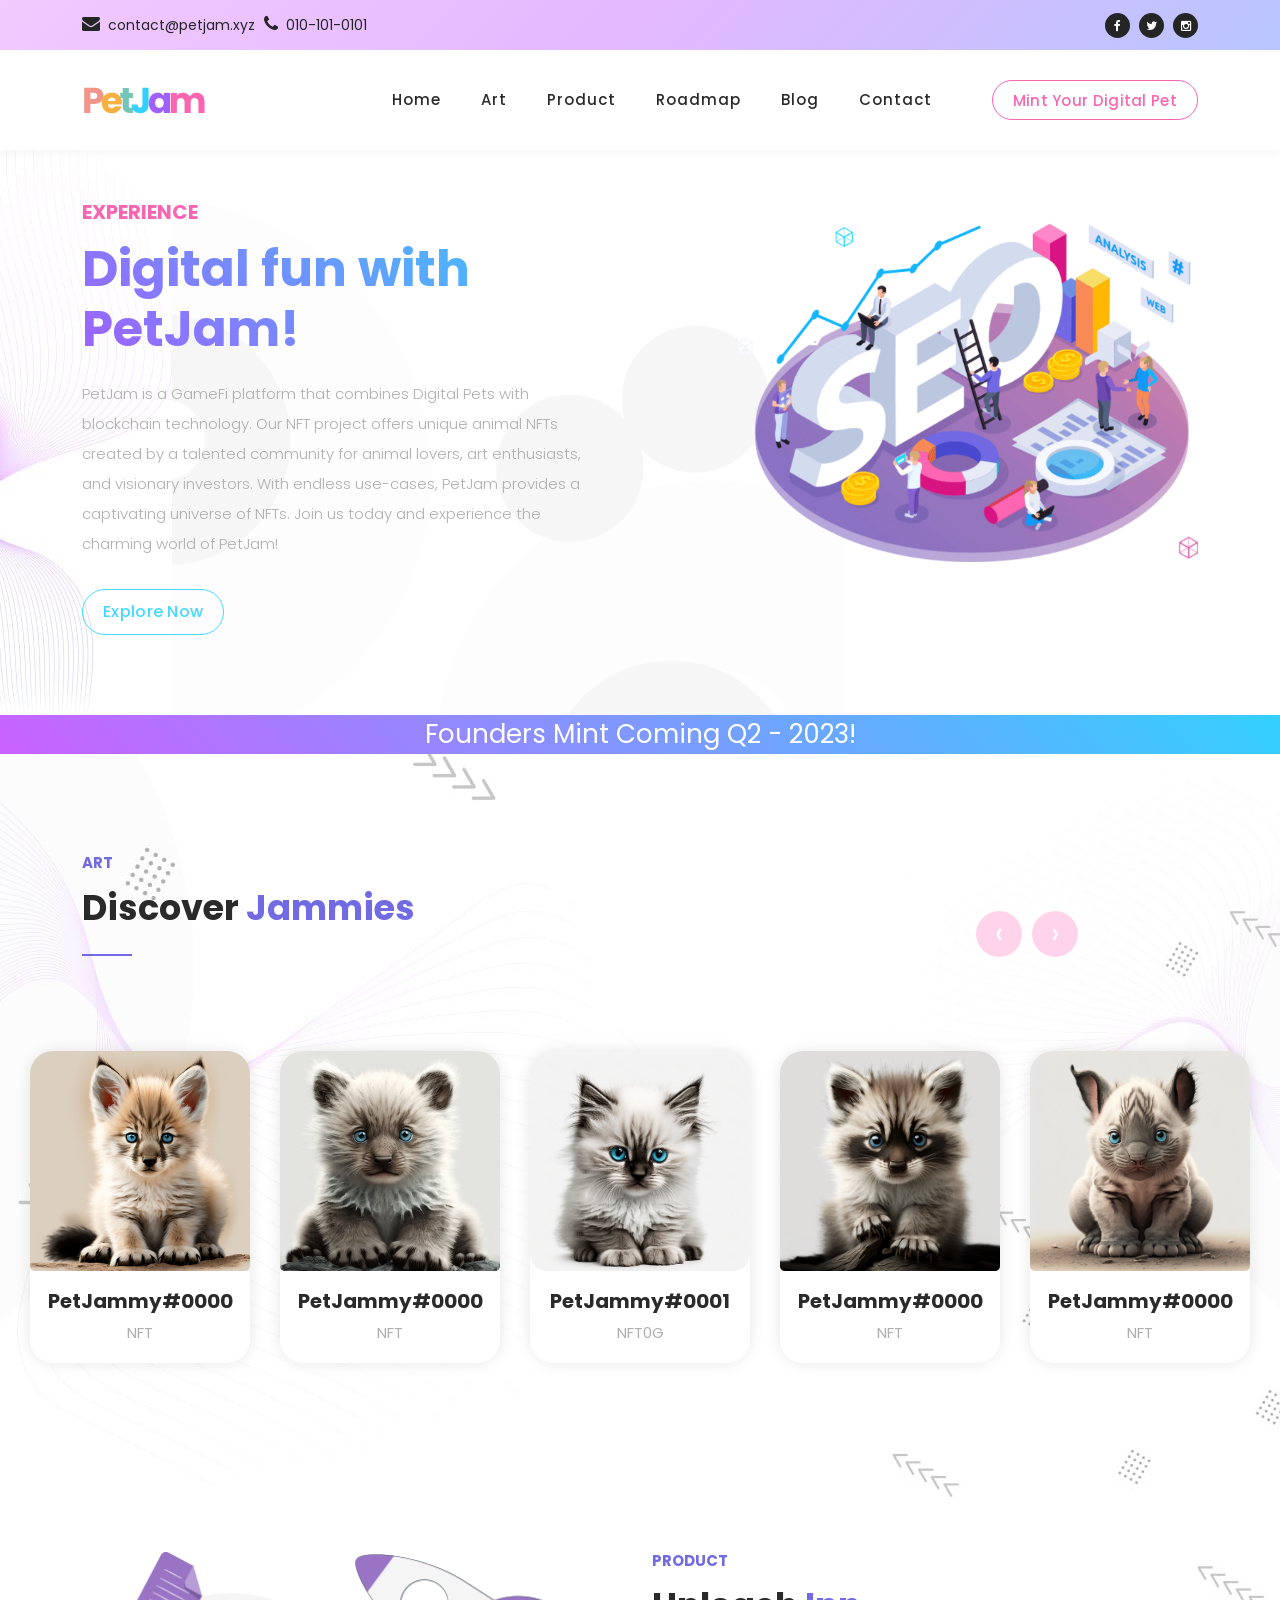
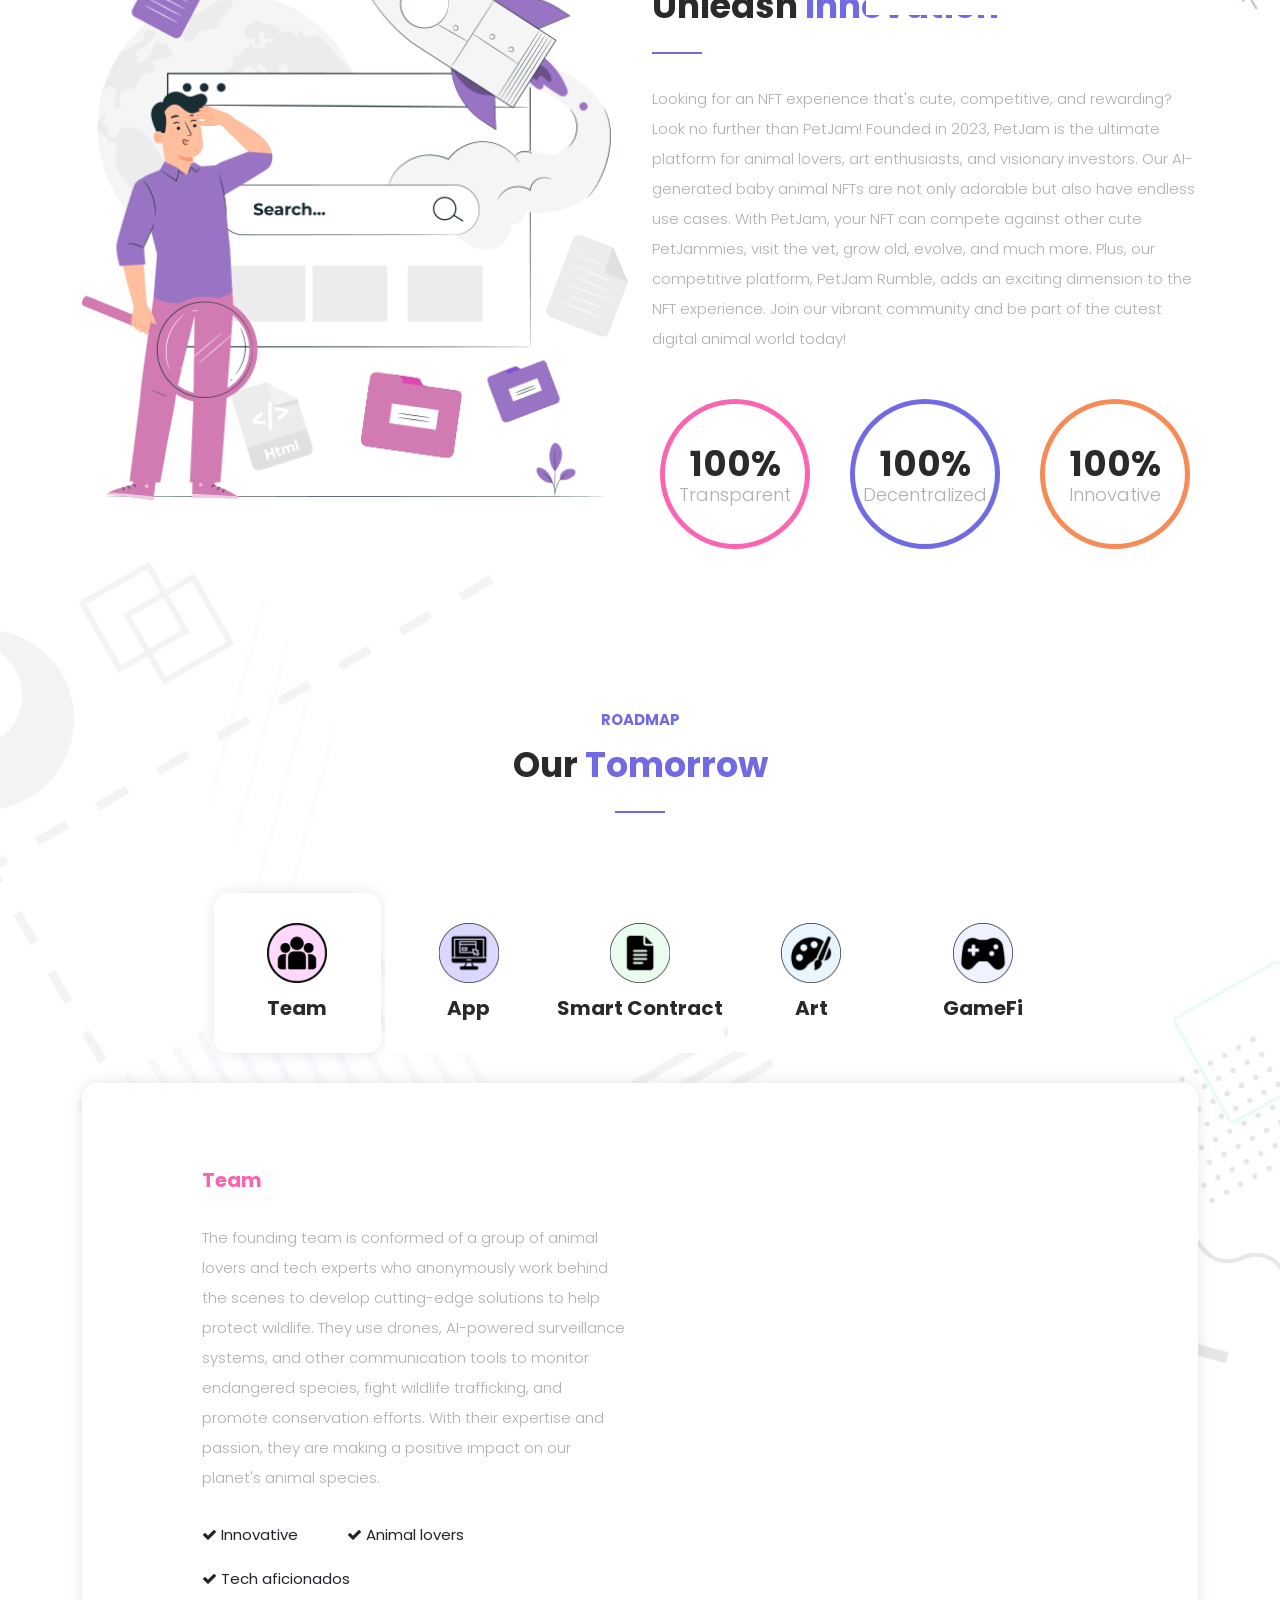
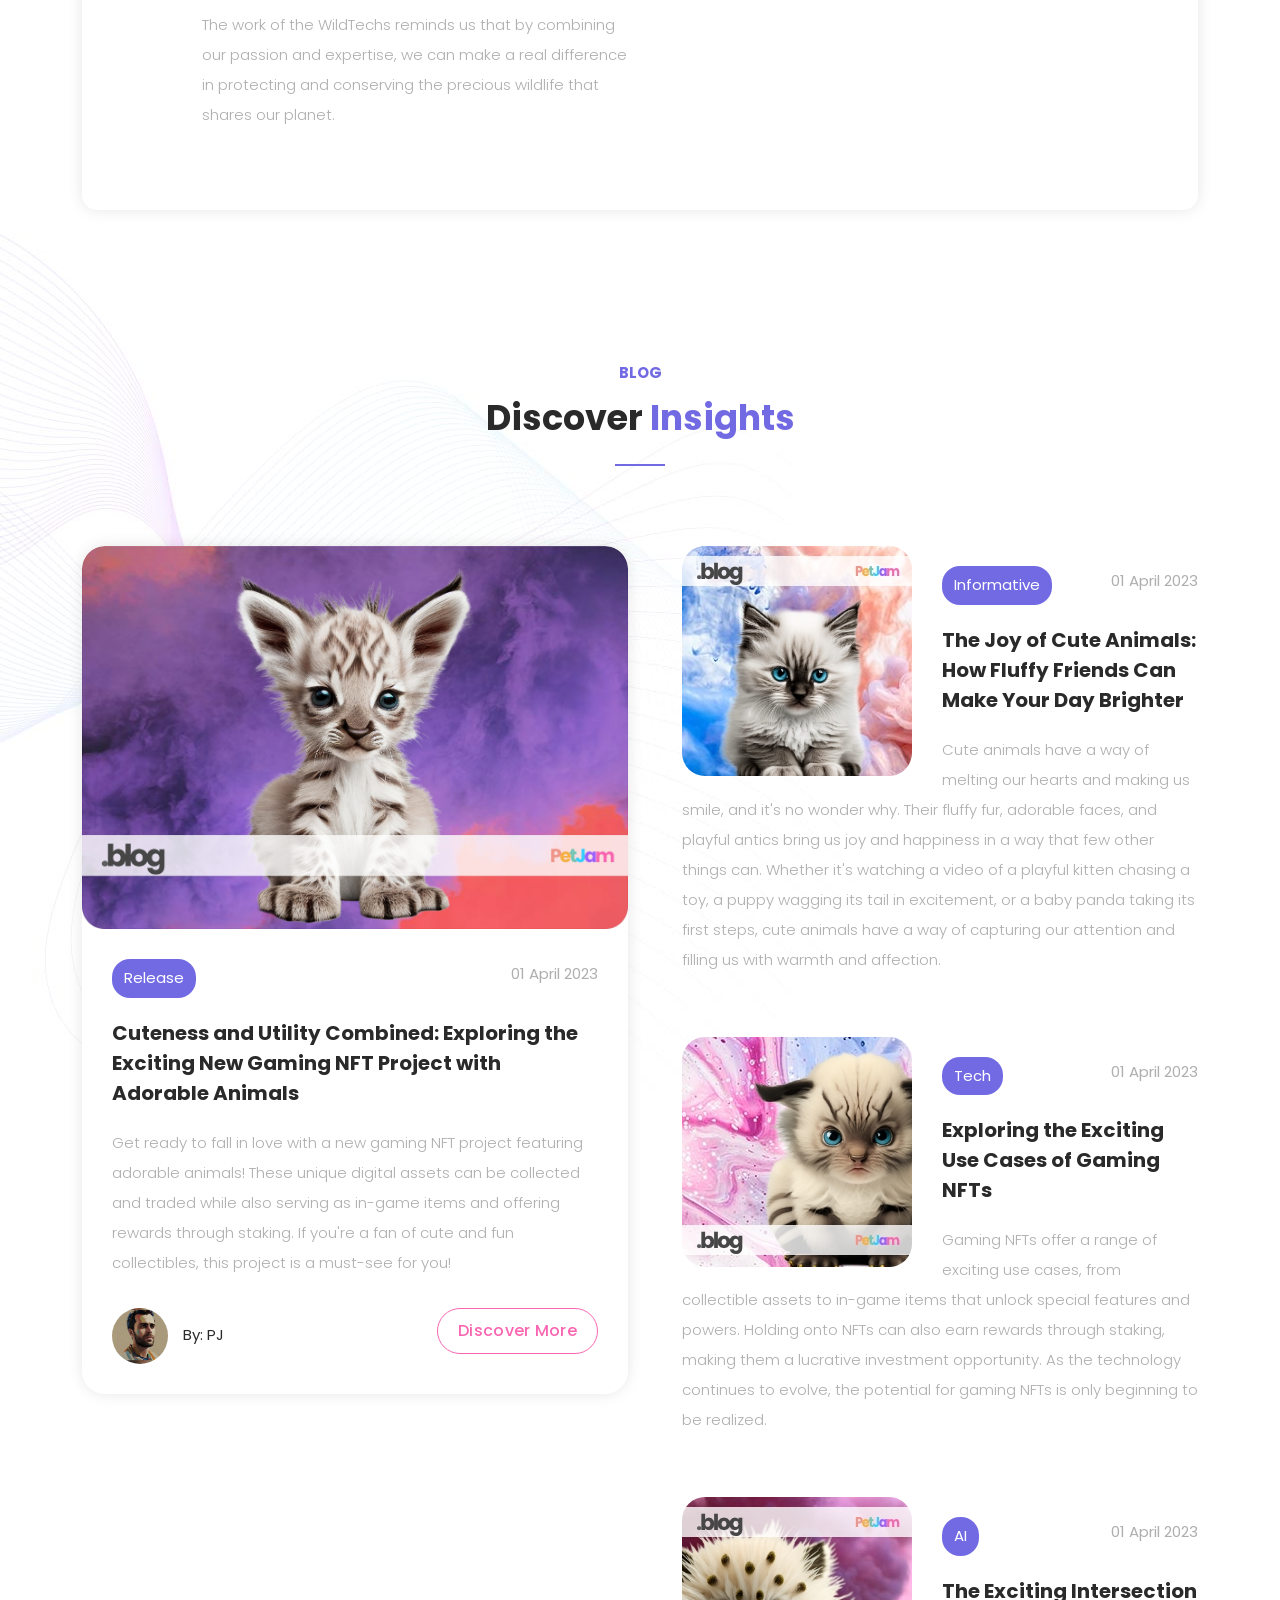
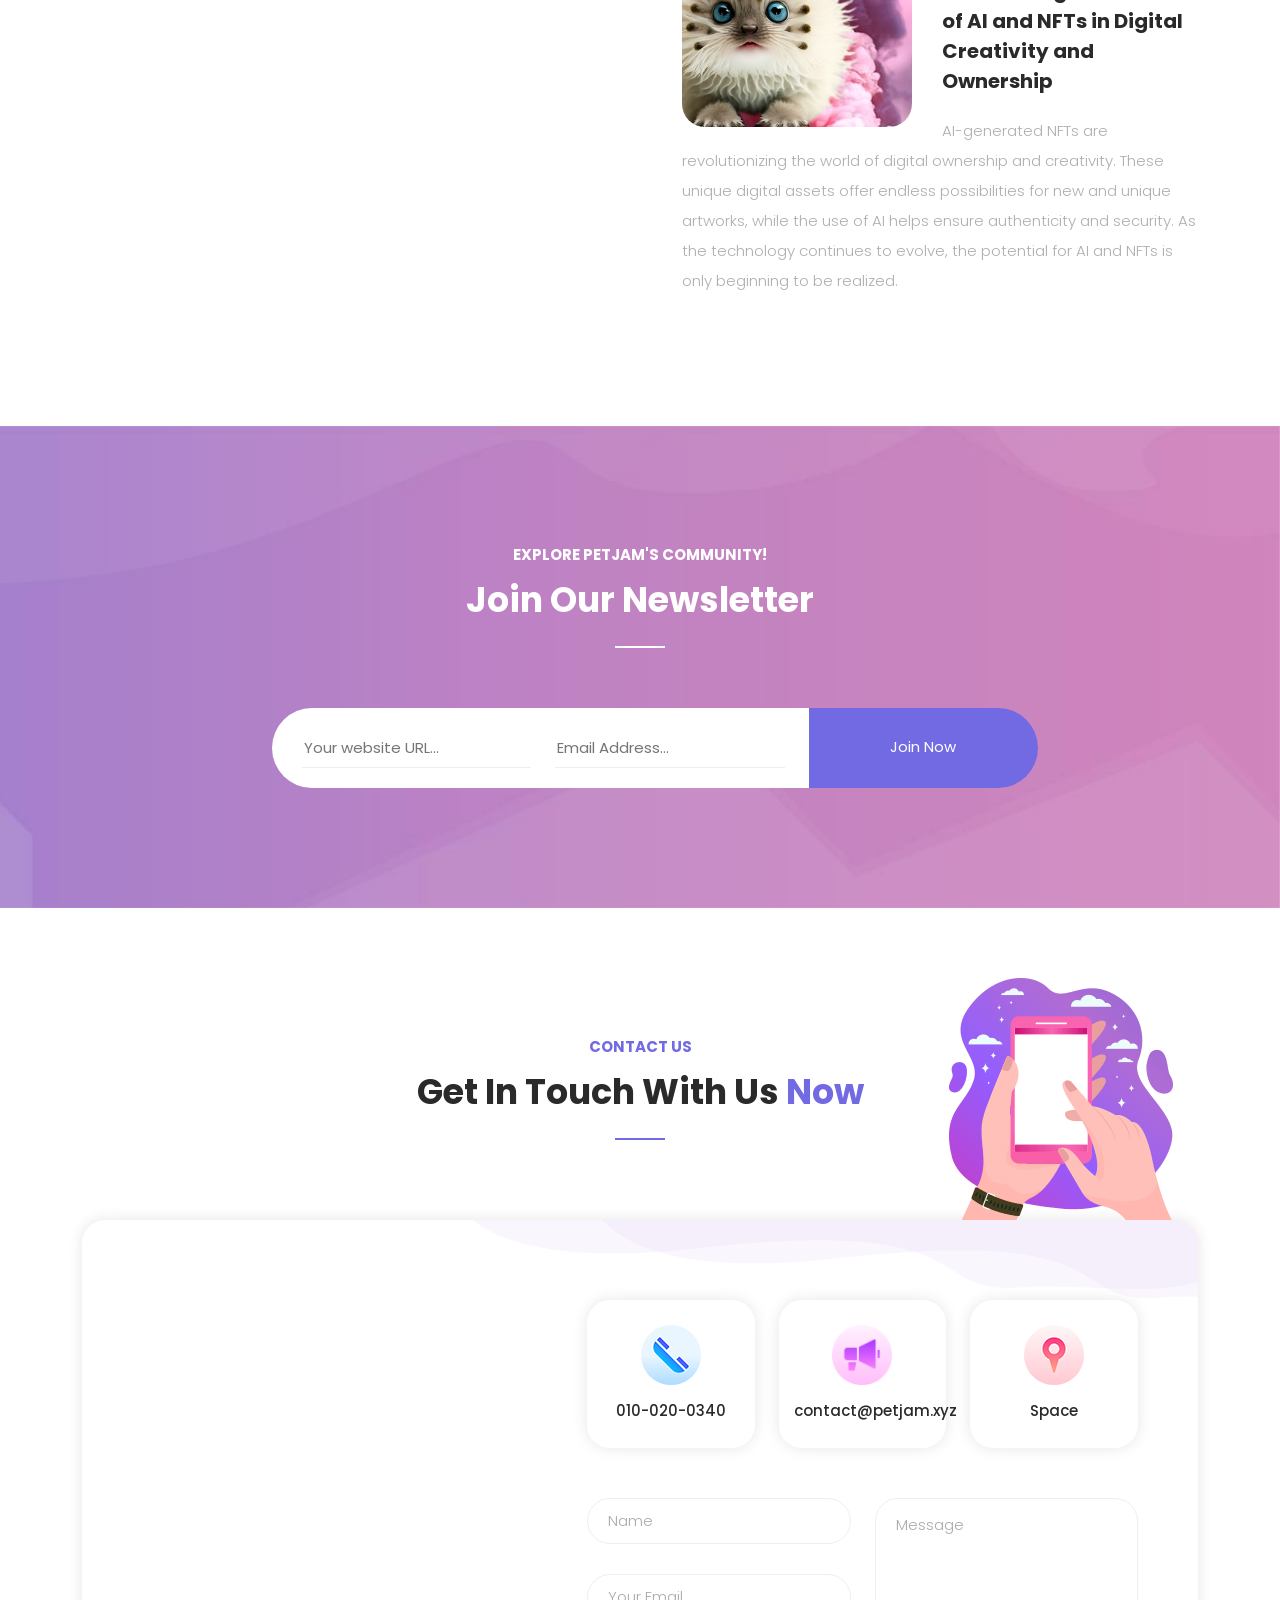
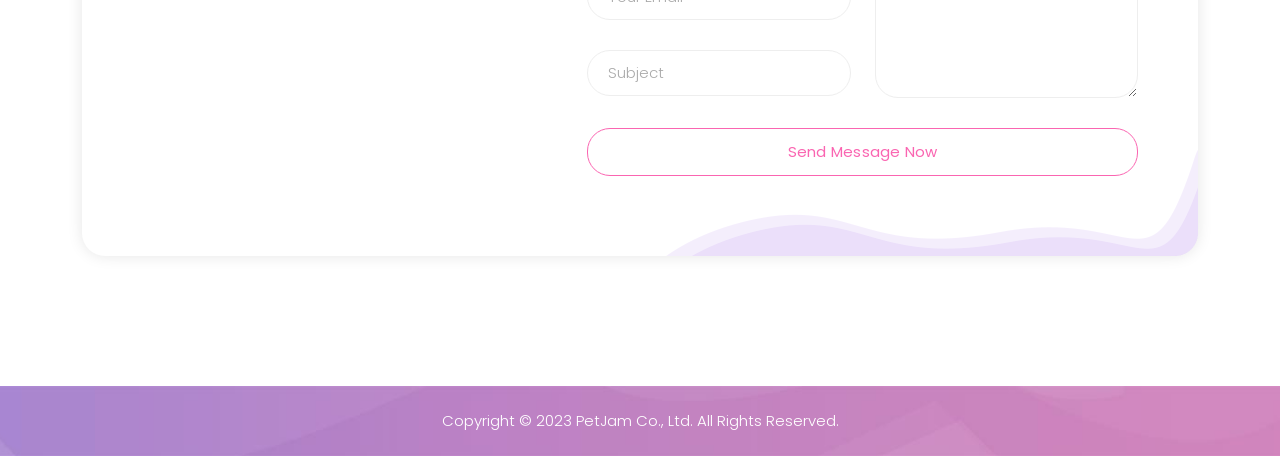
==== index.html @ 8b15af22 "Add files via upload" ====
<!DOCTYPE html>
<html lang="en">

  <head>

    <meta charset="UTF-8">
    <meta name="viewport" content="width=device-width, initial-scale=1, shrink-to-fit=no">
    <meta name="description" content="">
    <meta name="author" content="">
    <link rel="preconnect" href="https://fonts.googleapis.com">
    <link rel="preconnect" href="https://fonts.gstatic.com" crossorigin>
    <link href="https://fonts.googleapis.com/css2?family=Poppins:wght@100;200;300;400;500;600;700;800;900&display=swap" rel="stylesheet">

    <title>PetJam World: Digital fun with PetJam!</title>

    <!-- Bootstrap core CSS -->
    <link href="vendor/bootstrap/css/bootstrap.min.css" rel="stylesheet">


    <!-- Additional CSS Files -->
    <link rel="stylesheet" href="assets/css/fontawesome.css">
    <link rel="stylesheet" href="assets/css/templatemo-digimedia-v1.css">
    <link rel="stylesheet" href="assets/css/animated.css">
    <link rel="stylesheet" href="assets/css/owl.css">
  </head>

<body>

  <!-- ***** Preloader Start ***** -->
  <div id="js-preloader" class="js-preloader">
    <div class="preloader-inner">
      <span class="dot"></span>
      <div class="dots">
        <span></span>
        <span></span>
        <span></span>
      </div>
    </div>
  </div>
  <!-- ***** Preloader End ***** -->

  <div class="pre-header">
    <div class="container">
      <div class="row">
        <div class="col-lg-8 col-sm-8 col-7">
          <ul class="info">
            <li><a href=""><i class="fa fa-envelope"></i>contact@petjam.xyz</a></li>
            <li><a href=""><i class="fa fa-phone"></i>010-101-0101</a></li>
          </ul>
        </div>
        <div class="col-lg-4 col-sm-4 col-5">
          <ul class="social-media">
            <li><a href="#"><i class="fa fa-facebook"></i></a></li>
            <li><a href="#"><i class="fa fa-twitter"></i></a></li>
            <li><a href="#"><i class="fa fa-instagram"></i></a></li>
          </ul>
        </div>
      </div>
    </div>
  </div>

  <!-- Pre-header Starts -->

  <!-- Pre-header End -->

  <!-- ***** Header Area Start ***** -->
  <header class="header-area header-sticky wow slideInDown" data-wow-duration="0.75s" data-wow-delay="0s">
    <div class="container">
      <div class="row">
        <div class="col-12">
          <nav class="main-nav">
            <!-- ***** Logo Start ***** -->
            <a href="index.html" class="logo">
              <img src="assets/images/logo-v1.png" alt="">
            </a>
            <!-- ***** Logo End ***** -->
            <!-- ***** Menu Start ***** -->
            <ul class="nav">
              <li class="scroll-to-section"><a href="#top" class="active">Home</a></li>
              <li class="scroll-to-section"><a href="#portfolio">Art</a></li>
              <li class="scroll-to-section"><a href="#about">Product</a></li>
              <li class="scroll-to-section"><a href="#services">Roadmap</a></li>
              <li class="scroll-to-section"><a href="#blog">Blog</a></li>
              <li class="scroll-to-section"><a href="#contact">Contact</a></li> 
              <li class="scroll-to-section"><div class="border-first-button"><a href="#portfolio">Mint your Digital Pet</a></div></li> 
            </ul>        
            <a class='menu-trigger'>
                <span>Menu</span>
            </a>
            <!-- ***** Menu End ***** -->
          </nav>
        </div>
      </div>
    </div>
  </header>
  <!-- ***** Header Area End ***** -->


  <div class="main-banner wow fadeIn" id="top" data-wow-duration="1s" data-wow-delay="0.5s">
    <div class="container">
      <div class="row">
        <div class="col-lg-12">
          <div class="row">
            <div class="col-lg-6 align-self-center">
              <div class="left-content show-up header-text wow fadeInLeft" data-wow-duration="1s" data-wow-delay="1s">
                <div class="row">
                  <div class="col-lg-12">
                    <h6>Experience </h6>
                    <h2 class="gradient-text">Digital fun with PetJam!</h2>
                    <p>PetJam is a GameFi platform that combines Digital Pets with blockchain technology. Our NFT project offers unique animal NFTs created by a talented community for animal lovers, art enthusiasts, and visionary investors. With endless use-cases, PetJam provides a captivating universe of NFTs. Join us today and experience the charming world of PetJam!</p>
                  </div>
                  <div class="col-lg-12">
                    <div class="border-first-buttonblue scroll-to-section">
                      <a href="#portfolio">Explore Now</a>
                    </div>
                  </div>
                </div>
              </div>
            </div>
            <div class="col-lg-6">
              <div class="right-image wow fadeInRight" data-wow-duration="1s" data-wow-delay="0.5s">
                <img src="assets/images/slider-dec.png" alt="">
              </div>
            </div>
          </div>
        </div>
      </div>
    </div>
  </div>

    <!-- ***** Banner Sale ***** -->
  <div class="banner">Founders Mint Coming Q2 - 2023!</div>

  <!-- ***** Art ***** -->

  <div id="portfolio" class="our-portfolio section">
    <div class="container">
      <div class="row">
        <div class="col-lg-5">
          <div class="section-heading wow fadeInLeft" data-wow-duration="1s" data-wow-delay="0.3s">
            <h6>Art</h6>
            <h4>Discover <em>Jammies</em></h4>
            <div class="line-dec"></div>
          </div>
        </div>
      </div>
    </div>
    <div class="container-fluid wow fadeIn" data-wow-duration="1s" data-wow-delay="0.7s">
      <div class="row">
        <div class="col-lg-12">
          <div class="loop owl-carousel">
            <div class="item">
                <div class="portfolio-item">
                <div class="thumb">
                  <img src="assets/images/portfolio-01.jpg" alt="">
                </div>
                <div class="down-content">
                  <h4>PetJammy#0001</h4>
                  <span>NFT0G</span>
                </div>
              </div>
              </a>  
            </div>
            <div class="item">
                <div class="portfolio-item">
                <div class="thumb">
                  <img src="assets/images/portfolio-46.jpg" alt="">
                </div>
                <div class="down-content">
                  <h4>PetJammy#0000</h4>
                  <span>NFT</span>
                </div>
              </div>
              </a>  
            </div>
            <div class="item">
                <div class="portfolio-item">
                <div class="thumb">
                  <img src="assets/images/portfolio-47.jpg" alt="">
                </div>
                <div class="down-content">
                  <h4>PetJammy#0000</h4>
                  <span>NFT</span>
                </div>
              </div>
              </a>  
            </div>
            <div class="item">
                <div class="portfolio-item">
                <div class="thumb">
                  <img src="assets/images/portfolio-48.jpg" alt="">
                </div>
                <div class="down-content">
                  <h4>PetJammy#0000</h4>
                  <span>NFT</span>
                </div>
              </div>
              </a>  
            </div>
            <div class="item">
                <div class="portfolio-item">
                <div class="thumb">
                  <img src="assets/images/portfolio-49.jpg" alt="">
                </div>
                <div class="down-content">
                  <h4>PetJammy#0000</h4>
                  <span>NFT</span>
                </div>
              </div>
              </a>  
            </div>
            <div class="item">
                <div class="portfolio-item">
                <div class="thumb">
                  <img src="assets/images/portfolio-50.jpg" alt="">
                </div>
                <div class="down-content">
                  <h4>PetJammy#0000</h4>
                  <span>NFT0G</span>
                </div>
              </div>
              </a>  
            </div>
            <div class="item">
                <div class="portfolio-item">
                <div class="thumb">
                  <img src="assets/images/portfolio-05.jpg" alt="">
                </div>
                <div class="down-content">
                  <h4>PetJammy#0000</h4>
                  <span>NFT</span>
                </div>
              </div>
              </a>  
            </div>
            <div class="item">
                <div class="portfolio-item">
                <div class="thumb">
                  <img src="assets/images/portfolio-34.jpg" alt="">
                </div>
                <div class="down-content">
                  <h4>PetJammy#0000</h4>
                  <span>NFT</span>
                </div>
              </div>
              </a>  
            </div>
            <div class="item">
                <div class="portfolio-item">
                <div class="thumb">
                  <img src="assets/images/portfolio-07.jpg" alt="">
                </div>
                <div class="down-content">
                  <h4>PetJammy#0000</h4>
                  <span>NFT</span>
                </div>
              </div>
              </a>  
            </div>
            <div class="item">
                <div class="portfolio-item">
                <div class="thumb">
                  <img src="assets/images/portfolio-29.jpg" alt="">
                </div>
                <div class="down-content">
                  <h4>PetJammy#0000</h4>
                  <span>NFT</span>
                </div>
              </div>
              </a>  
            </div>
            <div class="item">
                <div class="portfolio-item">
                <div class="thumb">
                  <img src="assets/images/portfolio-06.jpg" alt="">
                </div>
                <div class="down-content">
                  <h4>PetJammy#0000</h4>
                  <span>NFT</span>
                </div>
              </div>
              </a>  
            </div>
            <div class="item">
                <div class="portfolio-item">
                <div class="thumb">
                  <img src="assets/images/portfolio-02.jpg" alt="">
                </div>
                <div class="down-content">
                  <h4>PetJammy#0000</h4>
                  <span>NFT</span>
                </div>
              </div>
              </a>  
            </div>
            <div class="item">
                <div class="portfolio-item">
                <div class="thumb">
                  <img src="assets/images/portfolio-17.jpg" alt="">
                </div>
                <div class="down-content">
                  <h4>PetJammy#0000</h4>
                  <span>NFT</span>
                </div>
              </div>
              </a>  
            </div>
            <div class="item">
                <div class="portfolio-item">
                <div class="thumb">
                  <img src="assets/images/portfolio-18.jpg" alt="">
                </div>
                <div class="down-content">
                  <h4>PetJammy#0000</h4>
                  <span>NFT</span>
                </div>
              </div>
              </a>  
            </div>
            <div class="item">
                <div class="portfolio-item">
                <div class="thumb">
                  <img src="assets/images/portfolio-19.jpg" alt="">
                </div>
                <div class="down-content">
                  <h4>PetJammy#0000</h4>
                  <span>NFT</span>
                </div>
              </div>
              </a>  
            </div>
            <div class="item">
                <div class="portfolio-item">
                <div class="thumb">
                  <img src="assets/images/portfolio-20.jpg" alt="">
                </div>
                <div class="down-content">
                  <h4>PetJammy#0000</h4>
                  <span>NFT</span>
                </div>
              </div>
              </a>  
            </div>
            <div class="item">
                <div class="portfolio-item">
                <div class="thumb">
                  <img src="assets/images/portfolio-21.jpg" alt="">
                </div>
                <div class="down-content">
                  <h4>PetJammy#0000</h4>
                  <span>NFT</span>
                </div>
              </div>
              </a>  
            </div>
            <div class="item">
                <div class="portfolio-item">
                <div class="thumb">
                  <img src="assets/images/portfolio-03.jpg" alt="">
                </div>
                <div class="down-content">
                  <h4>PetJammy#0000</h4>
                  <span>NFT</span>
                </div>
              </div>
              </a>  
            </div>
            <div class="item">
                <div class="portfolio-item">
                <div class="thumb">
                  <img src="assets/images/portfolio-35.jpg" alt="">
                </div>
                <div class="down-content">
                  <h4>PetJammy#0000</h4>
                  <span>NFT</span>
                </div>
              </div>
              </a>  
            </div>
            <div class="item">
                <div class="portfolio-item">
                <div class="thumb">
                  <img src="assets/images/portfolio-36.jpg" alt="">
                </div>
                <div class="down-content">
                  <h4>PetJammy#0000</h4>
                  <span>NFT</span>
                </div>
              </div>
              </a>  
            </div>
            <div class="item">
                <div class="portfolio-item">
                <div class="thumb">
                  <img src="assets/images/portfolio-37.jpg" alt="">
                </div>
                <div class="down-content">
                  <h4>PetJammy#0000</h4>
                  <span>NFT</span>
                </div>
              </div>
              </a>  
            </div>
            <div class="item">
                <div class="portfolio-item">
                <div class="thumb">
                  <img src="assets/images/portfolio-08.jpg" alt="">
                </div>
                <div class="down-content">
                  <h4>PetJammy#0000</h4>
                  <span>NFT</span>
                </div>
              </div>
              </a>  
            </div>
            <div class="item">
                <div class="portfolio-item">
                <div class="thumb">
                  <img src="assets/images/portfolio-38.jpg" alt="">
                </div>
                <div class="down-content">
                  <h4>PetJammy#0000</h4>
                  <span>NFT</span>
                </div>
              </div>
              </a>  
            </div>
            <div class="item">
                <div class="portfolio-item">
                <div class="thumb">
                  <img src="assets/images/portfolio-39.jpg" alt="">
                </div>
                <div class="down-content">
                  <h4>PetJammy#0000</h4>
                  <span>NFT</span>
                </div>
              </div>
              </a>  
            </div>
          <div class="item">
                <div class="portfolio-item">
                <div class="thumb">
                  <img src="assets/images/portfolio-40.jpg" alt="">
                </div>
                <div class="down-content">
                  <h4>PetJammy#0000</h4>
                  <span>NFT</span>
                </div>
              </div>
              </a>  
            </div>
            <div class="item">
                <div class="portfolio-item">
                <div class="thumb">
                  <img src="assets/images/portfolio-41.jpg" alt="">
                </div>
                <div class="down-content">
                  <h4>PetJammy#0000</h4>
                  <span>NFT</span>
                </div>
              </div>
              </a>  
            </div>
            <div class="item">
                <div class="portfolio-item">
                <div class="thumb">
                  <img src="assets/images/portfolio-42.jpg" alt="">
                </div>
                <div class="down-content">
                  <h4>PetJammy#0000</h4>
                  <span>NFT</span>
                </div>
              </div>
              </a>  
            </div>
            <div class="item">
                <div class="portfolio-item">
                <div class="thumb">
                  <img src="assets/images/portfolio-43.jpg" alt="">
                </div>
                <div class="down-content">
                  <h4>PetJammy#0000</h4>
                  <span>NFT</span>
                </div>
              </div>
              </a>  
            </div>
            <div class="item">
                <div class="portfolio-item">
                <div class="thumb">
                  <img src="assets/images/portfolio-44.jpg" alt="">
                </div>
                <div class="down-content">
                  <h4>PetJammy#0000</h4>
                  <span>NFT</span>
                </div>
              </div>
              </a>  
            </div>
            <div class="item">
                <div class="portfolio-item">
                <div class="thumb">
                  <img src="assets/images/portfolio-45.jpg" alt="">
                </div>
                <div class="down-content">
                  <h4>PetJammy#0000</h4>
                  <span>NFT</span>
                </div>
              </div>
              </a>  
            </div>
            <div class="item">
                <div class="portfolio-item">
                <div class="thumb">
                  <img src="assets/images/portfolio-09.jpg" alt="">
                </div>
                <div class="down-content">
                  <h4>PetJammy#0000</h4>
                  <span>NFT</span>
                </div>
              </div>
              </a>  
            </div>
            <div class="item">
                <div class="portfolio-item">
                <div class="thumb">
                  <img src="assets/images/portfolio-10.jpg" alt="">
                </div>
                <div class="down-content">
                  <h4>PetJammy#0000</h4>
                  <span>NFT</span>
                </div>
              </div>
              </a>  
            </div>
            <div class="item">
                <div class="portfolio-item">
                <div class="thumb">
                  <img src="assets/images/portfolio-28.jpg" alt="">
                </div>
                <div class="down-content">
                  <h4>PetJammy#0000</h4>
                  <span>NFT</span>
                </div>
              </div>
              </a>  
            </div>
            <div class="item">
                <div class="portfolio-item">
                <div class="thumb">
                  <img src="assets/images/portfolio-11.jpg" alt="">
                </div>
                <div class="down-content">
                  <h4>PetJammy#0000</h4>
                  <span>NFT</span>
                </div>
              </div>
              </a>  
            </div>
            <div class="item">
                <div class="portfolio-item">
                <div class="thumb">
                  <img src="assets/images/portfolio-12.jpg" alt="">
                </div>
                <div class="down-content">
                  <h4>PetJammy#0000</h4>
                  <span>NFT</span>
                </div>
              </div>
              </a>  
            </div>
            <div class="item">
                <div class="portfolio-item">
                <div class="thumb">
                  <img src="assets/images/portfolio-13.jpg" alt="">
                </div>
                <div class="down-content">
                  <h4>PetJammy#0000</h4>
                  <span>NFT</span>
                </div>
              </div>
              </a>  
            </div>
            <div class="item">
                <div class="portfolio-item">
                <div class="thumb">
                  <img src="assets/images/portfolio-04.jpg" alt="">
                </div>
                <div class="down-content">
                  <h4>PetJammy#0000</h4>
                  <span>NFT</span>
                </div>
              </div>
              </a>  
            </div>
            <div class="item">
                <div class="portfolio-item">
                <div class="thumb">
                  <img src="assets/images/portfolio-22.jpg" alt="">
                </div>
                <div class="down-content">
                  <h4>PetJammy#0000</h4>
                  <span>NFT</span>
                </div>
              </div>
              </a>  
            </div>
            <div class="item">
                <div class="portfolio-item">
                <div class="thumb">
                  <img src="assets/images/portfolio-33.jpg" alt="">
                </div>
                <div class="down-content">
                  <h4>PetJammy#0000</h4>
                  <span>NFT</span>
                </div>
              </div>
              </a>  
            </div>
            <div class="item">
                <div class="portfolio-item">
                <div class="thumb">
                  <img src="assets/images/portfolio-27.jpg" alt="">
                </div>
                <div class="down-content">
                  <h4>PetJammy#0000</h4>
                  <span>NFT</span>
                </div>
              </div>
              </a>  
            </div>
            <div class="item">
                <div class="portfolio-item">
                <div class="thumb">
                  <img src="assets/images/portfolio-23.jpg" alt="">
                </div>
                <div class="down-content">
                  <h4>PetJammy#0000</h4>
                  <span>NFT</span>
                </div>
              </div>
              </a>  
            </div>
            <div class="item">
                <div class="portfolio-item">
                <div class="thumb">
                  <img src="assets/images/portfolio-24.jpg" alt="">
                </div>
                <div class="down-content">
                  <h4>PetJammy#0000</h4>
                  <span>NFT</span>
                </div>
              </div>
              </a>  
            </div>
            <div class="item">
                <div class="portfolio-item">
                <div class="thumb">
                  <img src="assets/images/portfolio-25.jpg" alt="">
                </div>
                <div class="down-content">
                  <h4>PetJammy#0000</h4>
                  <span>NFT</span>
                </div>
              </div>
              </a>  
            </div>
            <div class="item">
                <div class="portfolio-item">
                <div class="thumb">
                  <img src="assets/images/portfolio-26.jpg" alt="">
                </div>
                <div class="down-content">
                  <h4>PetJammy#0000</h4>
                  <span>NFT</span>
                </div>
              </div>
              </a>  
            </div>
            <div class="item">
                <div class="portfolio-item">
                <div class="thumb">
                  <img src="assets/images/portfolio-14.jpg" alt="">
                </div>
                <div class="down-content">
                  <h4>PetJammy#0000</h4>
                  <span>NFT</span>
                </div>
              </div>
              </a>  
            </div>
            <div class="item">
                <div class="portfolio-item">
                <div class="thumb">
                  <img src="assets/images/portfolio-32.jpg" alt="">
                </div>
                <div class="down-content">
                  <h4>PetJammy#0000</h4>
                  <span>NFT</span>
                </div>
              </div>
              </a>  
            </div>
            <div class="item">
                <div class="portfolio-item">
                <div class="thumb">
                  <img src="assets/images/portfolio-27.jpg" alt="">
                </div>
                <div class="down-content">
                  <h4>PetJammy#0000</h4>
                  <span>NFT</span>
                </div>
              </div>
              </a>  
            </div>
            <div class="item">
                <div class="portfolio-item">
                <div class="thumb">
                  <img src="assets/images/portfolio-15.jpg" alt="">
                </div>
                <div class="down-content">
                  <h4>PetJammy#0000</h4>
                  <span>NFT</span>
                </div>
              </div>
              </a>  
            </div>
            <div class="item">
                <div class="portfolio-item">
                <div class="thumb">
                  <img src="assets/images/portfolio-16.jpg" alt="">
                </div>
                <div class="down-content">
                  <h4>PetJammy#0000</h4>
                  <span>NFT</span>
                </div>
              </div>
              </a>  
            </div>
            <div class="item">
                <div class="portfolio-item">
                <div class="thumb">
                  <img src="assets/images/portfolio-31.jpg" alt="">
                </div>
                <div class="down-content">
                  <h4>PetJammy#0000</h4>
                  <span>NFT</span>
                </div>
              </div>
              </a>  
            </div>
            <div class="item">
                <div class="portfolio-item">
                <div class="thumb">
                  <img src="assets/images/portfolio-21.jpg" alt="">
                </div>
                <div class="down-content">
                  <h4>PetJammy#0000</h4>
                  <span>NFT</span>
                </div>
              </div>
              </a>  
            </div>
            <div class="item">
                <div class="portfolio-item">
                <div class="thumb">
                  <img src="assets/images/portfolio-27.jpg" alt="">
                </div>
                <div class="down-content">
                  <h4>PetJammy#0000</h4>
                  <span>NFT</span>
                </div>
              </div>
              </a>  
            </div>
          </div>
        </div>
      </div>
    </div>
  </div>

    <!-- ***** About Section ***** -->

  <div id="about" class="about section">
    <div class="container">
      <div class="row">
        <div class="col-lg-12">
          <div class="row">
            <div class="col-lg-6">
              <div class="about-left-image  wow fadeInLeft" data-wow-duration="1s" data-wow-delay="0.5s">
                <img src="assets/images/about-dec.png" alt="">
              </div>
            </div>
            <div class="col-lg-6 align-self-center  wow fadeInRight" data-wow-duration="1s" data-wow-delay="0.5s">
              <div class="about-right-content">
                <div class="section-heading">
                  <h6>Product</h6>
                  <h4>Unleash <em>innovation</em></h4>
                  <div class="line-dec"></div>
                </div>
                <p>Looking for an NFT experience that's cute, competitive, and rewarding? Look no further than PetJam! Founded in 2023, PetJam is the ultimate platform for animal lovers, art enthusiasts, and visionary investors. Our AI-generated baby animal NFTs are not only adorable but also have endless use cases. With PetJam, your NFT can compete against other cute PetJammies, visit the vet, grow old, evolve, and much more. Plus, our competitive platform, PetJam Rumble, adds an exciting dimension to the NFT experience. Join our vibrant community and be part of the cutest digital animal world today!</p>
                <div class="row">
                  <div class="col-lg-4 col-sm-4">
                    <div class="skill-item first-skill-item wow fadeIn" data-wow-duration="1s" data-wow-delay="0s">
                      <div class="progress" data-percentage="100">
                        <span class="progress-left">
                          <span class="progress-bar"></span>
                        </span>
                        <span class="progress-right">
                          <span class="progress-bar"></span>
                        </span>
                        <div class="progress-value">
                          <div>
                            100%<br>
                            <span>Transparent</span>
                          </div>
                        </div>
                      </div>
                    </div>
                  </div>
                  <div class="col-lg-4 col-sm-4">
                    <div class="skill-item second-skill-item wow fadeIn" data-wow-duration="1s" data-wow-delay="0s">
                      <div class="progress" data-percentage="100">
                        <span class="progress-left">
                          <span class="progress-bar"></span>
                        </span>
                        <span class="progress-right">
                          <span class="progress-bar"></span>
                        </span>
                        <div class="progress-value">
                          <div>
                            100%<br>
                            <span>Decentralized</span>
                          </div>
                        </div>
                      </div>
                    </div>
                  </div>
                  <div class="col-lg-4 col-sm-4">
                    <div class="skill-item third-skill-item wow fadeIn" data-wow-duration="1s" data-wow-delay="0s">
                      <div class="progress" data-percentage="100">
                        <span class="progress-left">
                          <span class="progress-bar"></span>
                        </span>
                        <span class="progress-right">
                          <span class="progress-bar"></span>
                        </span>
                        <div class="progress-value">
                          <div>
                            100%<br>
                            <span>Innovative</span>
                          </div>
                        </div>
                      </div>
                    </div>
                  </div>
                </div> 
              </div>
            </div>
          </div>
        </div>
      </div>
    </div>
  </div>


    <!-- ***** Roadmap ***** -->

  <div id="services" class="services section">
    <div class="container">
      <div class="row">
        <div class="col-lg-12">
          <div class="section-heading  wow fadeInDown" data-wow-duration="1s" data-wow-delay="0.5s">
            <h6>Roadmap</h6>
            <h4>Our <em>Tomorrow</em></h4>
            <div class="line-dec"></div>
          </div>
        </div>
        <div class="col-lg-12">
          <div class="naccs">
            <div class="grid">
              <div class="row">
                <div class="col-lg-12">
                  <div class="menu">
                    <div class="first-thumb active">

                      <div class="thumb">
                        <span class="icon"><img src="assets/images/service-icon-01.png" alt=""></span>
                        Team
                      </div>
                    </div>
                    <div>
                      <div class="thumb">                 
                        <span class="icon"><img src="assets/images/service-icon-02.png" alt=""></span>
                        App
                      </div>
                    </div>
                    <div>
                      <div class="thumb">                 
                        <span class="icon"><img src="assets/images/service-icon-03.png" alt=""></span>
                        Smart Contract
                      </div>
                    </div>
                    <div>
                      <div class="thumb">                 
                        <span class="icon"><img src="assets/images/service-icon-04.png" alt=""></span>
                        Art
                      </div>
                    </div>
                    <div class="last-thumb">
                      <div class="thumb">                 
                        <span class="icon"><img src="assets/images/service-icon-05.png" alt=""></span>
                        GameFi
                      </div>
                    </div>
                  </div>
                </div> 
                <div class="col-lg-12">
                  <ul class="nacc">
                    <li class="active">
                      <div>
                        <div class="thumb">
                          <div class="row">
                            <div class="col-lg-6 align-self-center">
                              <div class="left-text">
                                <h4>Team</h4>
                                <p>The founding team is conformed of a group of animal lovers and tech experts who anonymously work behind the scenes to develop cutting-edge solutions to help protect wildlife. They use drones, AI-powered surveillance systems, and other communication tools to monitor endangered species, fight wildlife trafficking, and promote conservation efforts. With their expertise and passion, they are making a positive impact on our planet's animal species. </p>
                                <div class="ticks-list"><span><i class="fa fa-check"></i> Innovative</span> <span><i class="fa fa-check"></i> Animal lovers</span>
                                  <span><i class="fa fa-check"></i> Tech aficionados </span>  </div> 
                                <p>The work of the WildTechs reminds us that by combining our passion and expertise, we can make a real difference in protecting and conserving the precious wildlife that shares our planet.
                                </p>
                              </div>
                            </div>
                            <div class="col-lg-6 align-self-center">
                              <div class="right-image">
                                <img src="assets/images/services-image.jpg" alt="">
                              </div>
                            </div>
                          </div>
                        </div>
                      </div>
                    </li>
                    <li>
                      <div>
                        <div class="thumb">
                          <div class="row">
                            <div class="col-lg-6 align-self-center">
                              <div class="left-text">
                                <h4>Website & Application</h4>
                                <p>We'll be showcasing our amazing art, giving you sneak peeks into our exciting roadmap updates, sharing the latest news and stories on our blog, and basically, telling you everything you need to know about our awesome project! Think of us as your cool and quirky tour guide, leading you through a magical wonderland of creativity, innovation, and endless possibilities. So come along for the ride, grab a cup of coffee, and get ready to be wowed as we constantly update and improve our website with new and exciting displays of our art, fresh news, and fun tidbits that will keep you coming back for more!</p>
                                <div class="ticks-list"> <span><i class="fa fa-check"></i> Engaging </span> <span><i class="fa fa-check"></i> Up-to-date </span>
                                  <span><i class="fa fa-check"></i> User-friendly</span>  </div>
                                <p>Revolutionize the way you work, play, and connect with our innovative and user-friendly application.</p>
                              </div>
                            </div>
                            <div class="col-lg-6 align-self-center">
                              <div class="right-image">
                                <img src="assets/images/services-image-02.jpg" alt="">
                              </div>
                            </div>
                          </div>
                        </div>
                      </div>
                    </li>
                    <li>
                      <div>
                        <div class="thumb">
                          <div class="row">
                            <div class="col-lg-6 align-self-center">
                              <div class="left-text">
                                <h4>Smart Contract Development </h4>
                                <p>Marmalade NFTs on Kadena offer exciting possibilities for creators and collectors. Backed by Kadena's secure blockchain, these unique tokens allow you to create, trade, and collect digital assets. Whether you're an artist or collector, Marmalade NFTs provide a new and innovative way to engage with digital art and collectibles. With their cutting-edge technology and interoperability, Marmalade NFTs are set to revolutionize the world of digital assets, including Petjam.
                                </p>
                                <div class="ticks-list"> <span><i class="fa fa-check"></i> Secure </span> <span><i class="fa fa-check"></i> Transparent </span>
                                  <span><i class="fa fa-check"></i> Interoperable </span> <span><i class="fa fa-check"></i> Versatile</span> </div>
                                <p>Join the Marmalade NFT revolution and experience the future of digital assets!</p>
                              </div>
                            </div>
                            <div class="col-lg-6 align-self-center">
                              <div class="right-image">
                                <img src="assets/images/services-image-03.jpg" alt="">
                              </div>
                            </div>
                          </div>
                        </div>
                      </div>
                    </li>
                    <li>
                      <div>
                        <div class="thumb">
                          <div class="row">
                            <div class="col-lg-6 align-self-center">
                              <div class="left-text">
                                <h4>Art</h4>
                                <p>Our AI-generated cute baby animal art is a unique and special creation that combines the creativity of human artistry with the innovation of AI. Using advanced machine learning algorithms, our art captures the essence of these beloved creatures in a way that is both whimsical and realistic, producing new variations with each iteration. Whether you're a fan of cute animal art or appreciate modern technology, our AI-generated baby animal art is a must-see.                                </p>
                                <div class="ticks-list"><span><i class="fa fa-check"></i> AI Generated </span> <span><i class="fa fa-check"></i> Unique & Authentic</span> <span><i class="fa fa-check"></i> Creative</span>
                                </div>
                                <p>Who needs anything else when you can have the cute and cuddly perfection of AI-generated baby animal art?
                                </p>
                              </div>
                            </div>
                            <div class="col-lg-6 align-self-center">
                              <div class="right-image">
                                <img src="assets/images/services-image-04.jpg" alt="">
                              </div>
                            </div>
                          </div>
                        </div>
                      </div>
                    </li>
                    <li>
                      <div>
                        <div class="thumb">
                          <div class="row">
                            <div class="col-lg-6 align-self-center">
                              <div class="left-text">
                                <h4>GameFi</h4>
                                <p>In this NFT project game, players collect baby animals to compete against each other in battles and evolve into more powerful creatures. With turn-based battles, breeding mechanics, and unique NFTs with their own set of skills and attributes, this game offers a fun and engaging gameplay experience for fans of NFTs and animal battles.</p>
                                <div class="ticks-list"><span>  <span><i class="fa fa-check"></i> Fun </span> 
                                  <span><i class="fa fa-check"></i> Collectibile </span> <span><i class="fa fa-check"></i> Play-to-Earn </span> <span><i class="fa fa-check"></i> Strategy</span></div>
                                <p>Get ready to unleash your inner animal trainer and dominate the NFT project game!
                                </p>
                              </div>
                            </div>
                            <div class="col-lg-6 align-self-center">
                              <div class="right-image">
                                <img src="assets/images/services-image.jpg" alt="">
                              </div>
                            </div>
                          </div>
                        </div>
                      </div>
                    </li>
                  </ul>
                </div>          
              </div>
            </div>
          </div>
        </div>
      </div>
    </div>
  </div>
  <br>

  
    <!-- ***** blog ***** -->  

  <div id="blog" class="blog">
    <div class="container">
      <div class="row">
        <div class="col-lg-4 offset-lg-4  wow fadeInDown" data-wow-duration="1s" data-wow-delay="0.3s">
          <div class="section-heading">
            <h6>Blog</h6>
            <h4>Discover <em>Insights</em></h4>
            <div class="line-dec"></div>
          </div>
        </div>
        <div class="col-lg-6 show-up wow fadeInUp" data-wow-duration="1s" data-wow-delay="0.3s">
          <div class="blog-post">
            <div class="thumb">
              <a href="#"><img src="assets/images/blog-post-01.jpg" alt=""></a>
            </div>
            <div class="down-content">
              <span class="category">Release</span>
              <span class="date">01 April 2023</span>
              <a href="#"><h4>Cuteness and Utility Combined: Exploring the Exciting New Gaming NFT Project with Adorable Animals</h4></a>
              <p>Get ready to fall in love with a new gaming NFT project featuring adorable animals! These unique digital assets can be collected and traded while also serving as in-game items and offering rewards through staking. If you're a fan of cute and fun collectibles, this project is a must-see for you!</p>
              <span class="author"><img src="assets/images/author-post.jpg" alt="">By: PJ</span>
              <div class="border-first-button"><a href="#">Discover More</a></div>
            </div>
          </div>
        </div>
        <div class="col-lg-6 wow fadeInUp" data-wow-duration="1s" data-wow-delay="0.3s">
          <div class="blog-posts">
            <div class="row">
              <div class="col-lg-12">
                <div class="post-item">
                  <div class="thumb">
                    <a href="#"><img src="assets/images/blog-post-02.jpg" alt=""></a>
                  </div>
                  <div class="right-content">
                    <span class="category">Informative</span>
                    <span class="date">01 April 2023</span>
                    <a href="#"><h4>The Joy of Cute Animals: How Fluffy Friends Can Make Your Day Brighter</h4></a>
                    <p>Cute animals have a way of melting our hearts and making us smile, and it's no wonder why. Their fluffy fur, adorable faces, and playful antics bring us joy and happiness in a way that few other things can.

                      Whether it's watching a video of a playful kitten chasing a toy, a puppy wagging its tail in excitement, or a baby panda taking its first steps, cute animals have a way of capturing our attention and filling us with warmth and affection.
                      
                      </p>
                  </div>
                </div>
              </div>
              <div class="col-lg-12">
                <div class="post-item">
                  <div class="thumb">
                    <a href="#"><img src="assets/images/blog-post-03.jpg" alt=""></a>
                  </div>
                  <div class="right-content">
                    <span class="category">Tech</span>
                    <span class="date">01 April 2023</span>
                    <a href="#"><h4>Exploring the Exciting Use Cases of Gaming NFTs</h4></a>
                    <p>Gaming NFTs offer a range of exciting use cases, from collectible assets to in-game items that unlock special features and powers. Holding onto NFTs can also earn rewards through staking, making them a lucrative investment opportunity. As the technology continues to evolve, the potential for gaming NFTs is only beginning to be realized.</p>
                  </div>
                </div>
              </div>
              <div class="col-lg-12">
                <div class="post-item last-post-item">
                  <div class="thumb">
                    <a href="#"><img src="assets/images/blog-post-04.jpg" alt=""></a>
                  </div>
                  <div class="right-content">
                    <span class="category">AI</span>
                    <span class="date">01 April 2023</span>
                    <a href="#"><h4>The Exciting Intersection of AI and NFTs in Digital Creativity and Ownership</h4></a>
                    <p>AI-generated NFTs are revolutionizing the world of digital ownership and creativity. These unique digital assets offer endless possibilities for new and unique artworks, while the use of AI helps ensure authenticity and security. As the technology continues to evolve, the potential for AI and NFTs is only beginning to be realized.



                    </p>
                  </div>
                </div>
              </div>
            </div>
          </div>
        </div>
      </div>
    </div>
  </div>  

    <!-- ***** newsletter ***** -->  

  <div id="free-quote" class="free-quote">
    <div class="container">
      <div class="row">
        <div class="col-lg-4 offset-lg-4">
          <div class="section-heading  wow fadeIn" data-wow-duration="1s" data-wow-delay="0.3s">
            <h6>Explore PetJam's community!</h6>
            <h4>Join our Newsletter</h4>
            <div class="line-dec"></div>
          </div>
        </div>
        <div class="col-lg-8 offset-lg-2  wow fadeIn" data-wow-duration="1s" data-wow-delay="0.8s">
          <form id="search" action="#" method="GET">
            <div class="row">
              <div class="col-lg-4 col-sm-4">
                <fieldset>
                  <input type="web" name="web" class="website" placeholder="Your website URL..." autocomplete="on" required>
                </fieldset>
              </div>
              <div class="col-lg-4 col-sm-4">
                <fieldset>
                  <input type="address" name="address" class="email" placeholder="Email Address..." autocomplete="on" required>
                </fieldset>
              </div>
              <div class="col-lg-4 col-sm-4">
                <fieldset>
                  <button type="submit" class="main-button">Join Now</button>
                </fieldset>
              </div>
            </div>
          </form>
        </div>
      </div>
    </div>
  </div>


  <!-- ***** Contact us ***** -->
  <div id="contact" class="contact-us section">
    <div class="container">
      <div class="row">
        <div class="col-lg-6 offset-lg-3">
          <div class="section-heading wow fadeIn" data-wow-duration="1s" data-wow-delay="0.5s">
            <h6>Contact Us</h6>
            <h4>Get In Touch With Us <em>Now</em></h4>
            <div class="line-dec"></div>
          </div>
        </div>
        <div class="col-lg-12 wow fadeInUp" data-wow-duration="0.5s" data-wow-delay="0.25s">
          <form id="contact" action="" method="post">
            <div class="row">
              <div class="col-lg-12">
                <div class="contact-dec">
                  <img src="assets/images/contact-dec.png" alt="">
                </div>
              </div>
              <div class="col-lg-5">
                <div id="map">
                  <iframe src="https://www.google.com/maps/embed?pb=!1m18!1m12!1m3!1d3586.106870371392!2d-97.16178407022555!3d25.997316330852147!2m3!1f0!2f0!3f0!3m2!1i1024!2i768!4f13.1!3m3!1m2!1s0x866fb3b7acdd5343%3A0x6de33c09fd1e48ce!2sSpaceX%20Launch%20Facility!5e0!3m2!1sen!2sus!4v1680973492799!5m2!1sen!2sus" width="100%" height="636px" frameborder="0" style="border:0" allowfullscreen></iframe>
                </div>
              </div>
              <div class="col-lg-7">
                <div class="fill-form">
                  <div class="row">
                    <div class="col-lg-4">
                      <div class="info-post">
                        <div class="icon">
                          <img src="assets/images/phone-icon.png" alt="">
                          <a href="https://secure.aspca.org/donate/ps-gn-p2?ms=MP_PMK_Googlenonbrandbroad&initialms=MP_PMK_Googlenonbrandbroad&pcode=WPSP2GO2PK01&lpcode=WPSP2GO1PK01&test&gclid=Cj0KCQjwocShBhCOARIsAFVYq0j0_LtDv5w2Su7zK8qpvo20AeToYZ68GNib1WHelAXnc_vbFIQ-spQaAtZ9EALw_wcB&gclsrc=aw.ds">010-020-0340</a>
                        </div>
                      </div>
                    </div>
                    <div class="col-lg-4">
                      <div class="info-post">
                        <div class="icon">
                          <img src="assets/images/email-icon.png" alt="">
                          <a href="https://secure.aspca.org/donate/ps-gn-p2?ms=MP_PMK_Googlenonbrandbroad&initialms=MP_PMK_Googlenonbrandbroad&pcode=WPSP2GO2PK01&lpcode=WPSP2GO1PK01&test&gclid=Cj0KCQjwocShBhCOARIsAFVYq0j0_LtDv5w2Su7zK8qpvo20AeToYZ68GNib1WHelAXnc_vbFIQ-spQaAtZ9EALw_wcB&gclsrc=aw.ds">contact@petjam.xyz</a>
                        </div>
                      </div>
                    </div>
                    <div class="col-lg-4">
                      <div class="info-post">
                        <div class="icon">
                          <img src="assets/images/location-icon.png" alt="">
                          <a href="https://secure.aspca.org/donate/ps-gn-p2?ms=MP_PMK_Googlenonbrandbroad&initialms=MP_PMK_Googlenonbrandbroad&pcode=WPSP2GO2PK01&lpcode=WPSP2GO1PK01&test&gclid=Cj0KCQjwocShBhCOARIsAFVYq0j0_LtDv5w2Su7zK8qpvo20AeToYZ68GNib1WHelAXnc_vbFIQ-spQaAtZ9EALw_wcB&gclsrc=aw.ds">Space</a>
                        </div>
                      </div>
                    </div>
                    <div class="col-lg-6">
                      <fieldset>
                        <input type="name" name="name" id="name" placeholder="Name" autocomplete="on" required>
                      </fieldset>
                      <fieldset>
                        <input type="text" name="email" id="email" pattern="[^ @]*@[^ @]*" placeholder="Your Email" required="">
                      </fieldset>
                      <fieldset>
                        <input type="subject" name="subject" id="subject" placeholder="Subject" autocomplete="on">
                      </fieldset>
                    </div>
                    <div class="col-lg-6">
                      <fieldset>
                        <textarea name="message" type="text" class="form-control" id="message" placeholder="Message" required=""></textarea>  
                      </fieldset>
                    </div>
                    <div class="col-lg-12">
                      <fieldset>
                        <button type="submit" id="form-submit" class="main-button ">Send Message Now</button>
                      </fieldset>
                    </div>
                  </div>
                </div>
              </div>
            </div>
          </form>
        </div>
      </div>
    </div>
  </div>
  



  <!-- ***** Footer ***** -->

  <footer>
    <div class="container">
      <div class="row">
        <div class="col-lg-12">
          <p>Copyright © 2023 PetJam Co., Ltd. All Rights Reserved. 
        </div>
      </div>
    </div>
  </footer>


  <!-- Scripts -->
  <script src="vendor/jquery/jquery.min.js"></script>
  <script src="vendor/bootstrap/js/bootstrap.bundle.min.js"></script>
  <script src="assets/js/owl-carousel.js"></script>
  <script src="assets/js/animation.js"></script>
  <script src="assets/js/imagesloaded.js"></script>
  <script src="assets/js/custom.js"></script>

</body>
</html>
---- assets/css/templatemo-digimedia-v1.css ----
/* ---------------------------------------------
Table of contents
------------------------------------------------
01. font & reset css
02. reset
03. global styles
04. header
05. banner
06. features
07. testimonials
08. contact
09. footer
10. preloader
11. search
12. portfolio

--------------------------------------------- */
/* 
---------------------------------------------
font & reset css
--------------------------------------------- 
*/
/* 
---------------------------------------------
reset
--------------------------------------------- 
*/
html, body, div, span, applet, object, iframe, h1, h2, h3, h4, h5, h6, p, blockquote, div
pre, a, abbr, acronym, address, big, cite, code, del, dfn, em, font, img, ins, kbd, q,
s, samp, small, strike, strong, sub, sup, tt, var, b, u, i, center, dl, dt, dd, ol, ul, li,
figure, header, nav, section, article, aside, footer, figcaption {
  margin: 0;
  padding: 0;
  border: 0;
  outline: 0;
}

/* clear fix */
.grid:after {
  content: '';
  display: block;
  clear: both;
}

/* ---- .grid-item ---- */

.grid-sizer,
.grid-item {
  width: 50%;
}

.grid-item {
  float: left;
}

.grid-item img {
  display: block;
  max-width: 100%;
}

.clearfix:after {
  content: ".";
  display: block;
  clear: both;
  visibility: hidden;
  line-height: 0;
  height: 0;
}

.clearfix {
  display: inline-block;
}

html[xmlns] .clearfix {
  display: block;
}

* html .clearfix {
  height: 1%;
}

ul, li {
  padding: 0;
  margin: 0;
  list-style: none;
}

header, nav, section, article, aside, footer, hgroup {
  display: block;
}

* {
  box-sizing: border-box;
}

html, body {
  font-family: 'Poppins', sans-serif;
  font-weight: 400;
  background-color: #fff;
  -ms-text-size-adjust: 100%;
  -webkit-font-smoothing: antialiased;
  -moz-osx-font-smoothing: grayscale;
}

a {
  text-decoration: none !important;
}

h1, h2, h3, h4, h5, h6 {
  margin-top: 0px;
  margin-bottom: 0px;
}

ul {
  margin-bottom: 0px;
}

p {
  font-size: 15px;
  line-height: 30px;
  font-weight: 300;
  color: #afafaf;
}

img {
  width: 100%;
  overflow: hidden;
}

/* 
---------------------------------------------
global styles
--------------------------------------------- 
*/
html,
body {
  background: #fff;
  font-family: 'Poppins', sans-serif;
}

::selection {
  background: #fa65b1;
  color: #fff !important;
}

::-moz-selection {
  background: #fa65b1;
  color: #fff !important;
}

@media (max-width: 991px) {
  html, body {
    overflow-x: hidden;
  }
  .mobile-top-fix {
    margin-top: 30px;
    margin-bottom: 0px;
  }
  .mobile-bottom-fix {
    margin-bottom: 30px;
  }
  .mobile-bottom-fix-big {
    margin-bottom: 60px;
  }
}

.section-heading {
  position: relative;
  z-index: 2;
}

.section-heading h6 {
  font-size: 15px;
  font-weight: 700;
  color: #726ae3;
  text-transform: uppercase;
  margin-bottom: 15px;
}

.section-heading h4 {
  color: #2a2a2a;
  font-size: 35px;
  font-weight: 700;
  text-transform: capitalize;
  margin-bottom: 25px;
}

.section-heading h4 em {
  font-style: normal;
  color: #726ae3;
}

.section-heading .line-dec {
  width: 50px;
  height: 2px;
  background-color: #726ae3;
}

.border-first-button a {
  display: inline-block !important;
  padding: 10px 20px !important;
  color: #fa65b1 !important;
  border: 1px solid #fa65b1 !important;
  border-radius: 23px;
  font-weight: 500 !important;
  letter-spacing: 0.3px !important;
  transition: all .5s;
}

.border-first-button a:hover {
  background-color: #fa65b1;
  color: #fff !important;
}

.border-first-buttonblue a {
  display: inline-block !important;
  padding: 10px 20px !important;
  color: #43d9ff !important;
  border: 1px solid #43d9ff !important;
  border-radius: 23px;
  font-weight: 500 !important;
  letter-spacing: 0.3px !important;
  transition: all .5s;
}

.border-first-buttonblue a:hover {
  background-color: #43d9ff;
  color: #fff !important;
}



/* 
---------------------------------------------
intro
--------------------------------------------- 
*/


.intro-banner {
  text-align: center;
  padding-top: 1200px;margin-bottom: 100px;
  position: relative;
}

.intro-banner:after {
  content: '';
  background-image: url(../images/slider-left-dec.jpg);
  background-repeat: no-repeat;
  position: absolute;
  left: 0;
  top: 0px;
  width: 262px;
  height: 625px;
  z-index: 1;
}
/*
.intro-banner:before {
  content: '';
  background-image: url(../images/slider-right-dec.jpg);
  background-repeat: no-repeat;
  position: absolute;
  right: 0;
  top: 0px;
  width: 1159px;
  height: 797px;
  z-index: 2;
}
*/

.intro-banner img {
  max-width: 152px;
  margin-bottom: 30px;
}

.intro-banner h1 {
  font-size: 36px;
  font-weight: 600;
  text-transform: uppercase;
  margin-bottom: 30px;
  position: relative; 
  z-index: 2;
}

.intro-banner h4 {
  font-size: 20px;
  text-transform: capitalize;
  font-weight: 400;
  margin-bottom: 20px;
  position: relative; 
  z-index: 2;
}

.intro-banner a {
  display: inline-block !important;
  padding: 10px 20px !important;
  color: #fa65b1 !important;
  border: 1px solid #fa65b1 !important;
  border-radius: 23px;
  font-weight: 500 !important;
  letter-spacing: 0.3px !important;
  transition: all .5s;
  position: relative; 
  z-index: 2;
}

.intro-banner a:hover {
  background-color: #fa65b1;
  color: #fff !important;
}

.demos {
  padding-top: 60px;
}

.demo-item {
  position: relative;
  z-index: 2;
}

.demos img {
  transition: all .5s;
  border-radius: 23px;
}

.demos img:hover {
  opacity: 1;
  box-shadow: 0px 0px 15px rgba(0,0,0,0.25);
}

.demos h4 {
  text-align: center;
  font-size: 20px;
  margin-top: 30px;
  font-weight: 700;
  text-transform: uppercase;
}


/* 
---------------------------------------------
header
--------------------------------------------- 
*/

.pre-header {
  background: linear-gradient(135deg, #f2caff, #e3b8ff, #b8c6ff);;
  height: 50px;
  padding: 13px 0px;
}

.pre-header ul li {
  display: inline-block;
}

.pre-header ul.info li {
  margin-right: 5px;
}

.pre-header ul.info li a {
  color: #252525;
  font-size: 14px;
  transition: all .3s;
}

.pre-header ul.info li a:hover {
  color: #fa65b1;
}

.pre-header ul.info li a i {
  font-size: 18px;
  margin-right: 8px;
}

.pre-header ul.social-media {
  text-align: right;
}

.pre-header ul.social-media li {
  margin-left: 5px;
}

.pre-header ul.social-media li a {
  background-color: #252525;
  color: #fff;
  display: inline-block;
  width: 25px;
  height: 25px;
  line-height: 25px;
  text-align: center;
  border-radius: 50%;
  font-size: 12px;
  transition: all .3s;
}

.pre-header ul.social-media li a:hover {
  background-color: #fa65b1;
}


.background-header {
  background-color: #fff!important;
  height: 80px!important;
  position: fixed!important;
  top: 0px;
  left: 0px;
  right: 0px;
  box-shadow: 0px 5px 8px rgba(0,0,0,0.03);
}

.background-header .logo,
.background-header .main-nav .nav li a {
  color: #fff;
}

.background-header .main-nav .nav li:hover a {
  color: #fa65b1;
}

.background-header .nav li a.active {
  position: relative;
  color: #fff;
}

.background-header .nav li a.active:after {
  position: absolute;
  width: 100%;
  height: 3px;
  border-radius: 10%;
  background-color: #fa65b1;
  content: '';
  left: 50%;
  bottom: -20px;
  transform: translateX(-50%);
}

.background-header .nav li:last-child a.active:after {
  background-color: transparent;
}

.header-area {
  background-color: #fff;
  box-shadow: 0px 5px 8px rgba(0,0,0,0.03);
  position: absolute;
  left: 0px;
  right: 0px;
  z-index: 100;
  height: 100px;
  -webkit-transition: all .5s ease 0s;
  -moz-transition: all .5s ease 0s;
  -o-transition: all .5s ease 0s;
  transition: all .5s ease 0s;
}

.header-area .main-nav {
  min-height: 80px;
  background: transparent;
}

.header-area .main-nav .logo {
  float: left;
  -webkit-transition: all 0.3s ease 0s;
  -moz-transition: all 0.3s ease 0s;
  -o-transition: all 0.3s ease 0s;
  transition: all 0.3s ease 0s;
}

.header-area .main-nav .logo {
    line-height: 100px;
    float: left;
    -webkit-transition: all 0.3s ease 0s;
    -moz-transition: all 0.3s ease 0s;
    -o-transition: all 0.3s ease 0s;
    transition: all 0.3s ease 0s;
}

.background-header .main-nav .logo {
  line-height: 80px;
}

.background-header .main-nav .nav {
  margin-top: 20px !important;
}

.header-area .main-nav .nav {
  float: right;
  margin-top: 30px;
  margin-right: 0px;
  background-color: transparent;
  -webkit-transition: all 0.3s ease 0s;
  -moz-transition: all 0.3s ease 0s;
  -o-transition: all 0.3s ease 0s;
  transition: all 0.3s ease 0s;
  position: relative;
  z-index: 999;
}

.header-area .main-nav .nav li {
  padding-left: 20px;
  padding-right: 20px;
}

.header-area .main-nav .nav li:last-child {
  padding-right: 0px;
  padding-left: 40px;
}

.header-area .main-nav .nav li:last-child a ,
.background-header .main-nav .nav li:last-child a {
  padding: 0px 20px !important;
  font-weight: 400;
}

.header-area .main-nav .nav li:last-child a:hover ,
.background-header .main-nav .nav li:last-child a:hover {
  color: #fff !important;
}

.header-area .main-nav .nav li a {
  display: block;
  font-weight: 500;
  font-size: 15px;
  color: #2a2a2a;
  text-transform: capitalize;
  -webkit-transition: all 0.3s ease 0s;
  -moz-transition: all 0.3s ease 0s;
  -o-transition: all 0.3s ease 0s;
  transition: all 0.3s ease 0s;
  height: 40px;
  line-height: 40px;
  border: transparent;
  letter-spacing: 1px;
}

.header-area .main-nav .nav li:hover a,
.header-area .main-nav .nav li a.active {
  color: #fa65b1!important;
}

.background-header .main-nav .nav li:hover a,
.background-header .main-nav .nav li a.active {
  color: #fa65b1!important;
  opacity: 1;
}

.header-area .main-nav .nav li.submenu {
  position: relative;
  padding-right: 30px;
}

.header-area .main-nav .nav li.submenu:after {
  font-family: FontAwesome;
  content: "\f107";
  font-size: 12px;
  color: #2a2a2a;
  position: absolute;
  right: 18px;
  top: 12px;
}

.background-header .main-nav .nav li.submenu:after {
  color: #2a2a2a;
}

.header-area .main-nav .nav li.submenu ul {
  position: absolute;
  width: 200px;
  box-shadow: 0 2px 28px 0 rgba(0, 0, 0, 0.06);
  overflow: hidden;
  top: 50px;
  opacity: 0;
  transform: translateY(+2em);
  visibility: hidden;
  z-index: -1;
  transition: all 0.3s ease-in-out 0s, visibility 0s linear 0.3s, z-index 0s linear 0.01s;
}

.header-area .main-nav .nav li.submenu ul li {
  margin-left: 0px;
  padding-left: 0px;
  padding-right: 0px;
}

.header-area .main-nav .nav li.submenu ul li a {
  opacity: 1;
  display: block;
  background: #f7f7f7;
  color: #2a2a2a!important;
  padding-left: 20px;
  height: 40px;
  line-height: 40px;
  -webkit-transition: all 0.3s ease 0s;
  -moz-transition: all 0.3s ease 0s;
  -o-transition: all 0.3s ease 0s;
  transition: all 0.3s ease 0s;
  position: relative;
  font-size: 13px;
  font-weight: 400;
  border-bottom: 1px solid #eee;
}

.header-area .main-nav .nav li.submenu ul li a:hover {
  background: #fff;
  color: #fa65b1!important;
  padding-left: 25px;
}

.header-area .main-nav .nav li.submenu ul li a:hover:before {
  width: 3px;
}

.header-area .main-nav .nav li.submenu:hover ul {
  visibility: visible;
  opacity: 1;
  z-index: 1;
  transform: translateY(0%);
  transition-delay: 0s, 0s, 0.3s;
}

.header-area .main-nav .menu-trigger {
  cursor: pointer;
  display: block;
  position: absolute;
  top: 33px;
  width: 32px;
  height: 40px;
  text-indent: -9999em;
  z-index: 99;
  right: 40px;
  display: none;
}

.background-header .main-nav .menu-trigger {
  top: 23px;
}

.header-area .main-nav .menu-trigger span,
.header-area .main-nav .menu-trigger span:before,
.header-area .main-nav .menu-trigger span:after {
  -moz-transition: all 0.4s;
  -o-transition: all 0.4s;
  -webkit-transition: all 0.4s;
  transition: all 0.4s;
  background-color: #2a2a2a;
  display: block;
  position: absolute;
  width: 30px;
  height: 2px;
  left: 0;
}

.background-header .main-nav .menu-trigger span,
.background-header .main-nav .menu-trigger span:before,
.background-header .main-nav .menu-trigger span:after {
  background-color: #2a2a2a;
}

.header-area .main-nav .menu-trigger span:before,
.header-area .main-nav .menu-trigger span:after {
  -moz-transition: all 0.4s;
  -o-transition: all 0.4s;
  -webkit-transition: all 0.4s;
  transition: all 0.4s;
  background-color: #2a2a2a;
  display: block;
  position: absolute;
  width: 30px;
  height: 2px;
  left: 0;
  width: 75%;
}

.background-header .main-nav .menu-trigger span:before,
.background-header .main-nav .menu-trigger span:after {
  background-color: #2a2a2a;
}

.header-area .main-nav .menu-trigger span:before,
.header-area .main-nav .menu-trigger span:after {
  content: "";
}

.header-area .main-nav .menu-trigger span {
  top: 16px;
}

.header-area .main-nav .menu-trigger span:before {
  -moz-transform-origin: 33% 100%;
  -ms-transform-origin: 33% 100%;
  -webkit-transform-origin: 33% 100%;
  transform-origin: 33% 100%;
  top: -10px;
  z-index: 10;
}

.header-area .main-nav .menu-trigger span:after {
  -moz-transform-origin: 33% 0;
  -ms-transform-origin: 33% 0;
  -webkit-transform-origin: 33% 0;
  transform-origin: 33% 0;
  top: 10px;
}

.header-area .main-nav .menu-trigger.active span,
.header-area .main-nav .menu-trigger.active span:before,
.header-area .main-nav .menu-trigger.active span:after {
  background-color: transparent;
  width: 100%;
}

.header-area .main-nav .menu-trigger.active span:before {
  -moz-transform: translateY(6px) translateX(1px) rotate(45deg);
  -ms-transform: translateY(6px) translateX(1px) rotate(45deg);
  -webkit-transform: translateY(6px) translateX(1px) rotate(45deg);
  transform: translateY(6px) translateX(1px) rotate(45deg);
  background-color: #2a2a2a;
}

.background-header .main-nav .menu-trigger.active span:before {
  background-color: #2a2a2a;
}

.header-area .main-nav .menu-trigger.active span:after {
  -moz-transform: translateY(-6px) translateX(1px) rotate(-45deg);
  -ms-transform: translateY(-6px) translateX(1px) rotate(-45deg);
  -webkit-transform: translateY(-6px) translateX(1px) rotate(-45deg);
  transform: translateY(-6px) translateX(1px) rotate(-45deg);
  background-color: #2a2a2a;
}

.background-header .main-nav .menu-trigger.active span:after {
  background-color: #2a2a2a;
}

.header-area.header-sticky {
  min-height: 80px;
}

.header-area .nav {
  margin-top: 30px;
}

.header-area.header-sticky .nav li a.active {
  color: #fa65b1;
}

@media (max-width: 1200px) {
  .header-area .main-nav .nav li {
    padding-left: 12px;
    padding-right: 12px;
  }
  .header-area .main-nav:before {
    display: none;
  }
}

@media (max-width: 992px) {
  .header-area .main-nav .nav li:last-child  ,
  .background-header .main-nav .nav li:last-child {
    display: none;
  }
  .header-area .main-nav .nav li:nth-child(6),
  .background-header .main-nav .nav li:nth-child(6) {
    padding-right: 0px;
  }
  .background-header .nav li a.active:after {
    display: none;
  }
}

@media (max-width: 767px) {
  .pre-header ul.info li:last-child {
    display: none;
  }
  .background-header .main-nav .nav {
    margin-top: 80px !important;
  }
  .header-area .main-nav .logo {
    color: #1e1e1e;
  }
  .header-area.header-sticky .nav li a:hover,
  .header-area.header-sticky .nav li a.active {
    color: #fa65b1!important;
    opacity: 1;
  }
  .header-area.header-sticky .nav li.search-icon a {
    width: 100%;
  }
  .header-area {
    background-color: #fff;
    padding: 0px 15px;
    height: 100px;
    box-shadow: none;
    text-align: center;
    box-shadow: 0px 5px 8px rgba(0,0,0,0.03);
  }
  .header-area .container {
    padding: 0px;
  }
  .header-area .logo {
    margin-left: 30px;
  }
  .header-area .menu-trigger {
    display: block !important;
  }
  .header-area .main-nav {
    overflow: hidden;
  }
  .header-area .main-nav .nav {
    float: none;
    width: 100%;
    display: none;
    -webkit-transition: all 0s ease 0s;
    -moz-transition: all 0s ease 0s;
    -o-transition: all 0s ease 0s;
    transition: all 0s ease 0s;
    margin-left: 0px;
  }
  .background-header .nav {
    margin-top: 80px;
  }
  .header-area .main-nav .nav li:first-child {
    border-top: 1px solid #eee;
  }
  .header-area.header-sticky .nav {
    margin-top: 100px;
  }
  .header-area .main-nav .nav li {
    width: 100%;
    background: #fff;
    border-bottom: 1px solid #e7e7e7;
    padding-left: 0px !important;
    padding-right: 0px !important;
  }
  .header-area .main-nav .nav li a {
    height: 50px !important;
    line-height: 50px !important;
    padding: 0px !important;
    border: none !important;
    background: #f7f7f7 !important;
    color: #191a20 !important;
  }
  .header-area .main-nav .nav li a:hover {
    background: #eee !important;
    color: #fa65b1!important;
  }
  .header-area .main-nav .nav li.submenu ul {
    position: relative;
    visibility: inherit;
    opacity: 1;
    z-index: 1;
    transform: translateY(0%);
    transition-delay: 0s, 0s, 0.3s;
    top: 0px;
    width: 100%;
    box-shadow: none;
    height: 0px;
  }
  .header-area .main-nav .nav li.submenu ul li a {
    font-size: 12px;
    font-weight: 400;
  }
  .header-area .main-nav .nav li.submenu ul li a:hover:before {
    width: 0px;
  }
  .header-area .main-nav .nav li.submenu ul.active {
    height: auto !important;
  }
  .header-area .main-nav .nav li.submenu:after {
    color: #3B566E;
    right: 25px;
    font-size: 14px;
    top: 15px;
  }
  .header-area .main-nav .nav li.submenu:hover ul, .header-area .main-nav .nav li.submenu:focus ul {
    height: 0px;
  }
}

@media (min-width: 767px) {
  .header-area .main-nav .nav {
    display: flex !important;
  }
}

/* 
---------------------------------------------
preloader
--------------------------------------------- 
*/

.js-preloader {
    position: fixed;
    top: 0;
    left: 0;
    right: 0;
    bottom: 0;
    background-color: #fff;
    display: -webkit-box;
    display: flex;
    -webkit-box-align: center;
    align-items: center;
    -webkit-box-pack: center;
    justify-content: center;
    opacity: 1;
    visibility: visible;
    z-index: 9999;
    -webkit-transition: opacity 0.25s ease;
    transition: opacity 0.25s ease;
}

.js-preloader.loaded {
    opacity: 0;
    visibility: hidden;
    pointer-events: none;
}

@-webkit-keyframes dot {
    50% {
        -webkit-transform: translateX(96px);
        transform: translateX(96px);
    }
}

@keyframes dot {
    50% {
        -webkit-transform: translateX(96px);
        transform: translateX(96px);
    }
}

@-webkit-keyframes dots {
    50% {
        -webkit-transform: translateX(-31px);
        transform: translateX(-31px);
    }
}

@keyframes dots {
    50% {
        -webkit-transform: translateX(-31px);
        transform: translateX(-31px);
    }
}

.preloader-inner {
    position: relative;
    width: 142px;
    height: 40px;
    background: #fff;
}

.preloader-inner .dot {
    position: absolute;
    width: 16px;
    height: 16px;
    top: 12px;
    left: 15px;
    background: #fa65b1;
    border-radius: 50%;
    -webkit-transform: translateX(0);
    transform: translateX(0);
    -webkit-animation: dot 2.8s infinite;
    animation: dot 2.8s infinite;
}

.preloader-inner .dots {
    -webkit-transform: translateX(0);
    transform: translateX(0);
    margin-top: 12px;
    margin-left: 31px;
    -webkit-animation: dots 2.8s infinite;
    animation: dots 2.8s infinite;
}

.preloader-inner .dots span {
    display: block;
    float: left;
    width: 16px;
    height: 16px;
    margin-left: 16px;
    background: #fa65b1;
    border-radius: 50%;
}



/* 
---------------------------------------------
Banner Style
--------------------------------------------- 
*/

.main-banner {
  background-repeat: no-repeat;
  background-position: center center;
  background-size: cover;
  padding: 150px 0px 80px 0px;
  position: relative;
  overflow: hidden;
}

.main-banner:after {
  content: '';
  background-image: url(../images/slider-left-dec.jpg);
  background-repeat: no-repeat;
  position: absolute;
  left: 0;
  top: 60px;
  width: 262px;
  height: 625px;
  z-index: 0;
}

.main-banner:before {
  content: '';
  background-image: url(../images/slider-right-dec.jpg);
  background-repeat: no-repeat;
  position: absolute;
  right: 0;
  
  width: 1400px;
  height: 1000px;
  z-index: -1;
}

.main-banner .left-content {
  margin-right: 15px;
}

.main-banner .left-content h6 {
  text-transform: capitalize;
  font-size: 20px;
  font-weight: 700;
  color: #fa65b1;
  margin-bottom: 15px;
  text-transform: uppercase;
}

.main-banner .left-content h2 {
  z-index: 2;
  position: relative;
  font-weight: 700;
  font-size: 50px;
  color: #2a2a2a;
  margin-bottom: 20px;
}

.main-banner .left-content p {
  margin-bottom: 30px;
  margin-right: 5px;
}

.main-banner .right-image {
  text-align: right;
  position: relative;
  z-index: 20;
}

.main-banner .right-image img {
  max-width: 460px;
}



/* 
---------------------------------------------
About Style
--------------------------------------------- 
*/

#about {
  padding-top: 150px;
}

.about-left-image img {
  margin-right: 45px;
}

.about-right-content p {
  margin-top: 30px;
  margin-bottom: 45px;
}

.skills-content {
  position: relative;
  z-index: 1;
  margin-top: -50px;
  background-color: #f5f5f5;
  border-bottom-right-radius: 50px;
  border-bottom-left-radius: 50px;
  padding: 110px 0px 50px 0px;
}

.skill-item {
  text-align: center;
}

.progress {
  width: 150px;
  height: 150px;
  line-height: 150px;
  background: none;
  margin: 0 auto;
  box-shadow: none;
  position: relative;
}
.progress:after {
  content: "";
  width: 100%;
  height: 100%;
  border-radius: 50%;
  border: 5px solid #fff;
  position: absolute;
  top: 0;
  left: 0;
}
.progress > span {
  width: 50%;
  height: 100%;
  overflow: hidden;
  position: absolute;
  top: 0;
  z-index: 1;
}
.progress .progress-left {
  left: 0;
}
.progress .progress-bar {
  width: 100%;
  height: 100%;
  background: none;
  border-width: 5px;
  border-style: solid;
  position: absolute;
  top: 0;
  border-color: #fd6a54;
}

.first-skill-item .progress .progress-bar {
  border-color: #fa65b1;
}

.second-skill-item .progress .progress-bar {
  border-color: #726ae3;
}

.third-skill-item .progress .progress-bar {
  border-color: #f58b56;
}

.progress .progress-left .progress-bar {
  left: 100%;
  border-top-right-radius: 75px;
  border-bottom-right-radius: 75px;
  border-left: 0;
  -webkit-transform-origin: center left;
  transform-origin: center left;
}
.progress .progress-right {
  right: 0;
}
.progress .progress-right .progress-bar {
  left: -100%;
  border-top-left-radius: 75px;
  border-bottom-left-radius: 75px;
  border-right: 0;
  -webkit-transform-origin: center right;
  transform-origin: center right;
}
.progress .progress-value {
  text-align: center;
  color: #2a2a2a;
  display: flex;
  width: 100%;
  border-radius: 50%;
  font-size: 35px;
  text-align: center;
  line-height: 25px;
  align-items: center;
  justify-content: center;
  height: 100%;
  font-weight: 700;
}
.progress .progress-value div {
  margin-top: 10px;
}
.progress .progress-value span {
  font-size: 18px;
  text-transform: none;
  color: #afafaf;
  font-weight: 300;
}

/* This for loop creates the  necessary css animation names 
Due to the split circle of progress-left and progress right, we must use the animations on each side. 
*/
.progress[data-percentage="10"] .progress-right .progress-bar {
  animation: loading-1 1.5s linear forwards;
}
.progress[data-percentage="10"] .progress-left .progress-bar {
  animation: 0;
}

.progress[data-percentage="20"] .progress-right .progress-bar {
  animation: loading-2 1.5s linear forwards;
}
.progress[data-percentage="20"] .progress-left .progress-bar {
  animation: 0;
}

.progress[data-percentage="30"] .progress-right .progress-bar {
  animation: loading-3 1.5s linear forwards;
}
.progress[data-percentage="30"] .progress-left .progress-bar {
  animation: 0;
}

.progress[data-percentage="40"] .progress-right .progress-bar {
  animation: loading-4 1.5s linear forwards;
}
.progress[data-percentage="40"] .progress-left .progress-bar {
  animation: 0;
}

.progress[data-percentage="50"] .progress-right .progress-bar {
  animation: loading-5 1.5s linear forwards;
}
.progress[data-percentage="50"] .progress-left .progress-bar {
  animation: 0;
}

.progress[data-percentage="60"] .progress-right .progress-bar {
  animation: loading-5 1.5s linear forwards;
}
.progress[data-percentage="60"] .progress-left .progress-bar {
  animation: loading-1 1.5s linear forwards 1.5s;
}

.progress[data-percentage="70"] .progress-right .progress-bar {
  animation: loading-5 1.5s linear forwards;
}
.progress[data-percentage="70"] .progress-left .progress-bar {
  animation: loading-2 1.5s linear forwards 1.5s;
}

.progress[data-percentage="80"] .progress-right .progress-bar {
  animation: loading-5 1.5s linear forwards;
}
.progress[data-percentage="80"] .progress-left .progress-bar {
  animation: loading-3 1.5s linear forwards 1.5s;
}

.progress[data-percentage="90"] .progress-right .progress-bar {
  animation: loading-5 1.5s linear forwards;
}
.progress[data-percentage="90"] .progress-left .progress-bar {
  animation: loading-4 1.5s linear forwards 1.5s;
}

.progress[data-percentage="100"] .progress-right .progress-bar {
  animation: loading-5 1.5s linear forwards;
}
.progress[data-percentage="100"] .progress-left .progress-bar {
  animation: loading-5 1.5s linear forwards 1.5s;
}

@keyframes loading-1 {
  0% {
    -webkit-transform: rotate(0deg);
    transform: rotate(0deg);
  }
  100% {
    -webkit-transform: rotate(36);
    transform: rotate(36deg);
  }
}
@keyframes loading-2 {
  0% {
    -webkit-transform: rotate(0deg);
    transform: rotate(0deg);
  }
  100% {
    -webkit-transform: rotate(72);
    transform: rotate(72deg);
  }
}
@keyframes loading-3 {
  0% {
    -webkit-transform: rotate(0deg);
    transform: rotate(0deg);
  }
  100% {
    -webkit-transform: rotate(108);
    transform: rotate(108deg);
  }
}
@keyframes loading-4 {
  0% {
    -webkit-transform: rotate(0deg);
    transform: rotate(0deg);
  }
  100% {
    -webkit-transform: rotate(144);
    transform: rotate(144deg);
  }
}
@keyframes loading-5 {
  0% {
    -webkit-transform: rotate(0deg);
    transform: rotate(0deg);
  }
  100% {
    -webkit-transform: rotate(180);
    transform: rotate(180deg);
  }
}
.progress {
  margin-bottom: 1em;
}

/* 
---------------------------------------------
Services Style
--------------------------------------------- 
*/

.services {
  padding-top: 150px;
  position: relative;
}

.services:after {
  content: '';
  background-image: url(../images/services-left-dec.jpg);
  background-repeat: no-repeat;
  position: absolute;
  left: 0;
  top: 0px;
  width: 786px;
  height: 1217px;
  z-index: 0;
}

.services:before {
  content: '';
  background-image: url(../images/services-right-dec.jpg);
  background-repeat: no-repeat;
  position: absolute;
  right: 0;
  top: 400px;
  width: 161px;
  height: 413px;
  z-index: 0;
}

.services .section-heading {
  text-align: center;
  margin-bottom: 80px;
}

.services .section-heading .line-dec {
  margin: 0 auto;
}

.services .naccs {
  position: relative;
  z-index: 1;
}

.services .icon {
  display: block;
  text-align: center;
  margin: 0 auto;
}

.services .naccs .menu div h4 {
  color: #fff;
  font-size: 15px;
  font-weight: 400;
  width: 100%;
}

.services .icon img {
  margin-bottom: 10px;
  max-width: 60px;
  min-width: 60px;
}

.services .naccs .menu {
  text-align: center;
  margin-bottom: 30px;
}

.services .naccs .menu div {
  color: #2a2a2a;
  margin: 0px;
  width: 15%;
  font-size: 20px;
  font-weight: 700;
  display: inline-block;
  text-align: center;
  cursor: pointer;
  position: relative;
  border-radius: 15px;
  transition: 1s all cubic-bezier(0.075, 0.82, 0.165, 1);
}

.services .naccs .menu div .thumb {
  display: inline-block;
  width: 100%;
  padding: 30px 0px;
  background-color: #fff;
}

.services .naccs .menu div.active {
  box-shadow: 0px 0px 15px rgba(0,0,0,0.1);
}

.services ul.nacc {
  height: 100% !important;
  position: relative;
  min-height: 100%;
  list-style: none;
  margin: 0;
  padding: 0;
  transition: 0.5s all cubic-bezier(0.075, 0.82, 0.165, 1);
}

.services ul.nacc li {
  opacity: 0;
  transform: translateX(-50px);
  position: absolute;
  list-style: none;
  transition: 1s all cubic-bezier(0.075, 0.82, 0.165, 1);
}

.services ul.nacc li.active {
  transition-delay: 0.3s;
  position: relative;
  z-index: 2;
  opacity: 1;
  transform: translateX(0px);
  box-shadow: 0px 0px 15px rgba(0,0,0,0.1);
  background-color: #fff;
  border-radius: 15px;
  padding: 80px 120px 50px 120px;
}

.services ul.nacc li {
  width: 100%;
}

.services ul.nacc li .right-image img {
  max-width: 420px;
  float: right;
}

.services .nacc .thumb h4 {
  color: #2a2a2a;
  font-size: 20px;
  font-weight: 700;
  line-height: 35px;
  margin-bottom: 25px;
}

.services .nacc .thumb .main-white-button {
  text-align: right;
  margin-top: 40px;
}

.services .nacc .thumb .main-white-button a {
  background-color: #8d99af;
  color: #fff;
}

.services .nacc .thumb .main-white-button a i {
  background-color: #fff;
  color: #8d99af;
}

.services .left-text h4 {
  font-size: 20px;
  font-weight: 700;
  color: #fa65b1 !important;
}

.services .left-text p {
  margin-bottom: 30px;
}

.nacc .ticks-list span {
  display: inline-block;
  opacity: 1;
  margin-right: 45px;
  margin-bottom: 20px;
  font-size: 15px;
  font-weight: 400;
}



/* 
---------------------------------------------
Free Quote
--------------------------------------------- 
*/

.free-quote {
  background-image: url(../images/quote-bg.jpg);
  background-repeat: no-repeat;
  background-position: center center;
  background-size: cover;
  padding: 120px 0px;
  text-align: center;
  position: relative;
  z-index: 2;
  margin-top: 130px;
}

.free-quote .section-heading {
  margin-bottom: 60px;
}

.free-quote .section-heading h6,
.free-quote .section-heading h4 {
  color: #fff;
}

.free-quote .section-heading .line-dec {
  margin: 0 auto;
  background-color: #fff;
}

.free-quote form {
  background-color: #fff;
  display: inline-block;
  width: 100%;
  min-height: 80px;
  border-radius: 40px;
  position: relative;
  z-index: 1;
}

.free-quote form input {
  width: 100%;
  margin-top: 20px;
  margin-left: 30px;
  color: #afafaf;
  font-weight: 400;
  font-size: 15px;
  height: 40px;
  background-color: transparent;
  border-bottom: 1px solid #eee;
  border-top: none;
  border-left: none;
  border-right: none;
  position: relative;
  z-index: 2;
  outline: none;
}

.free-quote form button {
  width: 100%;
  height: 80px;
  border-top-right-radius: 40px;
  border-bottom-right-radius: 40px;
  outline: none;
  border: none;
  margin-left: 30px;
  background-color: #726ae3;
  font-size: 15px;
  color: #fff;
}


/* 
---------------------------------------------
Portfolio
--------------------------------------------- 
*/

.our-portfolio {
  padding-top: 100px;
  overflow: visible;
  position: relative;
}

.our-portfolio:before {
  content: '';
  background-image: url(../images/portfolio-right-dec.jpg);
  background-repeat: no-repeat;
  position: absolute;
  right: 0;
  top: 0px;
  width: 414px;
  height: 861px;
  z-index: 1;
}

.our-portfolio:after {
  content: '';
  background-image: url(../images/portfolio-left-dec.jpg);
  background-repeat: no-repeat;
  position: absolute;
  left: 0;
  top: 0px;
  width: 677px;
  height: 759px;
  z-index: 1;
}

.our-portfolio .section-heading {
  margin-bottom: 80px;
}

.our-portfolio .container-fluid {
  padding-right: 15px;
  padding-left: 15px;
  position: relative;
  z-index: 2;
}

.our-portfolio .item {
  position: relative;
  z-index: 222;
}

.portfolio-item {
  border-radius: 25px;
  box-shadow: 0px 0px 15px rgba(0,0,0,0.1);
  margin: 15px;
}

.portfolio-item .thumb {
  position: relative;
  border-radius: 50px;
}

.portfolio-item:hover .down-content h4,
.portfolio-item:hover .down-content span {
  color: #fa65b1;
}

.portfolio-item .thumb img {
  border-top-right-radius: 23px;
  border-top-left-radius: 23px;
  overflow: hidden;
}

.portfolio-item .down-content {
  background-color: #fff;
  text-align: center;
  padding: 18px 0px;
  border-bottom-right-radius: 23px;
  border-bottom-left-radius: 23px;
}

.portfolio-item .down-content h4 {
  font-size: 20px;
  font-weight: 700;
  color: #2a2a2a;
  margin-bottom: 8px;
  transition: all .3s;
}

.portfolio-item .down-content span {
  font-size: 15px;
  color: #afafaf;
  transition: all .3s;
}

.our-portfolio .owl-nav {
  display: inline-block!important;
  position: absolute;
  top: -125px;
  right: 15%;
  max-width: 1320px;
}

.our-portfolio .owl-nav .owl-next {
  margin-left: 10px;
}

.our-portfolio .owl-nav span {
  width: 46px;
  height: 46px;
  display: inline-block;
  text-align: center;
  line-height: 46px;
  font-size: 30px;
  background-color: #ffd4ea;
  border-radius: 50%;
  color: #ffffff;
  transition: all 0.5s;
}

.our-portfolio .owl-nav span:hover {
  color: #ffffff;
  background-color: #fa65b1;
}


/* 
---------------------------------------------
Blog
--------------------------------------------- 
*/

.blog:before {
  content: '';
  background-image: url(../images/blog-left-dec.jpg);
  background-repeat: no-repeat;
  position: absolute;
  left: 0;
  top: 0px;
  width: 961px;
  height: 1020px;
  z-index: 0;
}

.blog {
  position: relative;
  padding-top: 130px;
}

.blog .section-heading {
  text-align: center;
  margin-bottom: 80px;
}

.blog .section-heading .line-dec {
  margin: 0 auto;
}

.show-up {
  position: relative;
  z-index: 1;
}

.blog-post {
  box-shadow: 0px 0px 15px rgba(0,0,0,0.1);
  border-radius: 25px;
}

.blog-post .thumb img {
  border-top-right-radius: 23px;
  border-top-left-radius: 23px;
  
}

.blog-post .down-content {
  border-bottom-right-radius: 23px;
  border-bottom-left-radius: 23px;
  background-color: #fff;
  padding: 30px;
}

.blog-post .down-content span.category {
  font-size: 15px;
  color: #fff;
  padding: 8px 12px;
  background-color: #726ae3;
  border-radius: 18px;
  display: inline-block;
}

.blog-post .down-content span.date {
  font-size: 15px;
  color: #afafaf;
  text-align: right;
  float: right;
  margin-top: 4px;
}

.blog-post .down-content h4 {
  font-size: 20px;
  font-weight: 700;
  color: #2a2a2a;
  margin-top: 20px;
  margin-bottom: 20px;
  line-height: 30px;
}

.blog-post .down-content p {
  margin-bottom: 30px;
}

.blog-post .down-content span.author {
  font-size: 15px;
  color: #2a2a2a;
}

.blog-post .down-content span.author img {
  max-width: 56px;
  border-radius: 50%;
  margin-right: 15px;
}

.blog-post .down-content .border-first-button {
  display: inline-block;
  float: right;
}

.blog-posts {
  margin-left: 30px;
}

.post-item {
  margin-bottom: 62px;
}

.last-post-item {
  margin-bottom: 0px;
}

.post-item .thumb {
  display: inline-block;
  float: left;
  margin-right: 30px;
}

.post-item .thumb img {
  border-radius: 23px;
  display: inline-block;
}

.post-item .right-content {
  padding-top: 20px;
}

.post-item .right-content span.category {
  font-size: 15px;
  color: #fff;
  padding: 8px 12px;
  background-color: #726ae3;
  border-radius: 18px;
  display: inline-block;
}

.post-item .right-content span.date {
  font-size: 15px;
  color: #afafaf;
  text-align: right;
  float: right;
  margin-top: 4px;
}

.post-item .right-content h4 {
  font-size: 20px;
  font-weight: 700;
  color: #2a2a2a;
  margin-top: 20px;
  margin-bottom: 20px;
  line-height: 30px;
}



/* 
---------------------------------------------
contact
--------------------------------------------- 
*/

.contact-us {
  padding-top: 130px;
}

.contact-us .section-heading .line-dec {
  margin: 0 auto;
}

.contact-us .section-heading {
  text-align: center;
  margin-bottom: 80px;
}


form#contact:before {
  background-image: url(../images/contact-top-right.png);
  position: absolute;
  right: 0;
  top: 0;
  width: 726px;
  height: 78px;
  background-repeat: no-repeat;
  content: '';
  z-index: 1;
}

.contact-dec img {
  max-width: 224px;
  position: absolute;
  right: 25px;
  top: -242px;
}

form#contact:after {
  background-image: url(../images/contact-bottom-right.png);
  position: absolute;
  right: 0;
  bottom: 0;
  width: 532px;
  height: 106px;
  background-repeat: no-repeat;
  content: '';
  z-index: 1;
}

form#contact {
  box-shadow: 0px 0px 15px rgba(0,0,0,0.1);
  position: relative;
  background-color: #fff;
  border-radius: 23px;
  text-align: center;
}

form#contact #map iframe {
  border-top-left-radius: 23px;
  border-bottom-left-radius: 23px;
  margin-bottom: -7px;
  position: relative;
  z-index: 2;
}

.fill-form {
  padding: 80px 60px 80px 30px;
}

.fill-form .info-post {
  margin-bottom: 20px;
}

.fill-form .icon {
  text-align: center;
  box-shadow: 0px 0px 15px rgba(0,0,0,0.1);
  border-radius: 23px;
  padding: 25px 15px;
}

.fill-form .icon img {
  max-width: 60px;
  display: block;
  margin: 0 auto;
}

.fill-form .icon a {
  margin-top: 15px;
  display: inline-block;
  font-size: 15px;
  font-weight: 500;
  color: #2a2a2a;
  transition: all .3s;
}

.fill-form .icon:hover a {
  color: #fa65b1;
}

form#contact input {
  width: 100%;
  height: 46px;
  background-color: transparent;
  border: 1px solid #eee;
  outline: none;
  font-size: 15px;
  font-weight: 300;
  color: #2a2a2a;
  padding: 0px 20px;
  border-radius: 23px;
  margin-top: 30px;
}

form#contact input::placeholder {
  color: #aaa;
}

form#contact textarea {
  width: 100%;
  min-width: 100%;
  max-width: 100%;
  max-height: 200px;
  min-height: 200px;
  height: 200px;
  border-radius: 23px;
  background-color: transparent;
  border: 1px solid #eee;
  outline: none;
  font-size: 15px;
  font-weight: 300;
  color: #2a2a2a;
  padding: 15px 20px;
  margin-top: 30px;
}

form#contact textarea::placeholder {
  color: #aaa;
}

form#contact button {
  display: inline-block;
  background-color: #fff;
  font-size: 15px;
  font-weight: 400;
  color: #fa65b1;
  margin-top: 30px;
  width: 100%;
  text-transform: capitalize;
  padding: 12px 25px;
  border-radius: 23px;
  letter-spacing: 0.25px;
  border: 1px solid #fa65b1;
  transition: all .3s;
  outline: none;
}

form#contact button:hover {
  background-color: #fa65b1!important;
  color: #fff!important;
}

/* 
---------------------------------------------
Footer Style
--------------------------------------------- 
*/

footer {
  background-image: url(../images/footer-bg.jpg);
  background-position: center center;
  background-repeat: no-repeat;
  background-size: cover;
  margin-top: 130px;
}

footer p {
  text-align: center;
  margin: 20px 0px;
  color: #fff;
}

footer p a {
  color: #fff;
  transition: all .5s;
}

/* 
---------------------------------------------
responsive
--------------------------------------------- 
*/

@media (max-width: 1200px) {
  .header-area .main-nav .logo h4 {
    font-size: 24px
    text-align: center;
    padding: 126px 0px 30px 0px;
    ;
  }
  .header-area .main-nav .logo h4 img {
    max-width: 25px;
    margin-left: 0px;
  }
  .header-area .main-nav .nav li:last-child {
    padding-left: 20px;
  }
}

@media (max-width: 992px) {
  .intro-banner:before {
    display: none;
  } 
  form#contact {
    overflow: hidden;
  }
  .header-area .main-nav .logo h4 {
    font-size: 20px;
  }
  .main-banner .left-content {
    margin-right: 0px;
  }
  .main-banner {
    text-align: center;
    padding: 126px 0px 30px 0px;
  }
  .main-banner:before {
    display: none;
  }
  .main-banner .right-image {
    margin: 30px auto 0px auto;
    text-align: center;
  }
  .features-item {
    margin-bottom: 45px;
  }
  .last-features-item,
  .last-skill-item {
    margin-bottom: 0px !important;
  }
  .skill-item {
    margin-bottom: 30px;
  }
  .about-left-image img {
    margin-right: 0px;
    margin-bottom: 45px;;
  }
  .services .naccs .menu div {
    font-size: 15px;
    font-weight: 500;
  }
  .service-item {
    text-align: center;
  }
  .service-item .icon {
    margin-top: 0px;
    margin-bottom: 30px;
  }
  .about-us .left-image {
    margin-right: 30px;
    margin-left: 30px;
    margin-bottom: 45px;
  }
  .blog-posts {
    margin-left: 0px;
    margin-top: 30px;
  }
  .post-item {
    margin-bottom: 70px;
  }
  .our-portfolio .owl-nav {
    display: none !important;
  }
  .contact-info {
    margin-top: 60px;
  }
  form#contact {
    padding: 45px;
  }
}

@media (max-width: 767px) {
  .header-area .main-nav .logo h4 {
    font-size: 30px;
  }
  .header-area .main-nav .logo h4 img {
    max-width: 30px;
    margin-left: 5px;
  }
  .main-banner .info-stat {
    margin-bottom: 15px;
  }
  .service-item {
    text-align: center;
    padding: 30px;
  }
  .service-item .icon {
    float: none;
    margin-right: 0px;
    margin-bottom: 15px;
  }
  .service-item .right-content {
    display: inline-block;
  }
  .services .naccs .menu div .thumb {
    padding: 5px;
  }
  .services .icon img {
    margin: 0px;
  }
  .services ul.nacc li.active {
    padding: 45px;
  }
  .services .naccs .menu div  {
    font-size: 0px;
  }
  .services ul.nacc li .right-image img {
    float: none;
  }
  .our-portfolio .section-heading,
  .about-us .section-heading,
  .about-us .about-item,
  .about-us p,
  .about-us .main-green-button {
    text-align: center;
  }
  .our-portfolio .section-heading .line-dec {
    margin: 0 auto;
  }
  .our-services .section-heading {
    margin-left: 15px;
    margin-right: 15px;
  }
  .free-quote form input {
    margin-left: 0px;
    padding: 0px 30px;
  }
  .free-quote form button {
    margin-left: 0px;
    border-bottom-left-radius: 40px;
    border-top-right-radius: 0px;
  }
  .blog-posts {
    margin-left: 0px;
    margin-top: 30px;
  }
  .post-item {
    margin-bottom: 30px;
  }
  .post-item .thumb img {
    max-width: 140px;
  }
  .post-item .right-content p {
    display: none;
  }
  .about-us .about-item {
    margin-top: 15px;
  }
  form#contact {
    padding: 30px;
  }
}

/* ---- sale banner ---- */

.banner {
  background: linear-gradient(45deg, #ca61ff, #33d0ff);
  color: white;
  text-align: center;
  font-size: 26px;
  animation-name: move;
  animation-duration: 0s;
  animation-timing-function: ease-in-out;
  animation-iteration-count: infinite;
}

@keyframes move {
  100% {
    transform: translateX(-100%);
  }
  100% {
    transform: translateX(0%);
  }
}


.gradient-text {
  background: linear-gradient(45deg, #9e61ff, #33d0ff);
  -webkit-background-clip: text;
  -webkit-text-fill-color: transparent;
}
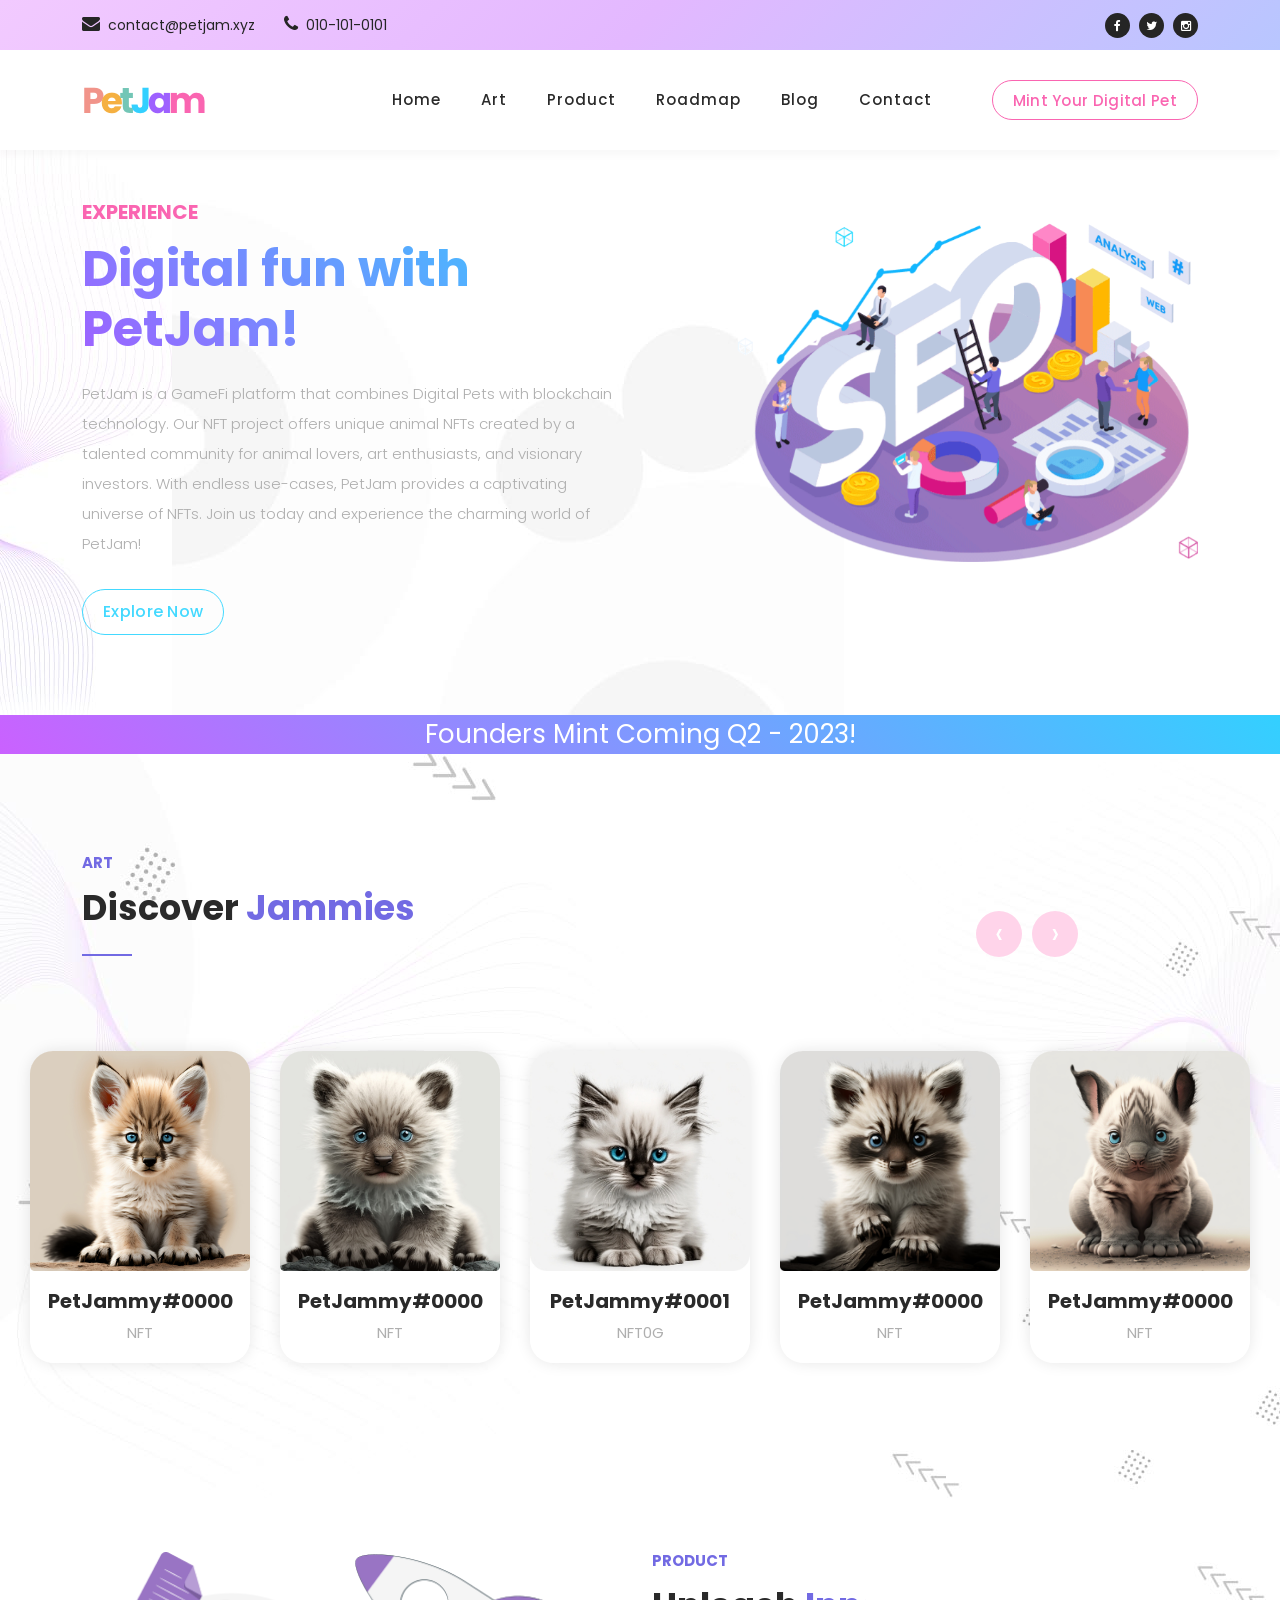
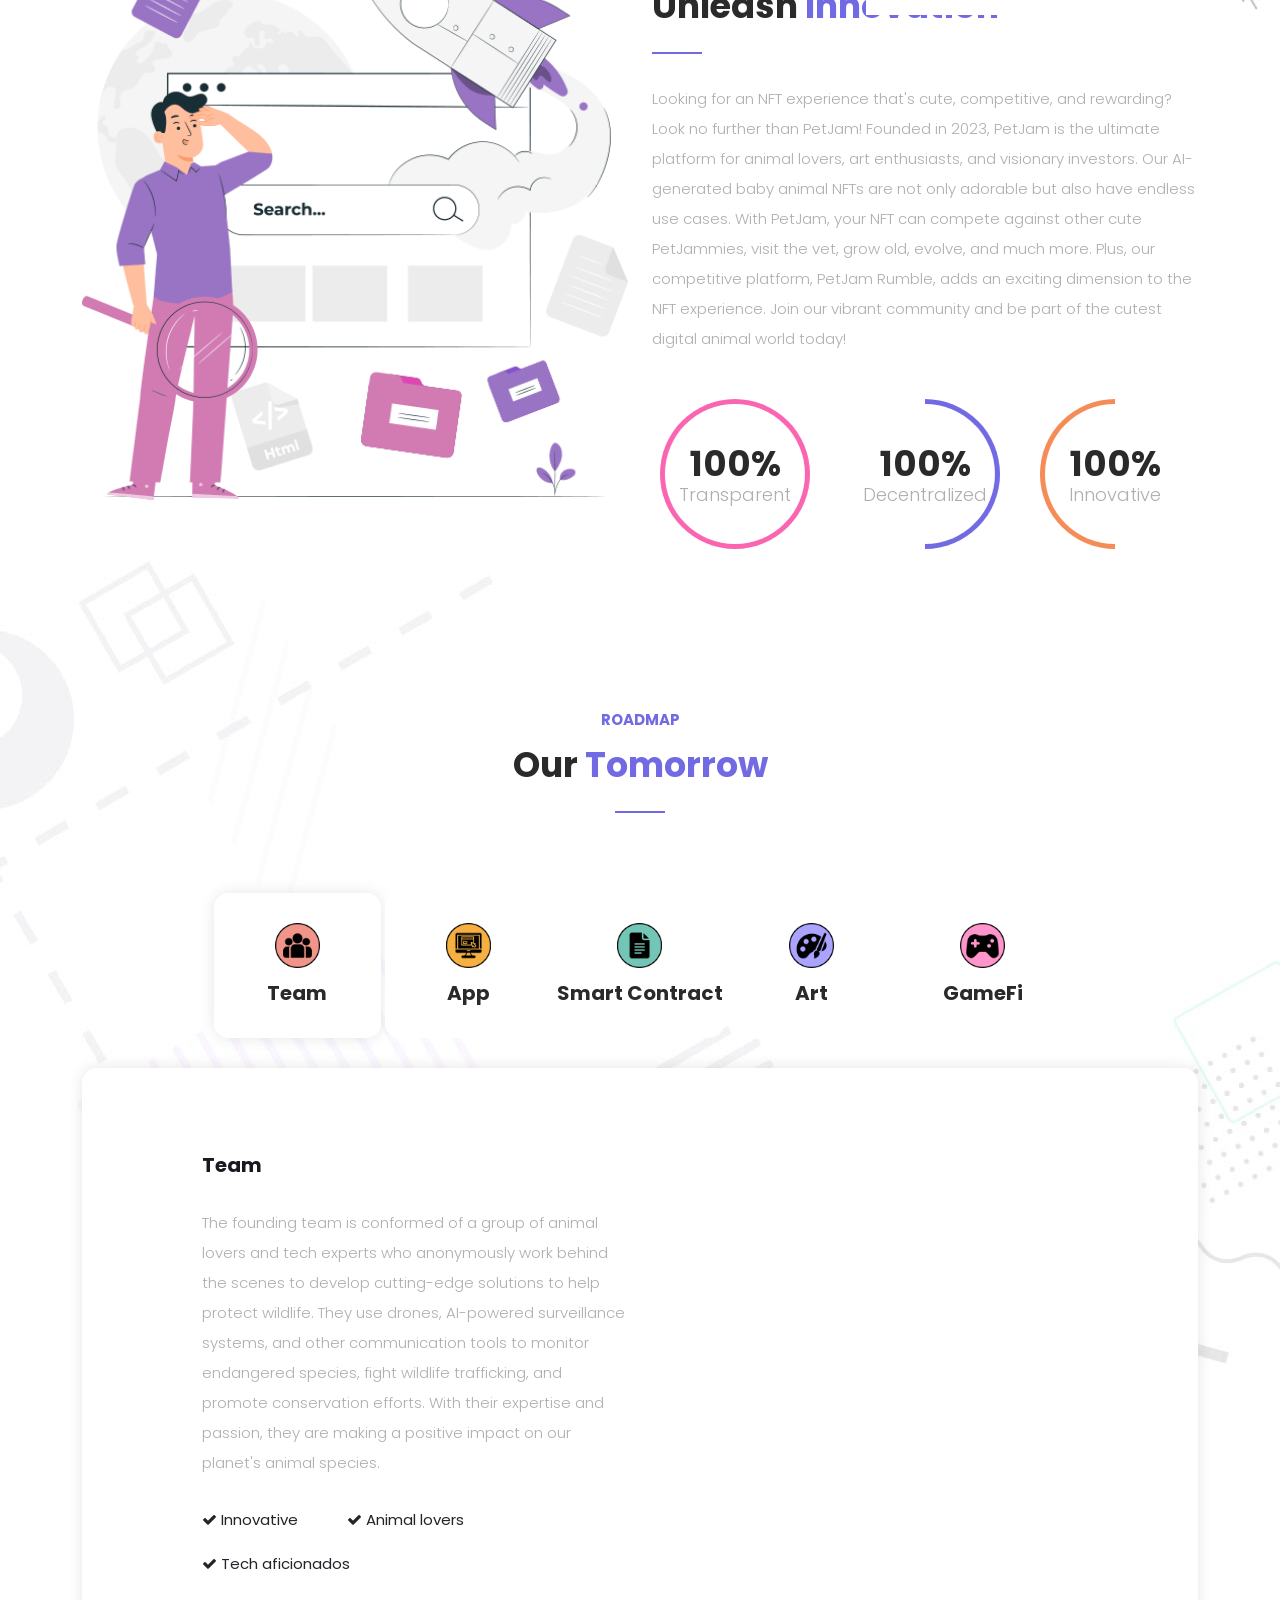
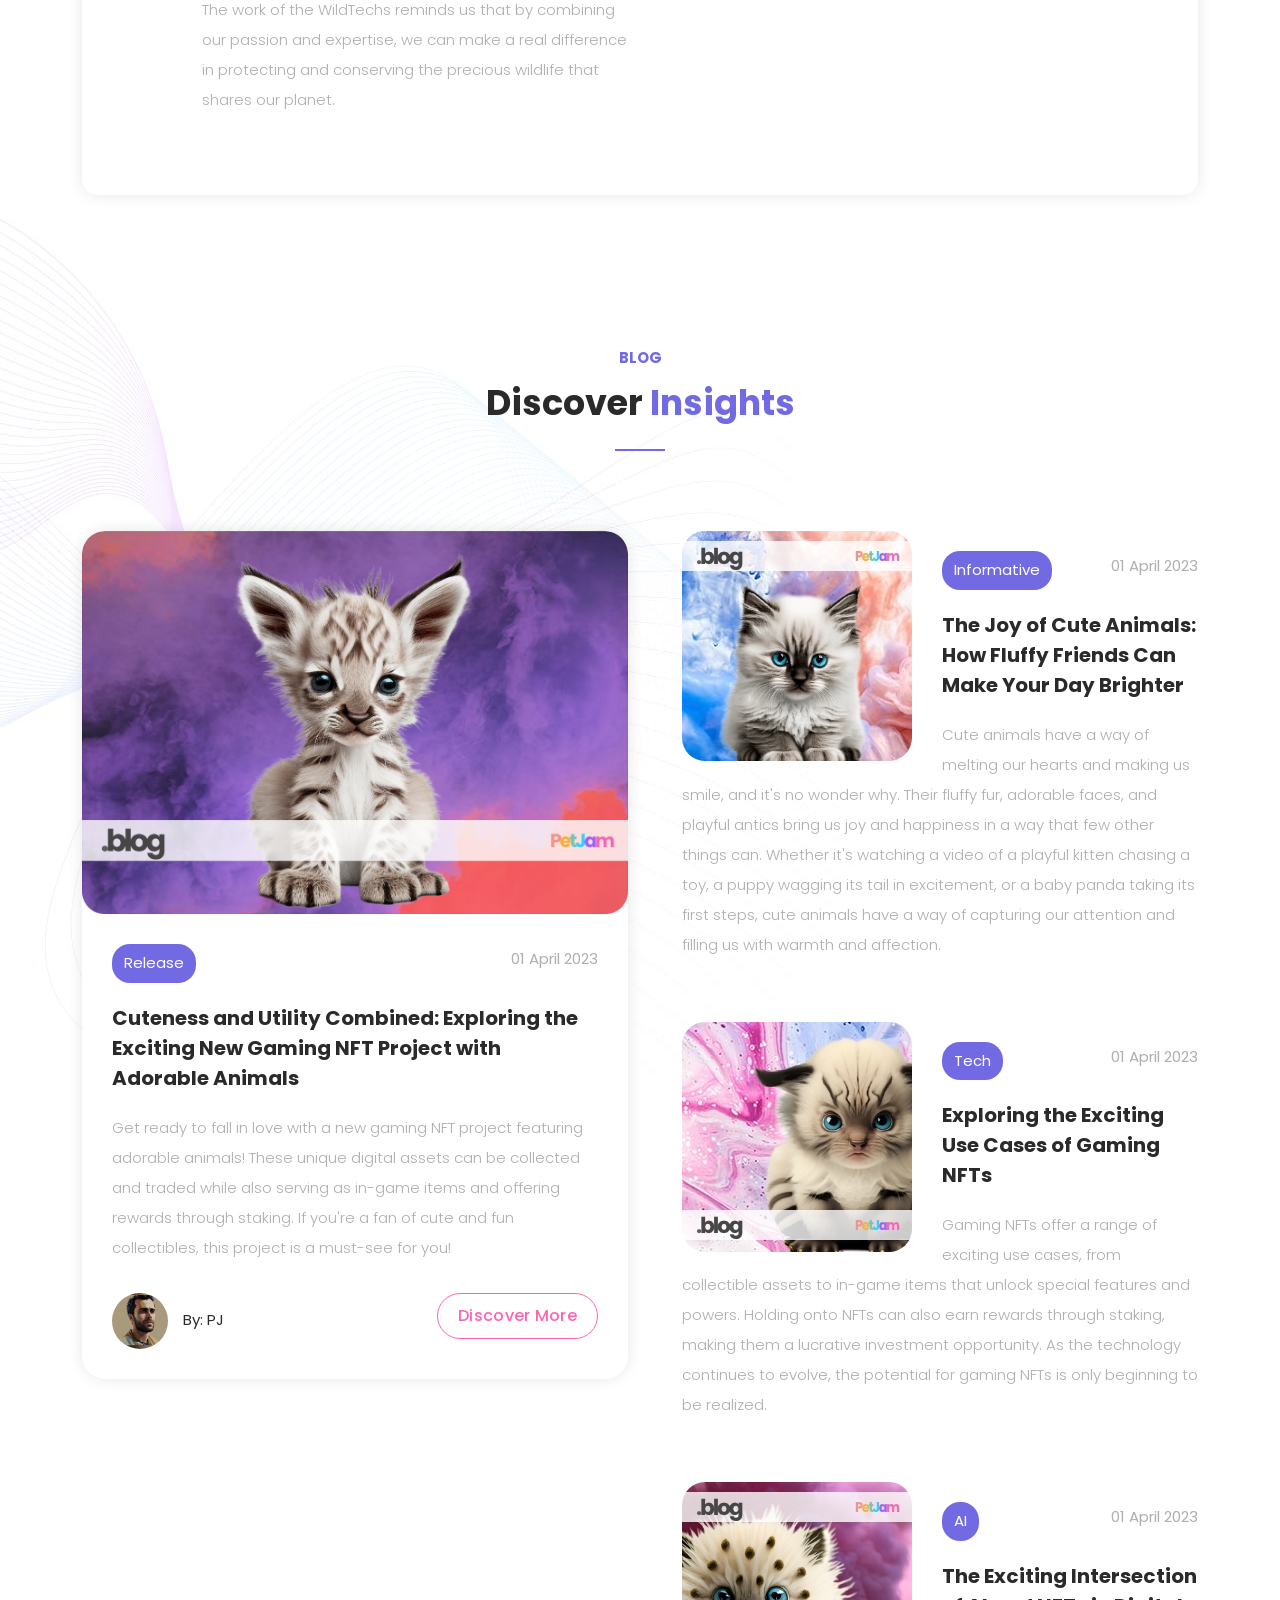
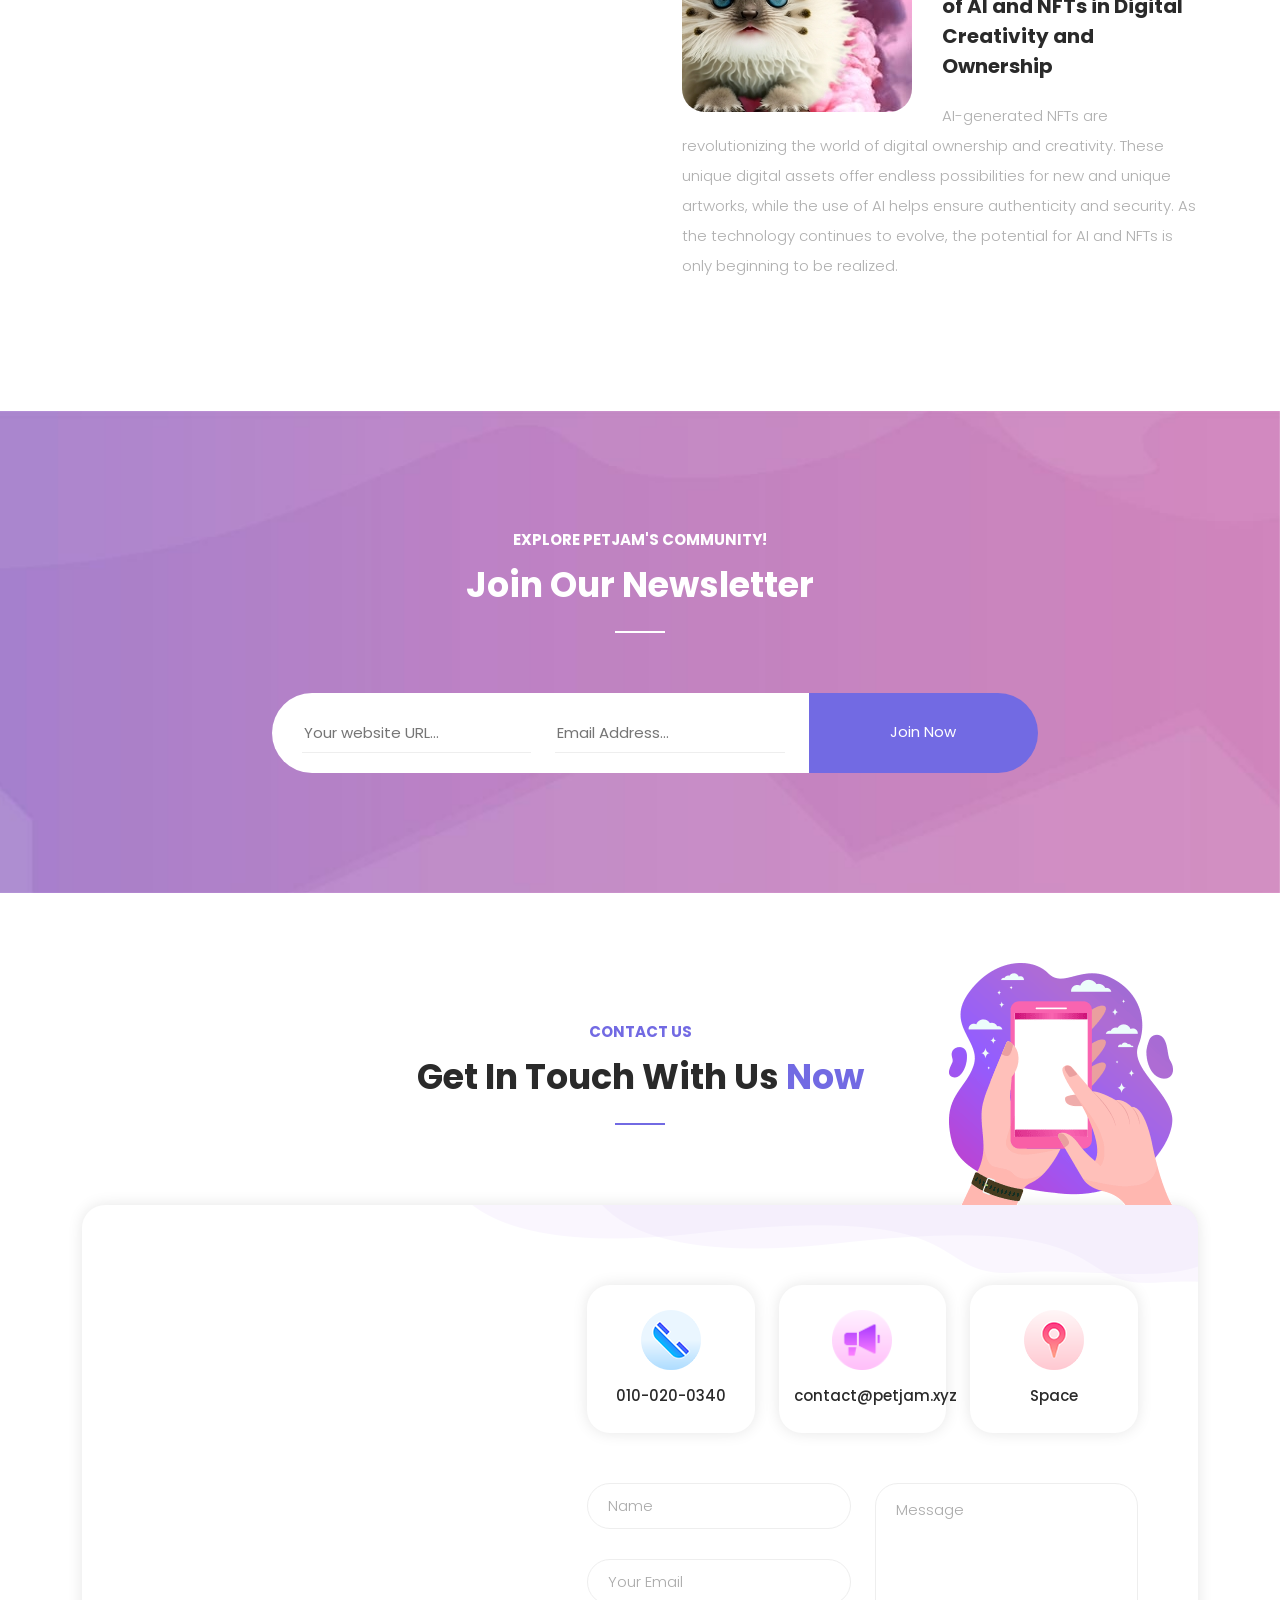
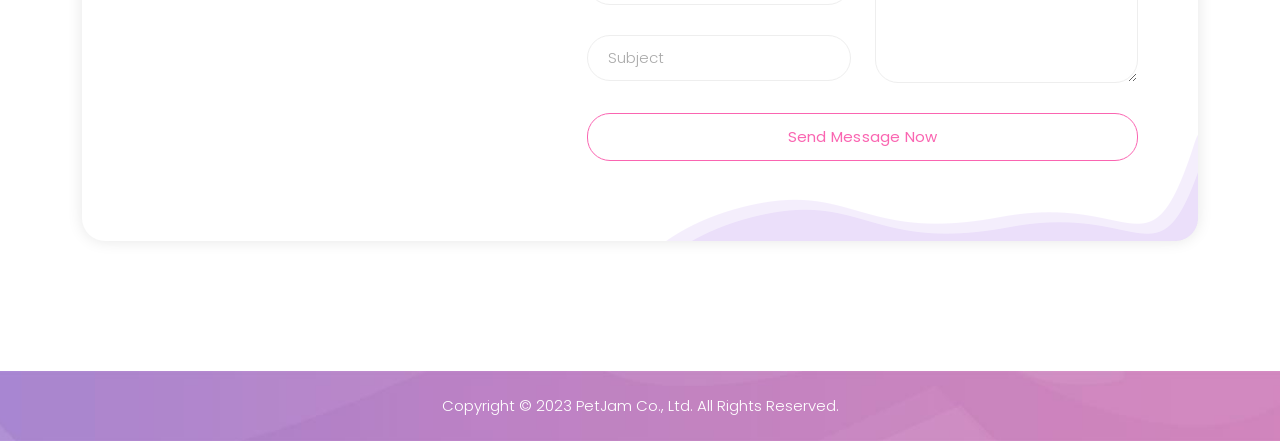
==== commit 68ce5d19: "Add files via upload" ====
--- a/index.html
+++ b/index.html
@@ -39,6 +39,8 @@
   </div>
   <!-- ***** Preloader End ***** -->
 
+  <!-- Pre-header Starts -->
+
   <div class="pre-header">
     <div class="container">
       <div class="row">
@@ -58,8 +60,6 @@
       </div>
     </div>
   </div>
-
-  <!-- Pre-header Starts -->
 
   <!-- Pre-header End -->
 
--- a/assets/css/templatemo-digimedia-v1.css
+++ b/assets/css/templatemo-digimedia-v1.css
@@ -354,7 +354,7 @@
 }
 
 .pre-header ul.info li {
-  margin-right: 5px;
+  margin-right: 25px;
 }
 
 .pre-header ul.info li a {
@@ -1048,7 +1048,7 @@
 
 .main-banner .left-content p {
   margin-bottom: 30px;
-  margin-right: 5px;
+  margin-right: 0px;
 }
 
 .main-banner .right-image {
@@ -1383,8 +1383,8 @@
 
 .services .icon img {
   margin-bottom: 10px;
-  max-width: 60px;
-  min-width: 60px;
+  max-width: 45px;
+  min-width: 45px;
 }
 
 .services .naccs .menu {
@@ -1482,7 +1482,7 @@
 .services .left-text h4 {
   font-size: 20px;
   font-weight: 700;
-  color: #fa65b1 !important;
+  color: #191a20 !important;
 }
 
 .services .left-text p {
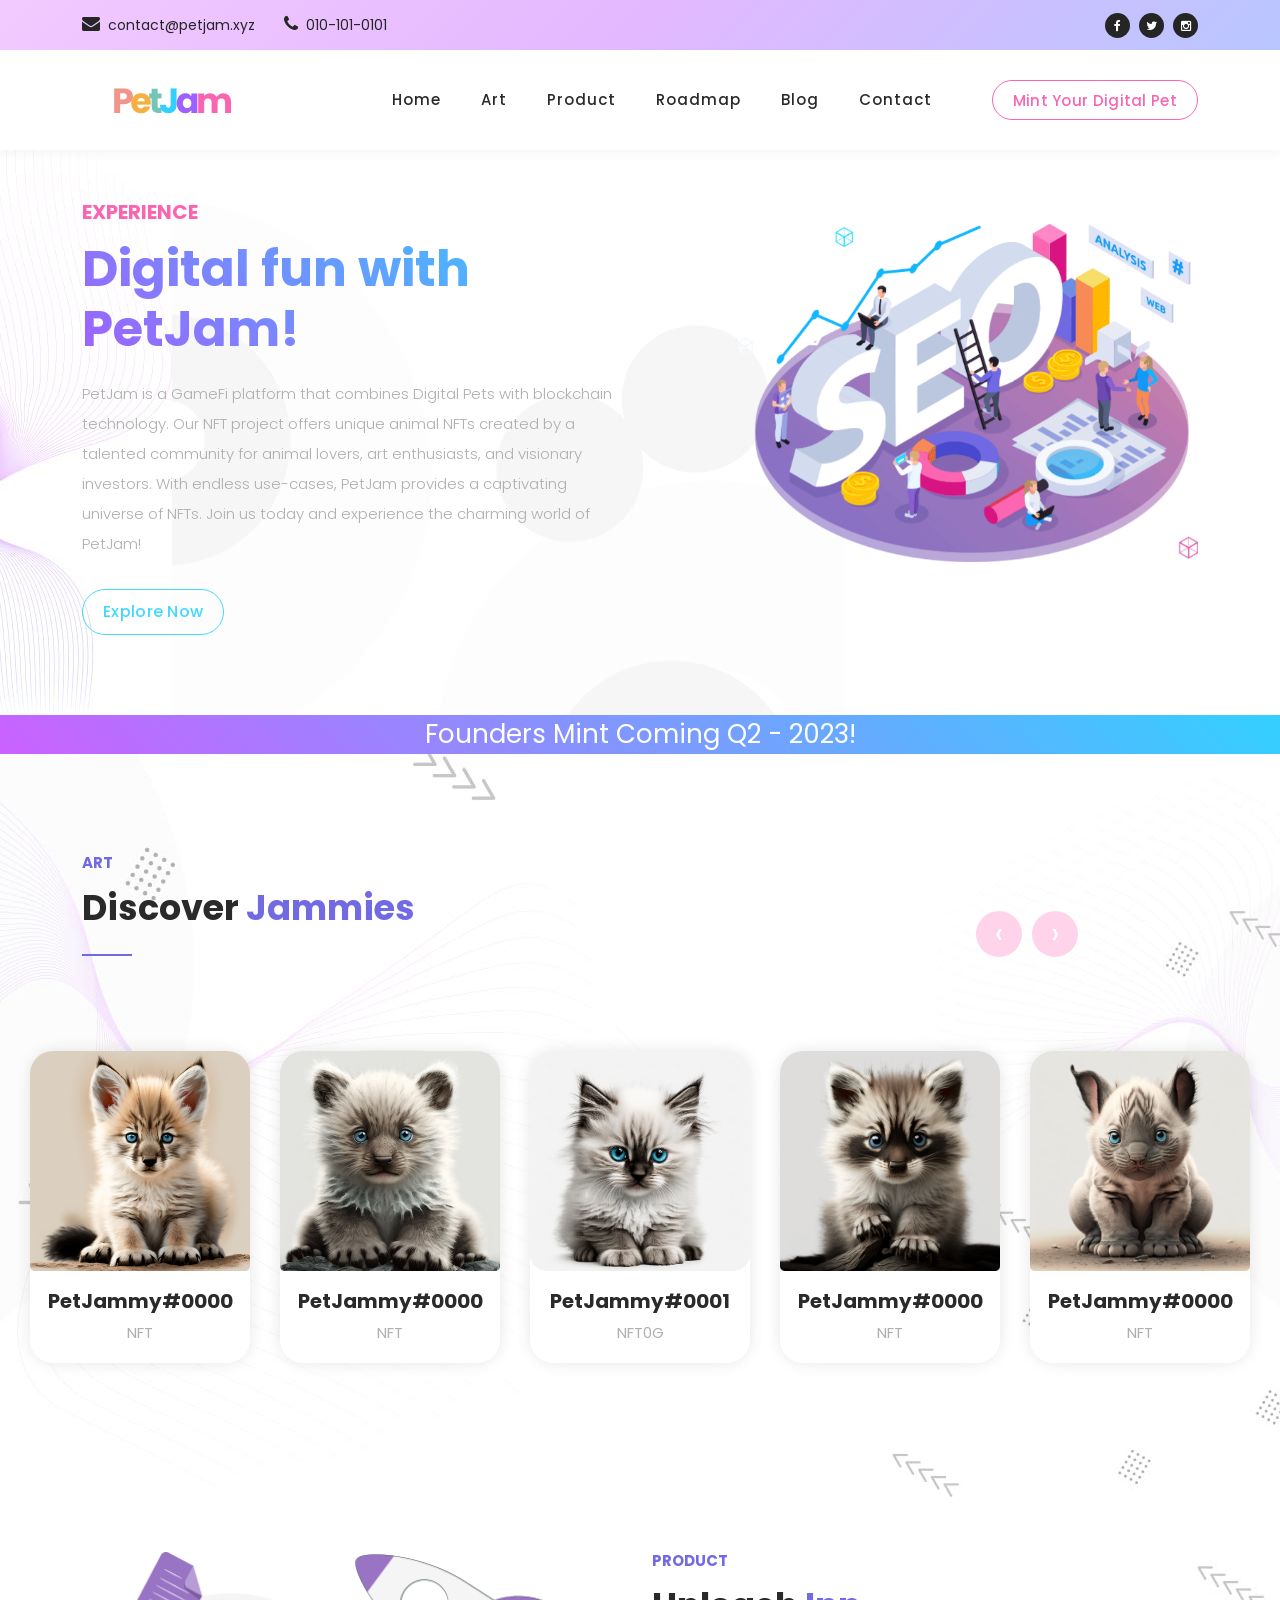
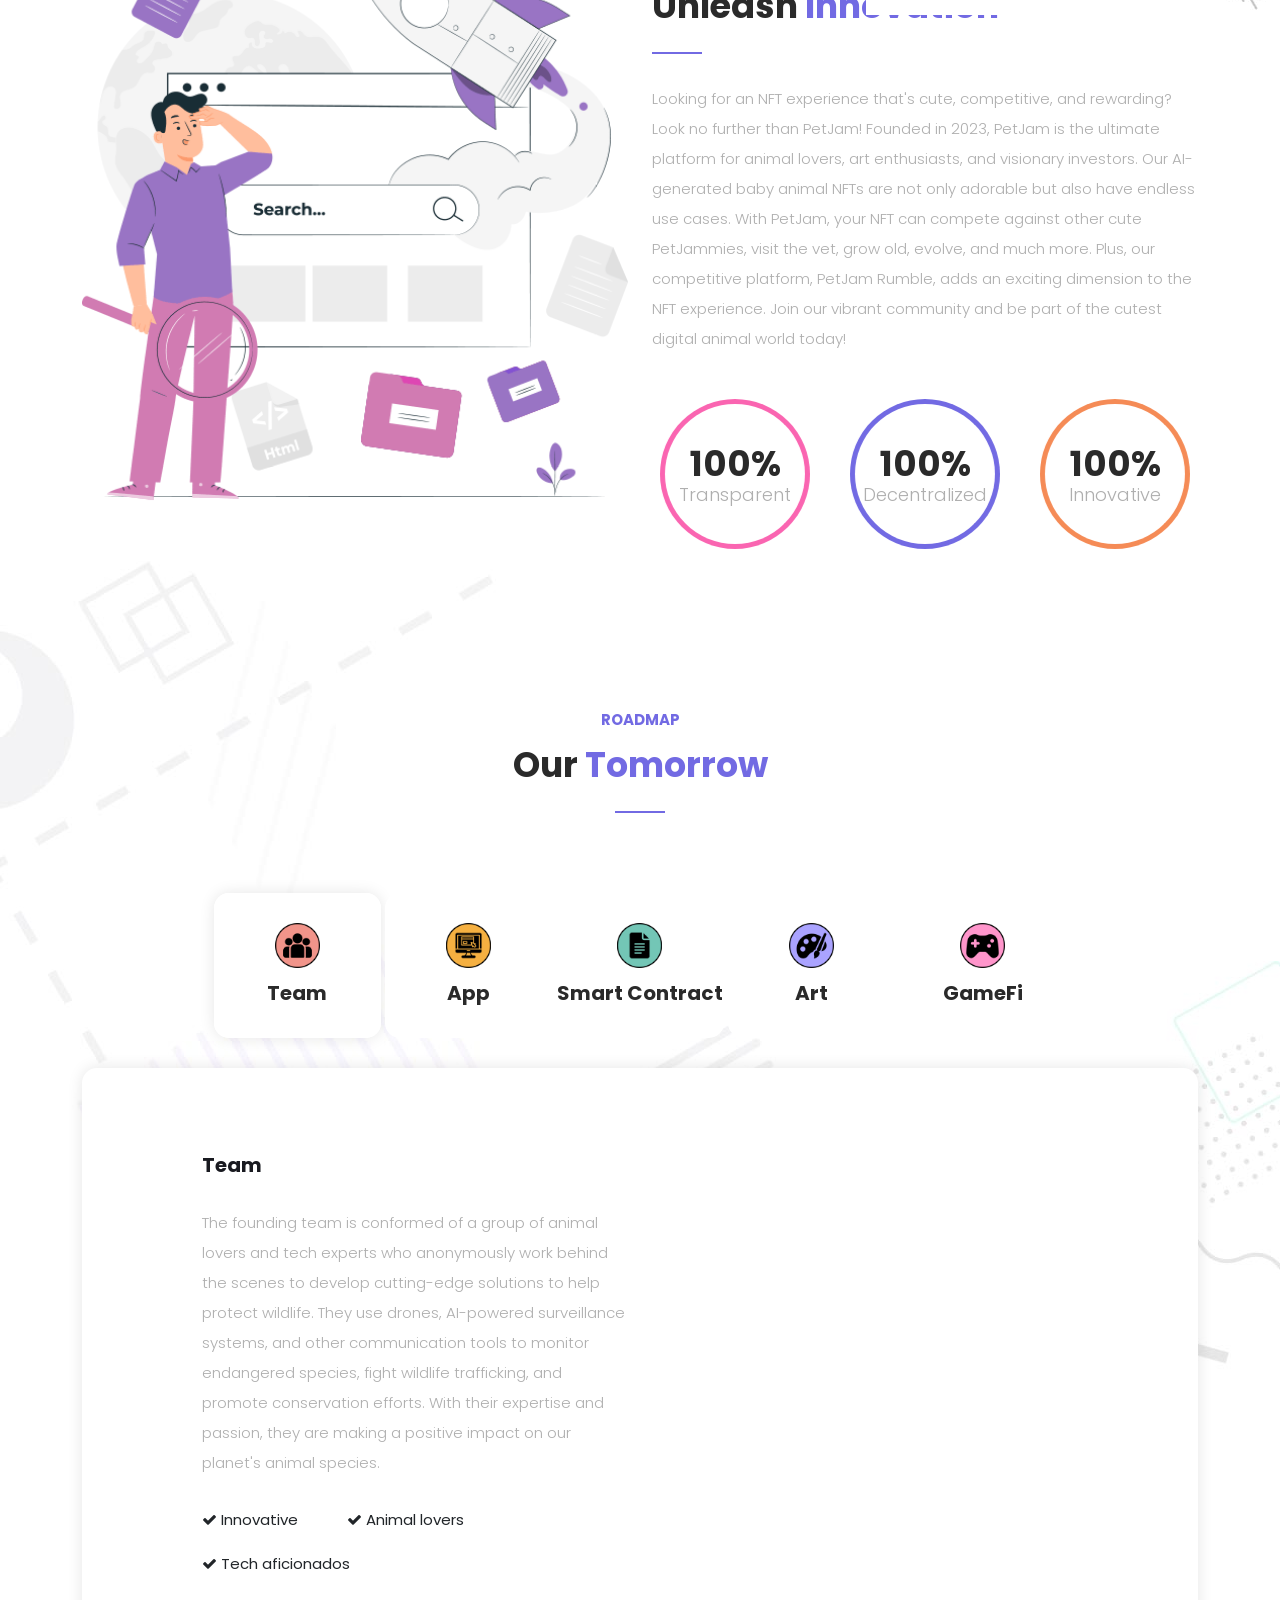
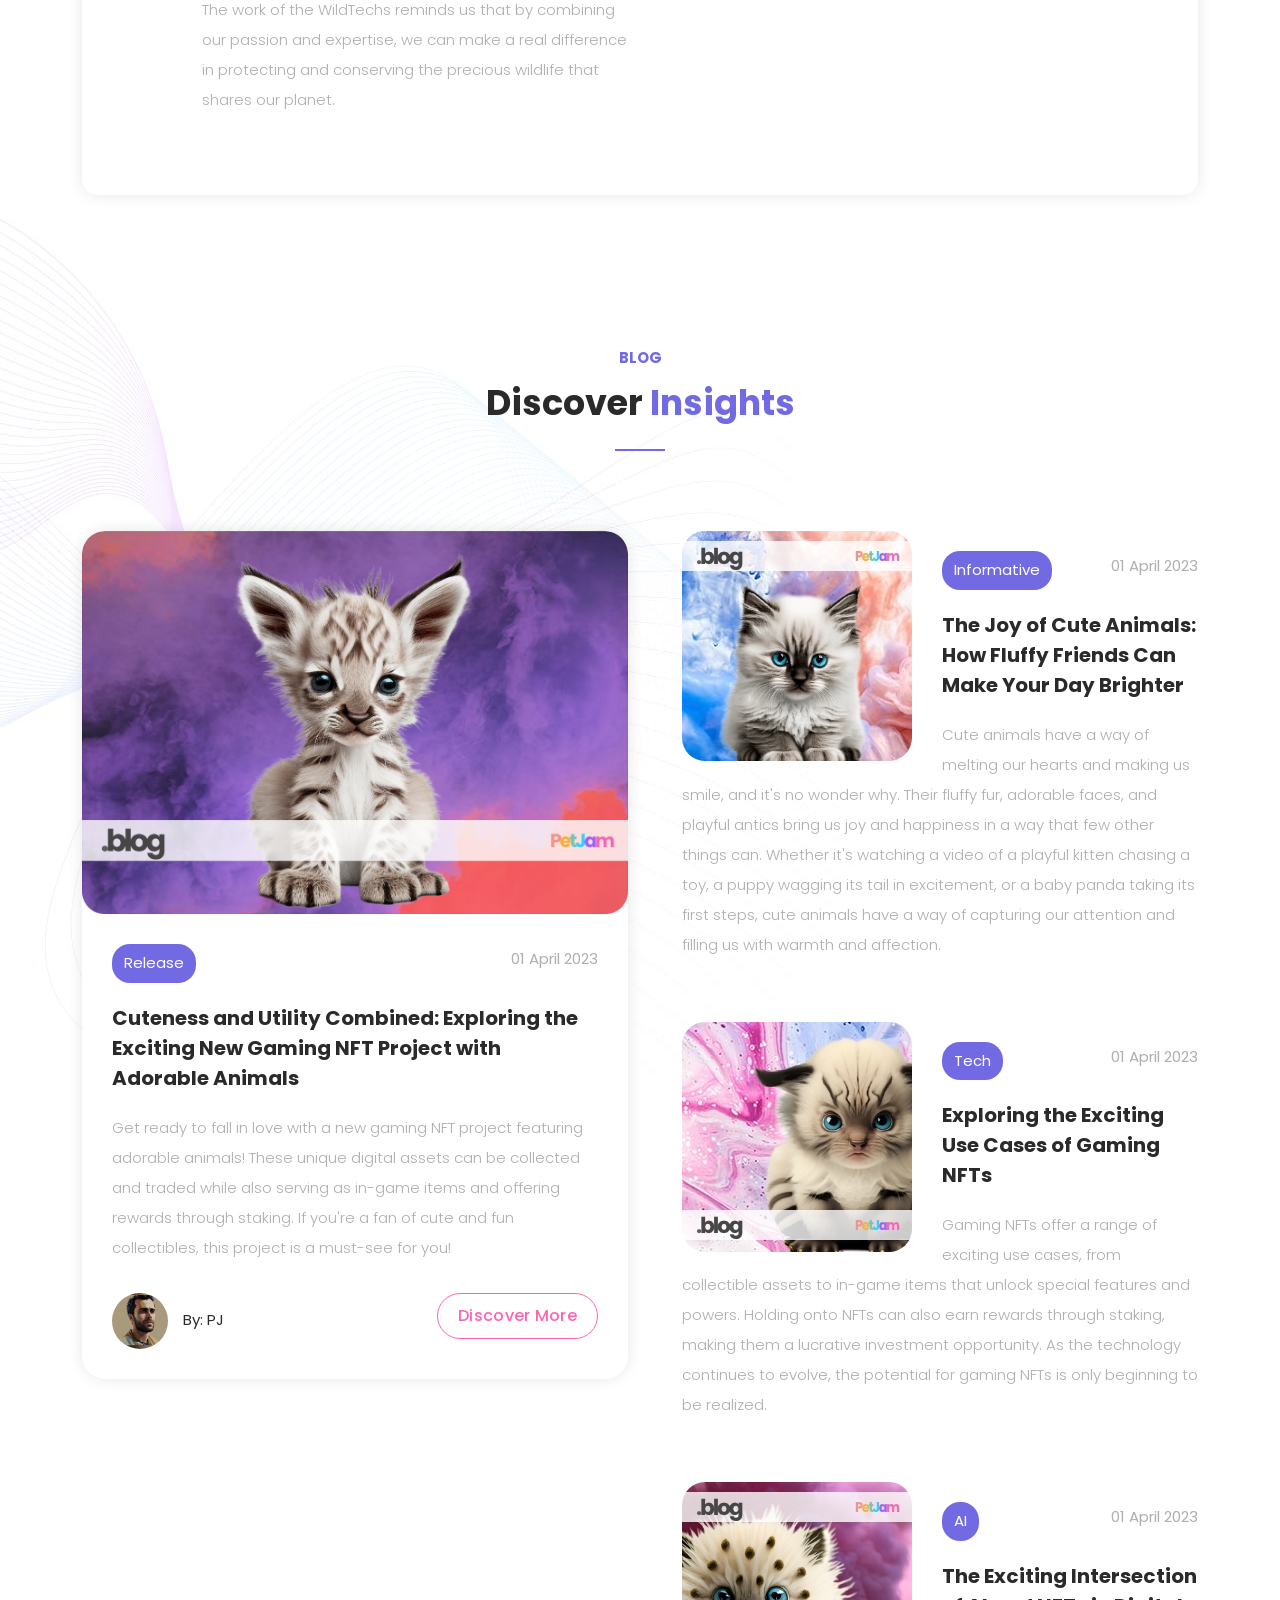
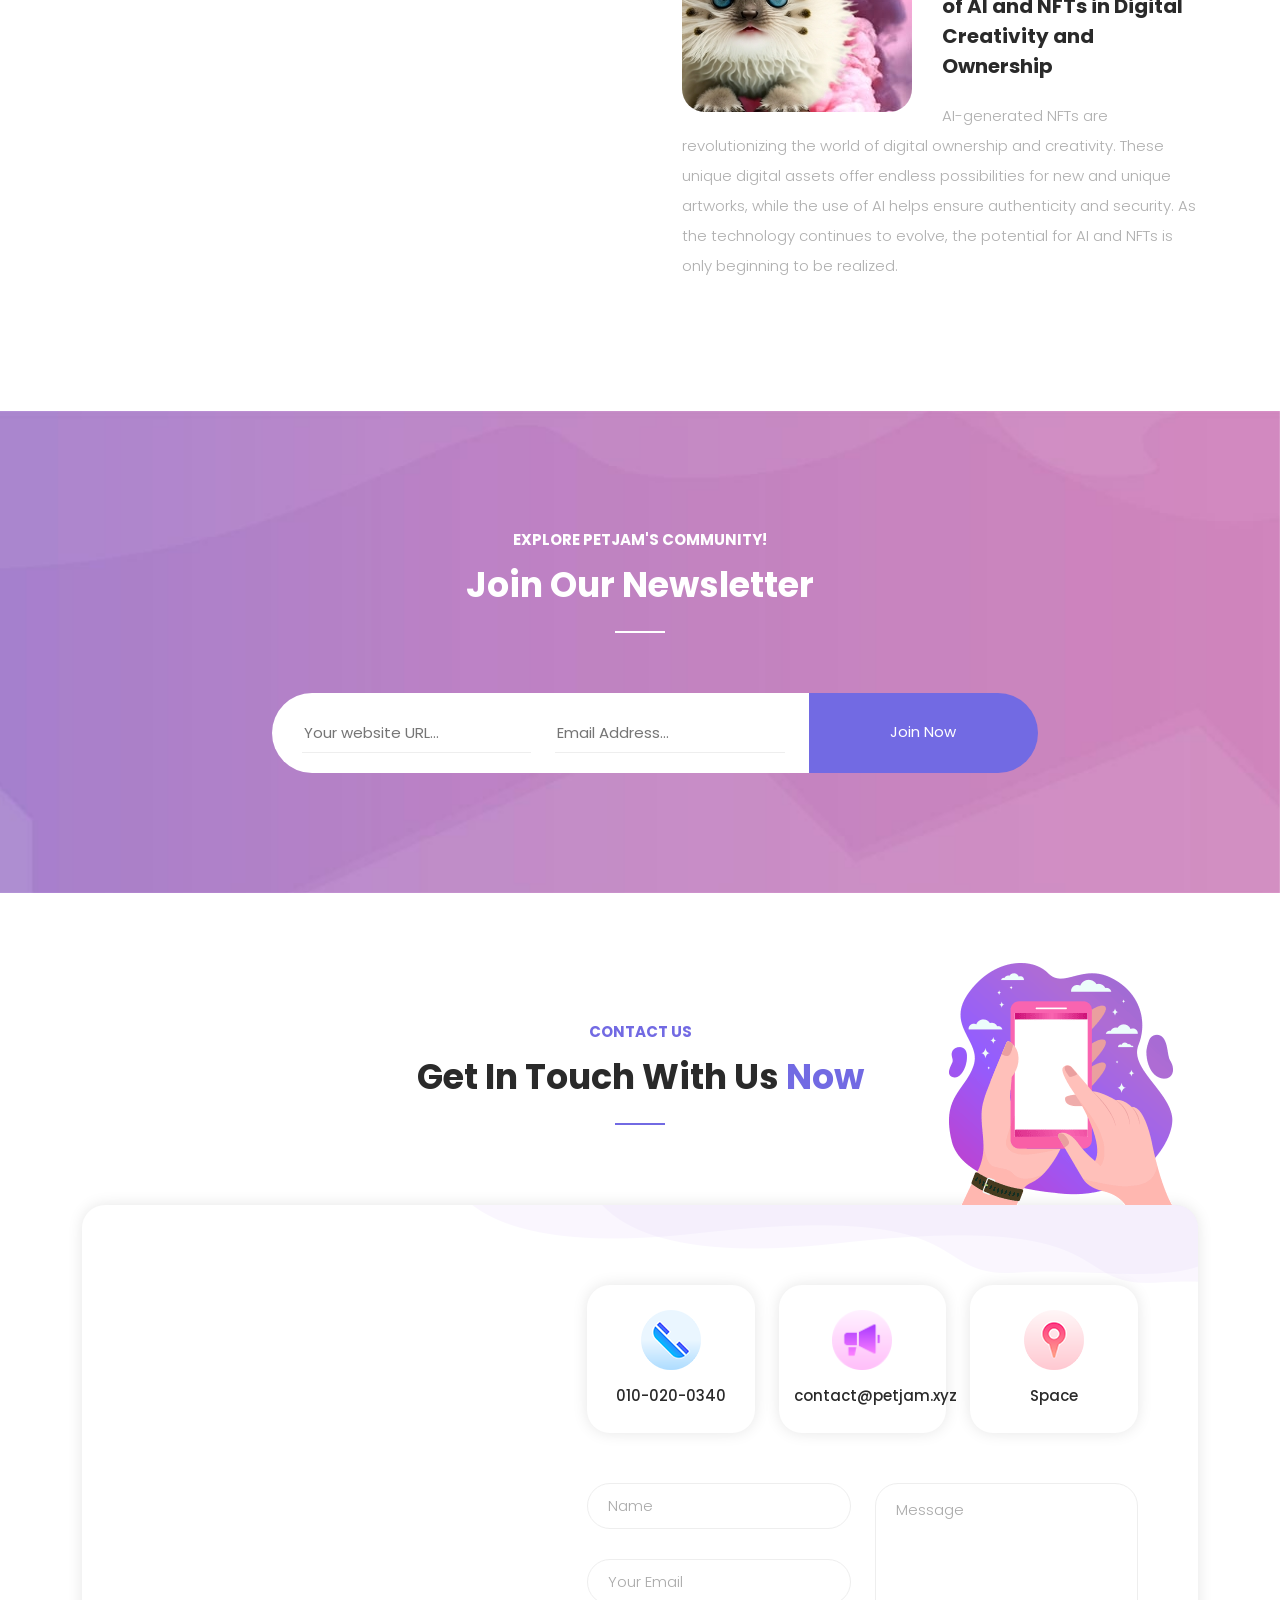
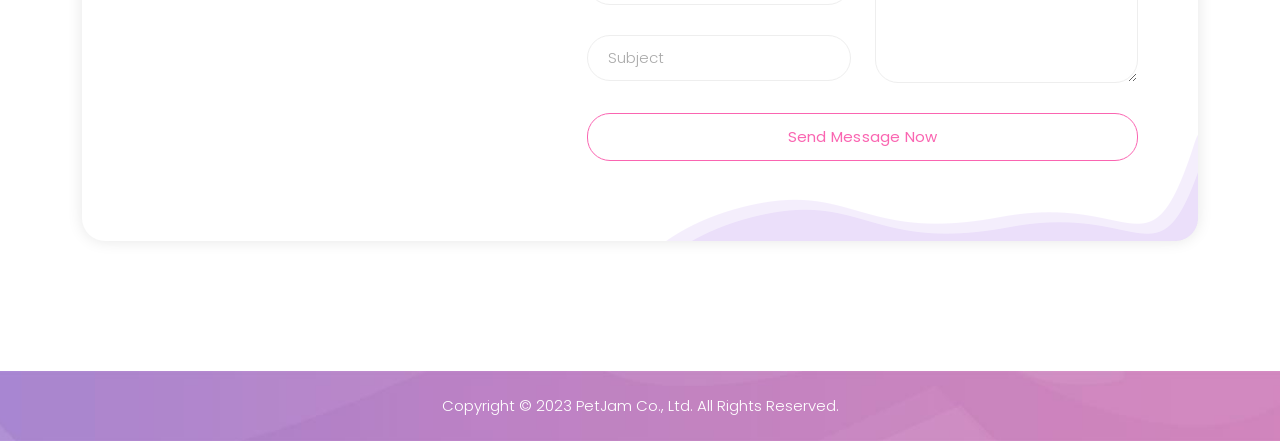
==== commit 4ad62676: "Add files via upload" ====
--- a/index.html
+++ b/index.html
@@ -9,6 +9,7 @@
     <meta name="author" content="">
     <link rel="preconnect" href="https://fonts.googleapis.com">
     <link rel="preconnect" href="https://fonts.gstatic.com" crossorigin>
+    <link rel="icon" href="assets/images/favicon.png" type="image/x-icon">
     <link href="https://fonts.googleapis.com/css2?family=Poppins:wght@100;200;300;400;500;600;700;800;900&display=swap" rel="stylesheet">
 
     <title>PetJam World: Digital fun with PetJam!</title>
--- a/assets/css/templatemo-digimedia-v1.css
+++ b/assets/css/templatemo-digimedia-v1.css
@@ -80,6 +80,7 @@
 }
 
 ul, li {
+  align-items: center;
   padding: 0;
   margin: 0;
   list-style: none;
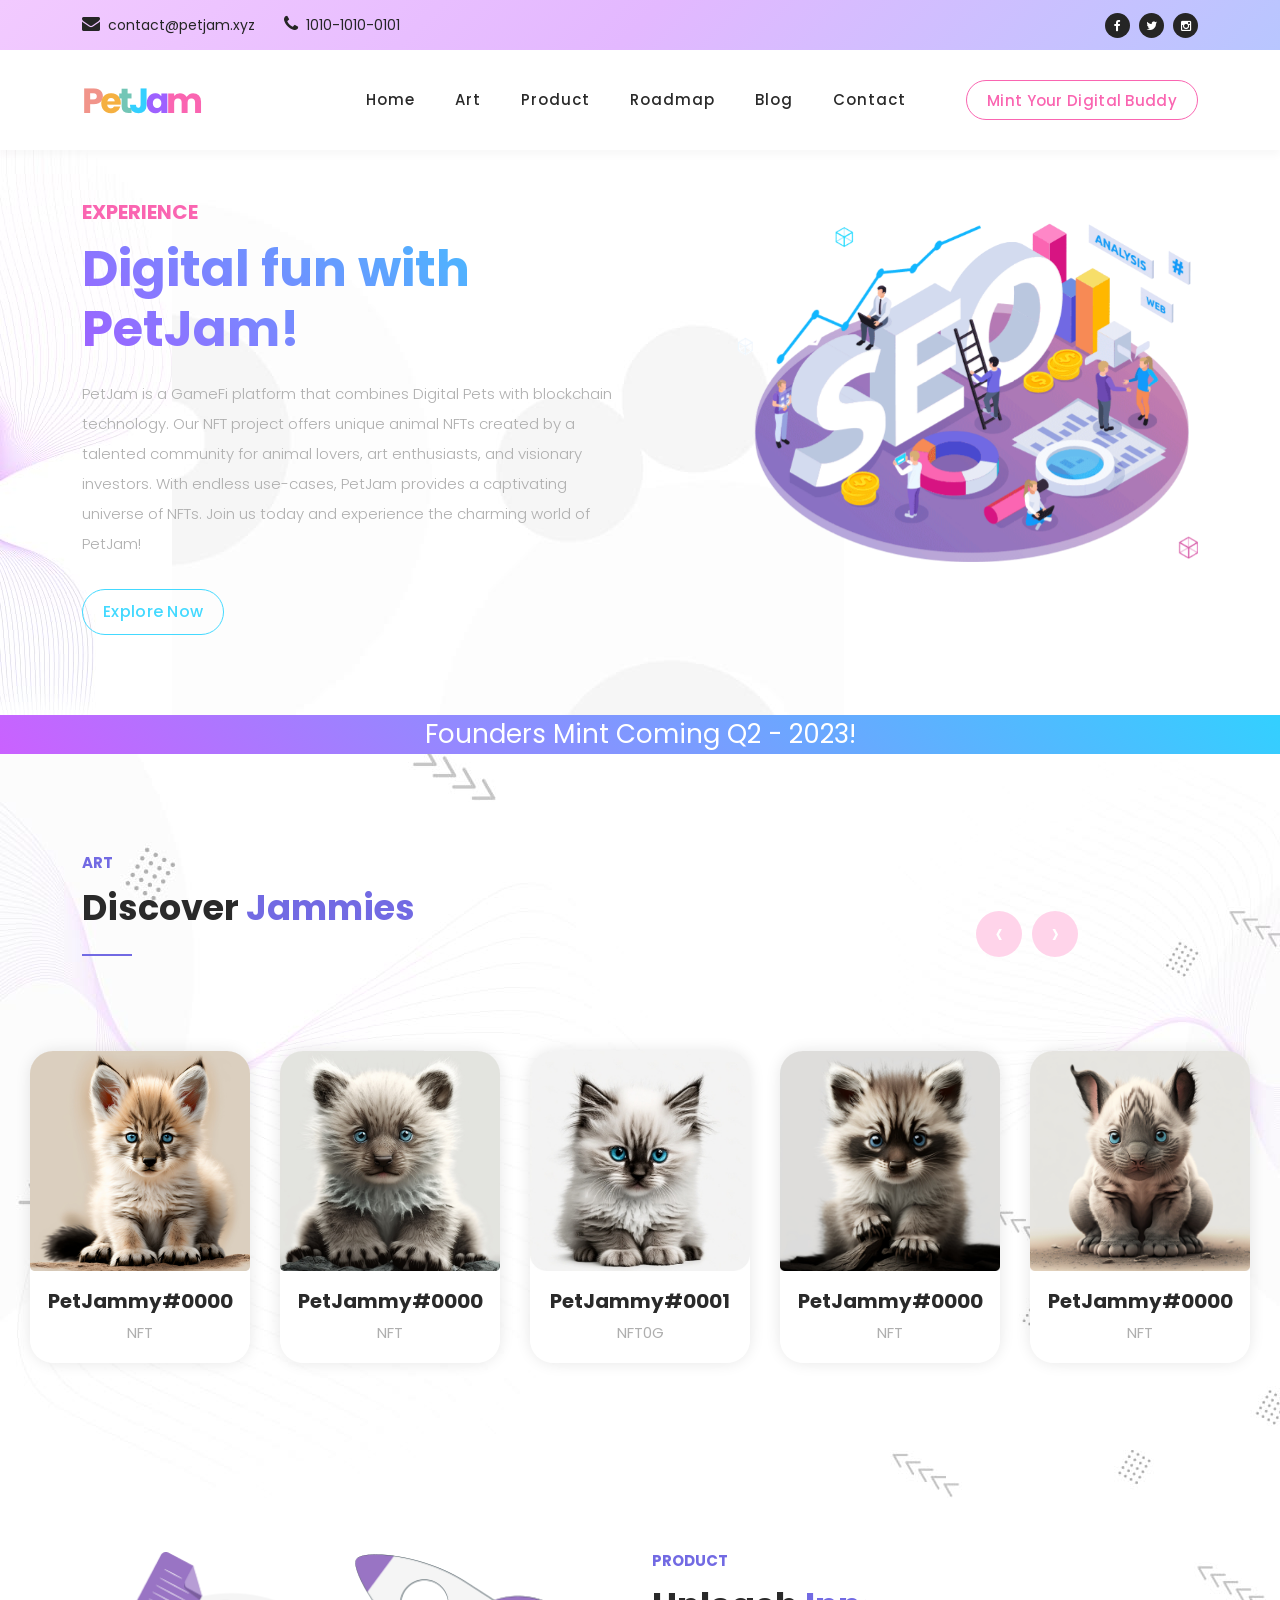
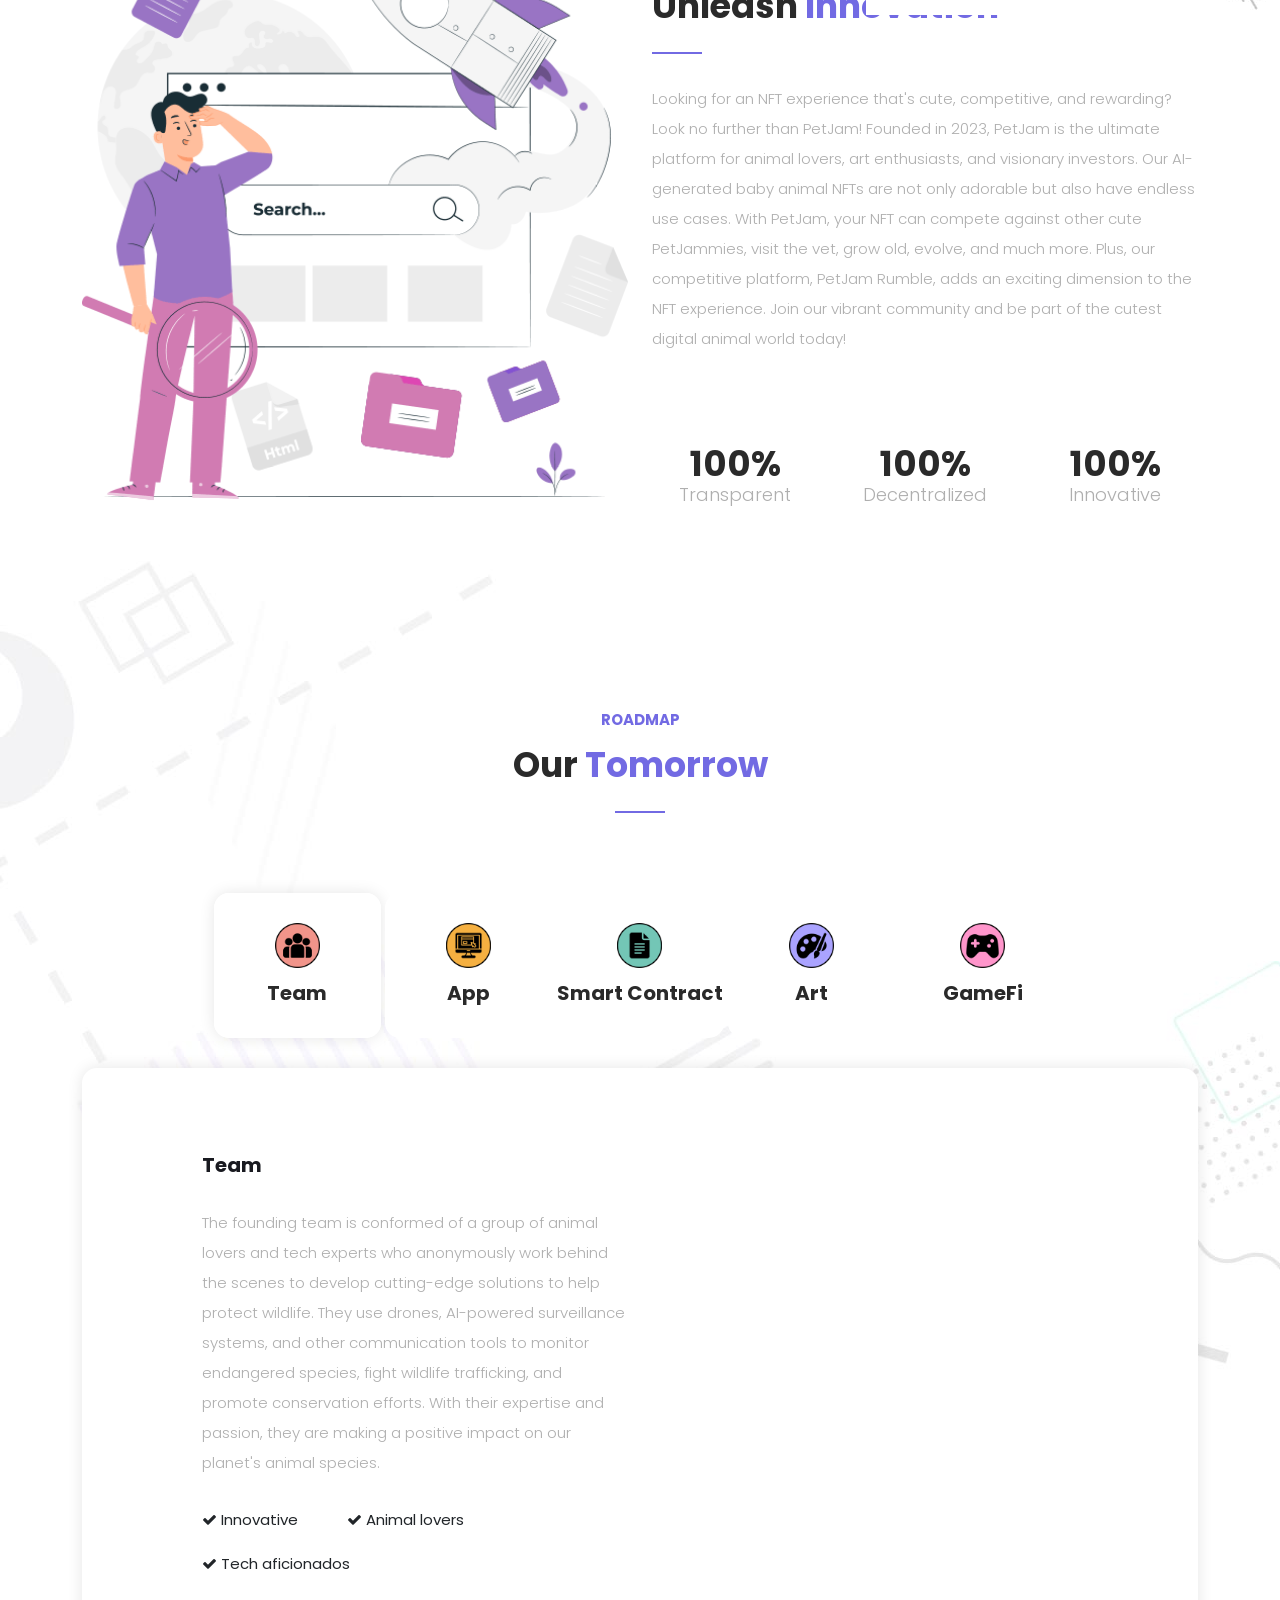
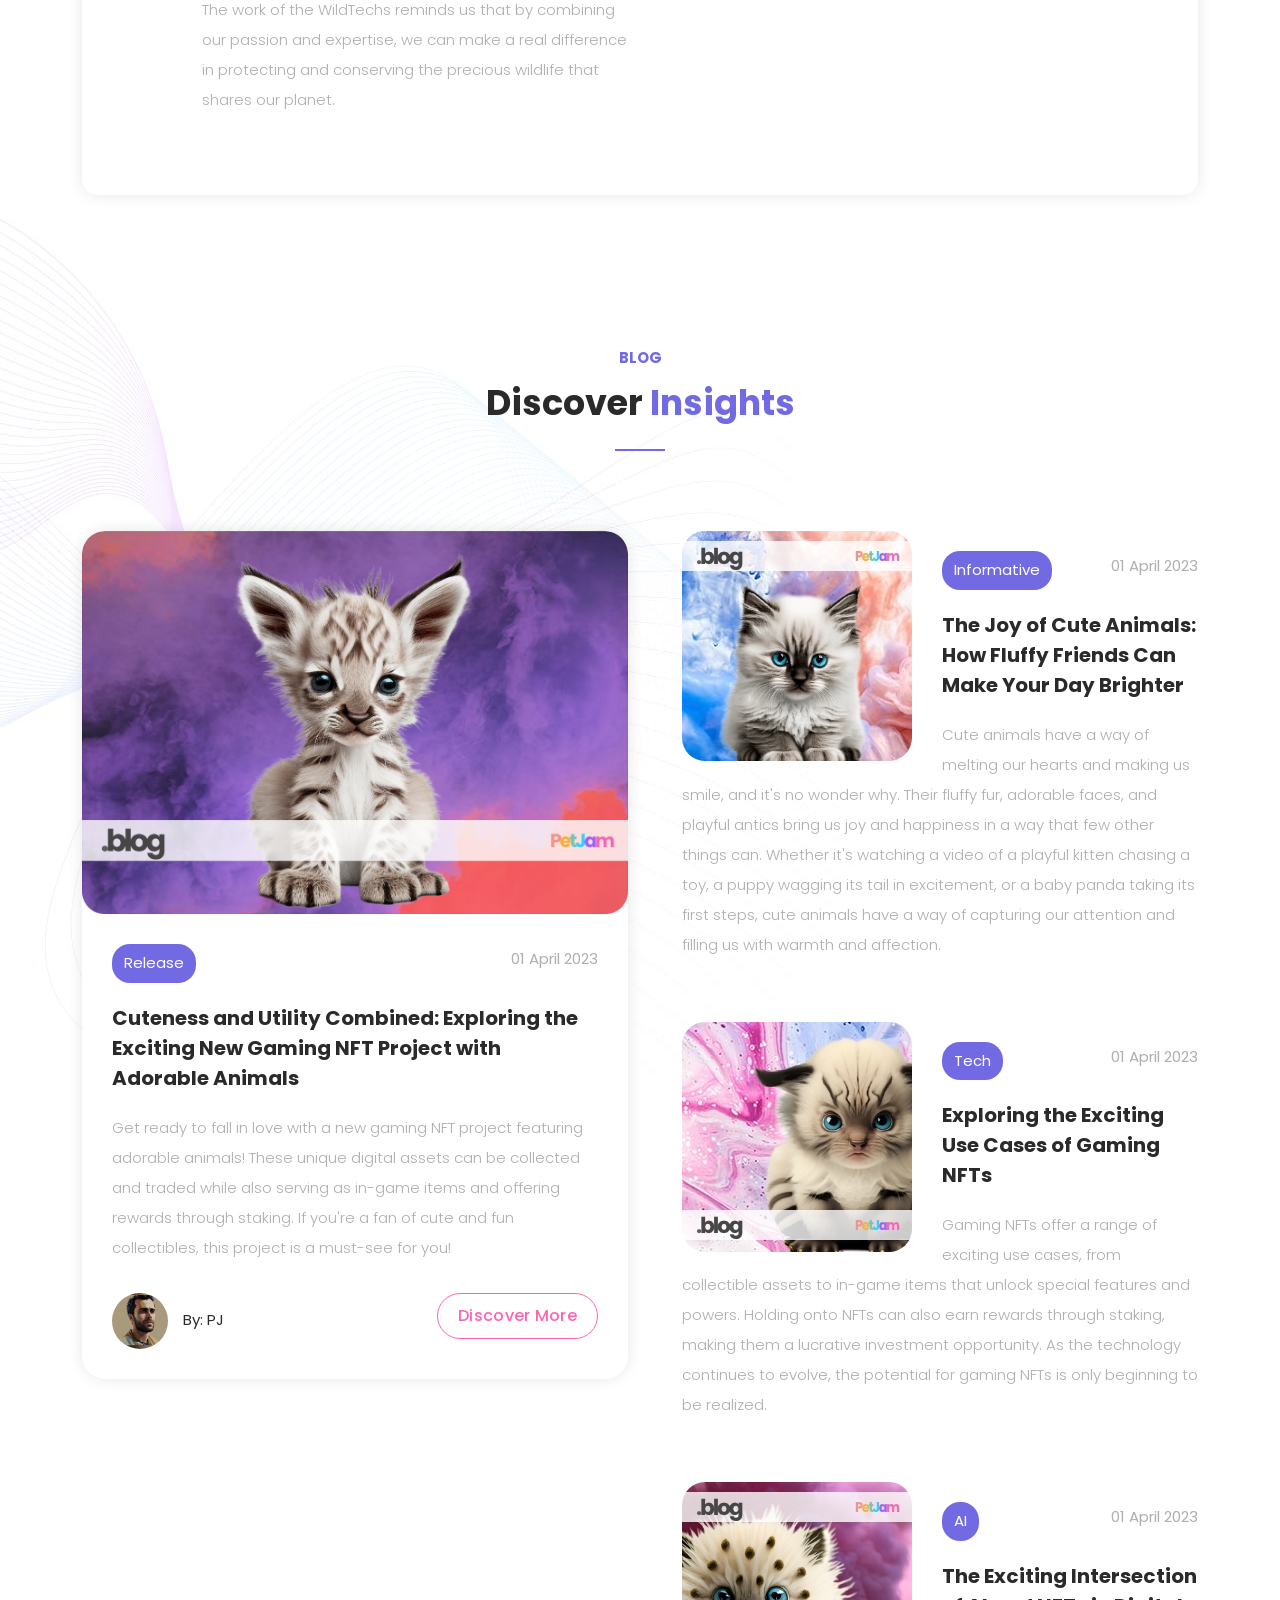
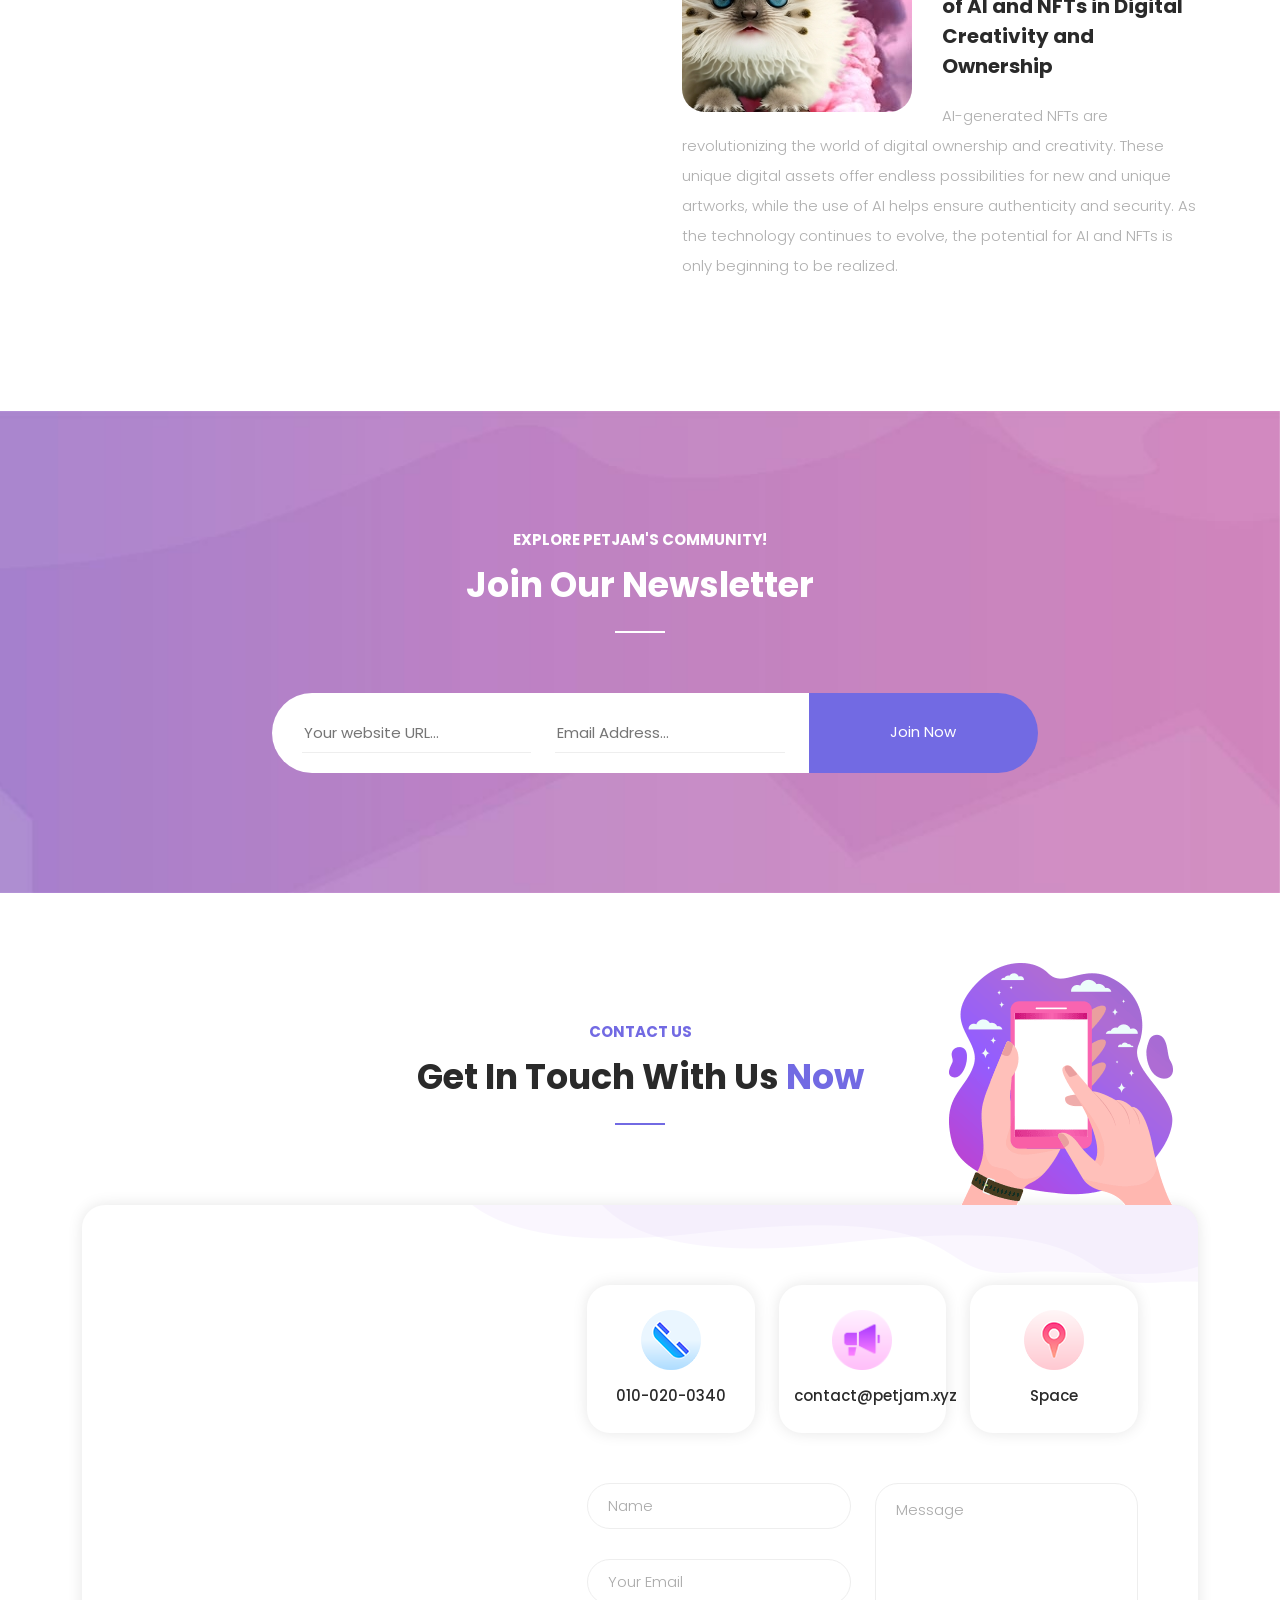
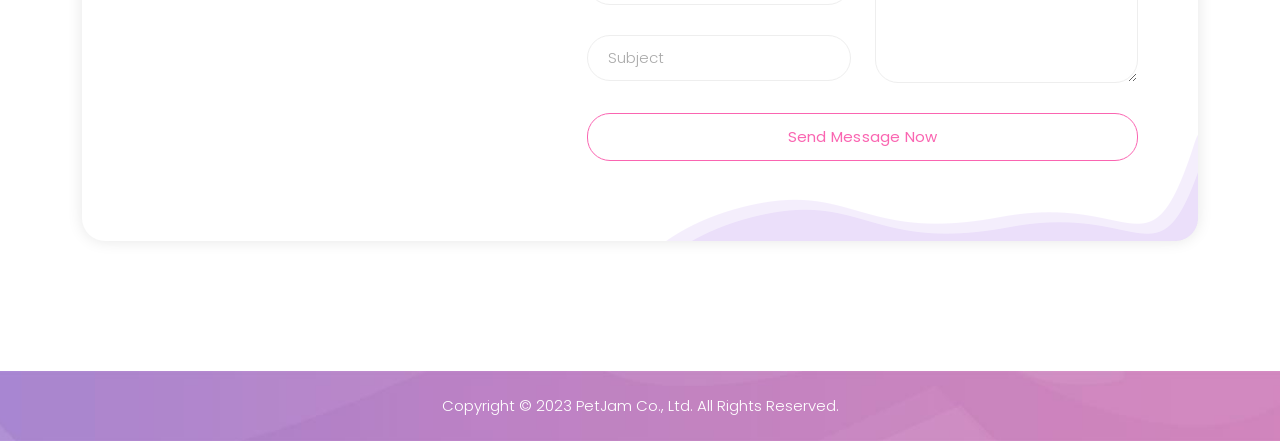
==== commit a626e992: "Add files via upload" ====
--- a/index.html
+++ b/index.html
@@ -12,7 +12,7 @@
     <link rel="icon" href="assets/images/favicon.png" type="image/x-icon">
     <link href="https://fonts.googleapis.com/css2?family=Poppins:wght@100;200;300;400;500;600;700;800;900&display=swap" rel="stylesheet">
 
-    <title>PetJam World: Digital fun with PetJam!</title>
+    <title>PetJam World - Digital fun with PetJam!</title>
 
     <!-- Bootstrap core CSS -->
     <link href="vendor/bootstrap/css/bootstrap.min.css" rel="stylesheet">
@@ -48,7 +48,7 @@
         <div class="col-lg-8 col-sm-8 col-7">
           <ul class="info">
             <li><a href=""><i class="fa fa-envelope"></i>contact@petjam.xyz</a></li>
-            <li><a href=""><i class="fa fa-phone"></i>010-101-0101</a></li>
+            <li><a href=""><i class="fa fa-phone"></i>1010-1010-0101</a></li>
           </ul>
         </div>
         <div class="col-lg-4 col-sm-4 col-5">
@@ -83,7 +83,7 @@
               <li class="scroll-to-section"><a href="#services">Roadmap</a></li>
               <li class="scroll-to-section"><a href="#blog">Blog</a></li>
               <li class="scroll-to-section"><a href="#contact">Contact</a></li> 
-              <li class="scroll-to-section"><div class="border-first-button"><a href="#portfolio">Mint your Digital Pet</a></div></li> 
+              <li class="scroll-to-section"><div class="border-first-button"><a href="#portfolio">Mint your Digital Buddy </a></div></li> 
             </ul>        
             <a class='menu-trigger'>
                 <span>Menu</span>
--- a/assets/css/templatemo-digimedia-v1.css
+++ b/assets/css/templatemo-digimedia-v1.css
@@ -2249,4 +2249,4 @@
   background: linear-gradient(45deg, #9e61ff, #33d0ff);
   -webkit-background-clip: text;
   -webkit-text-fill-color: transparent;
-}+}
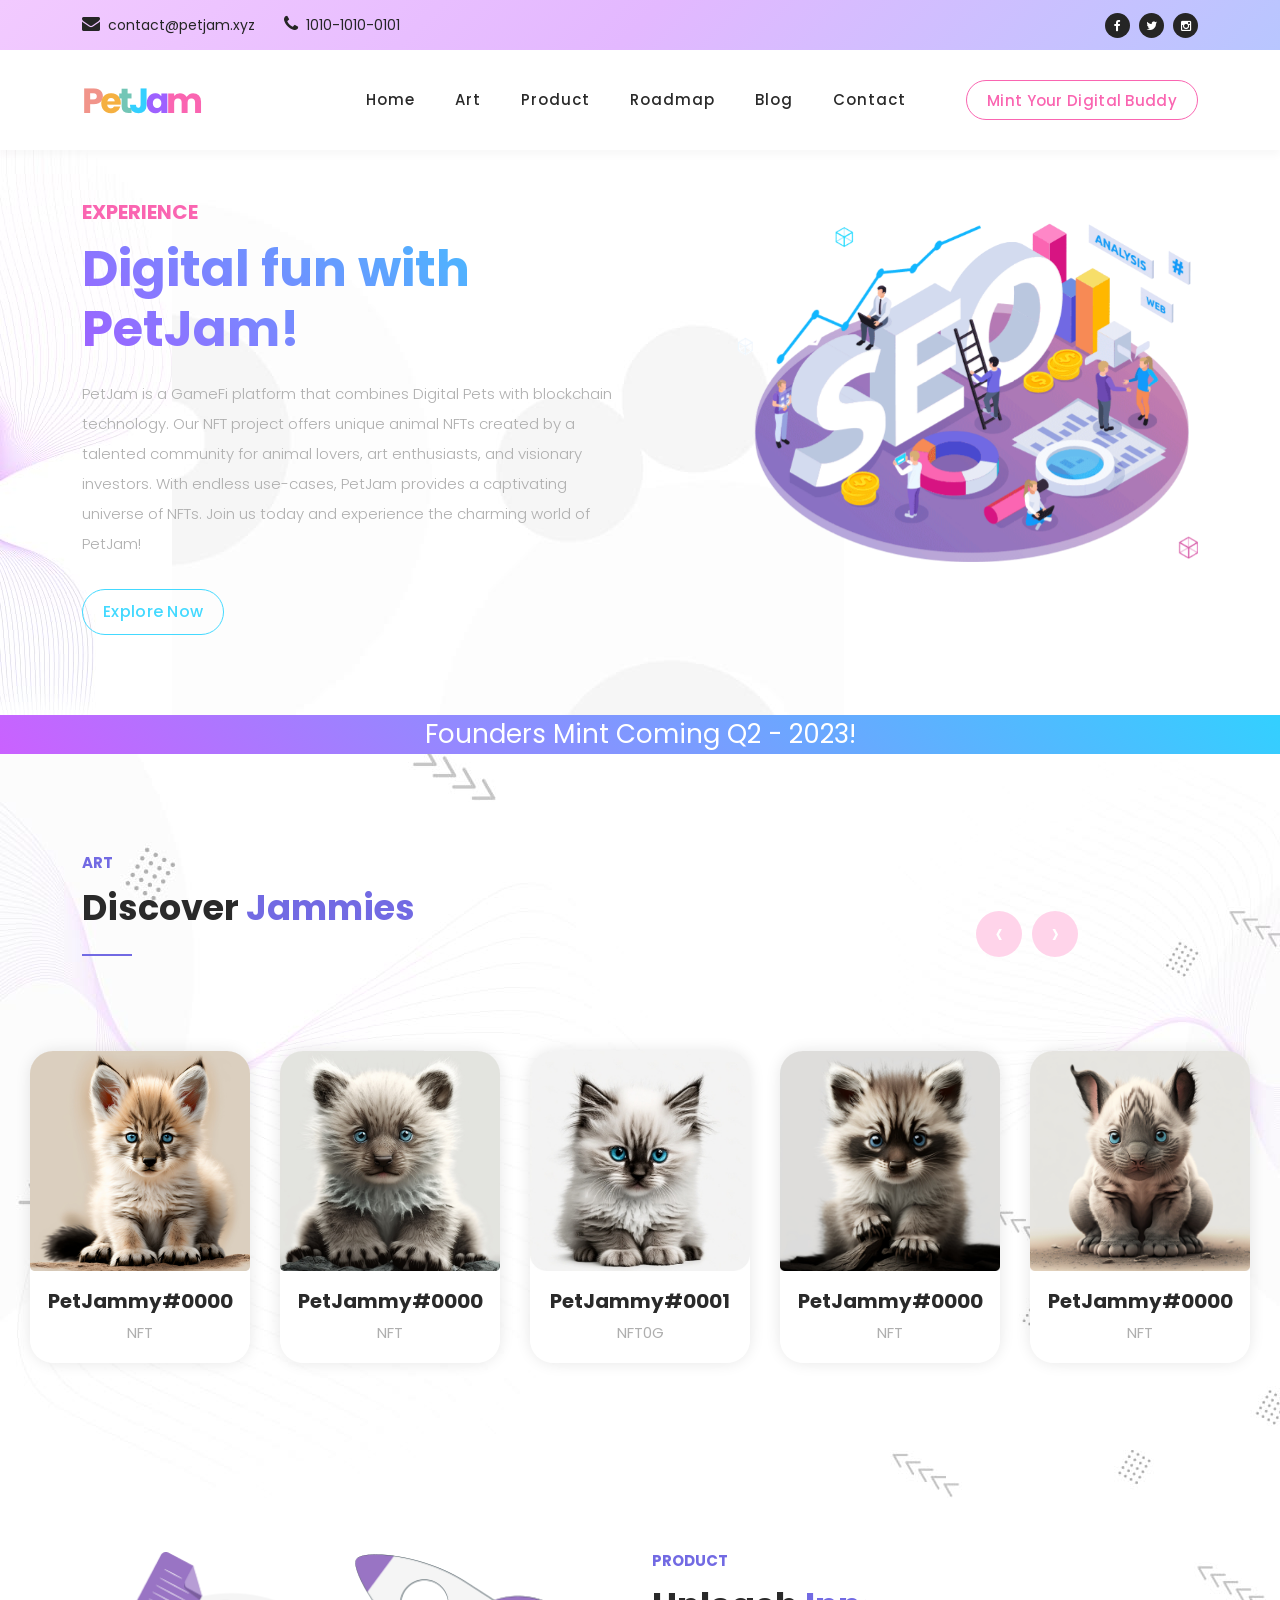
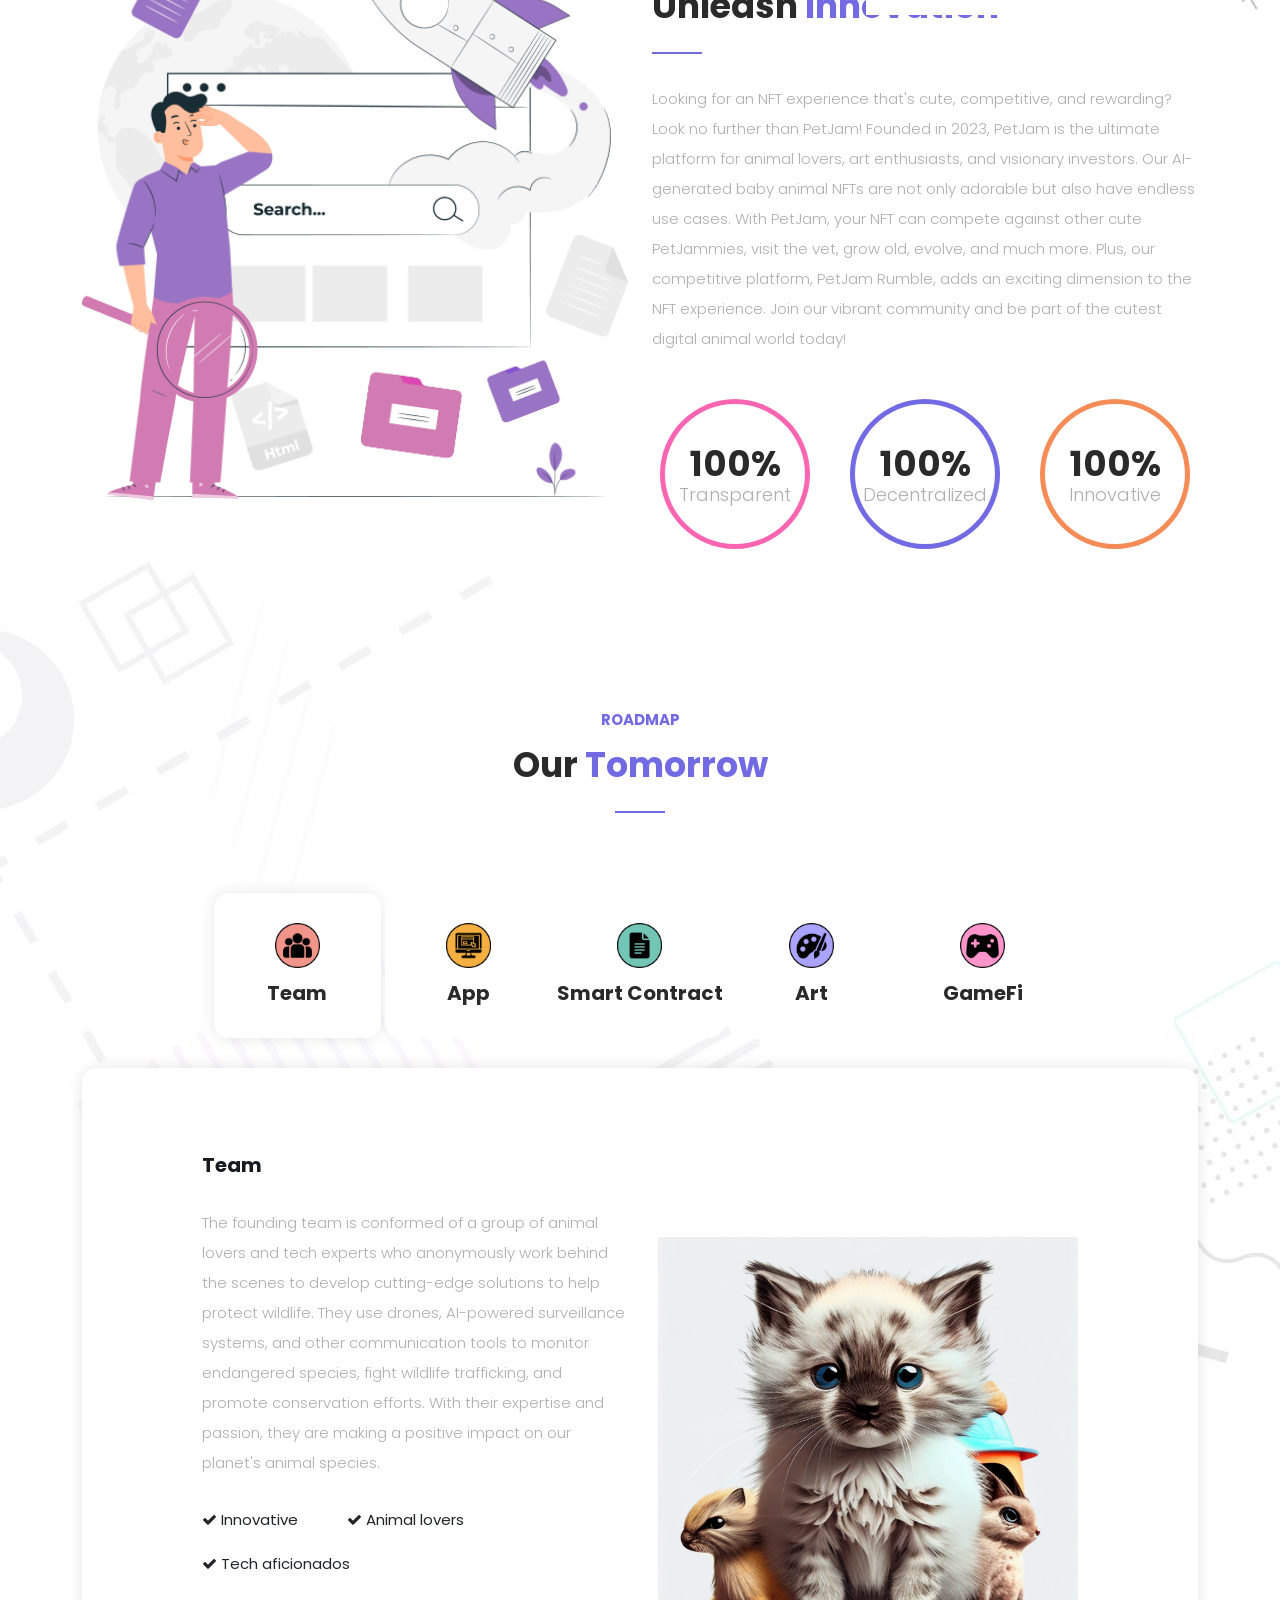
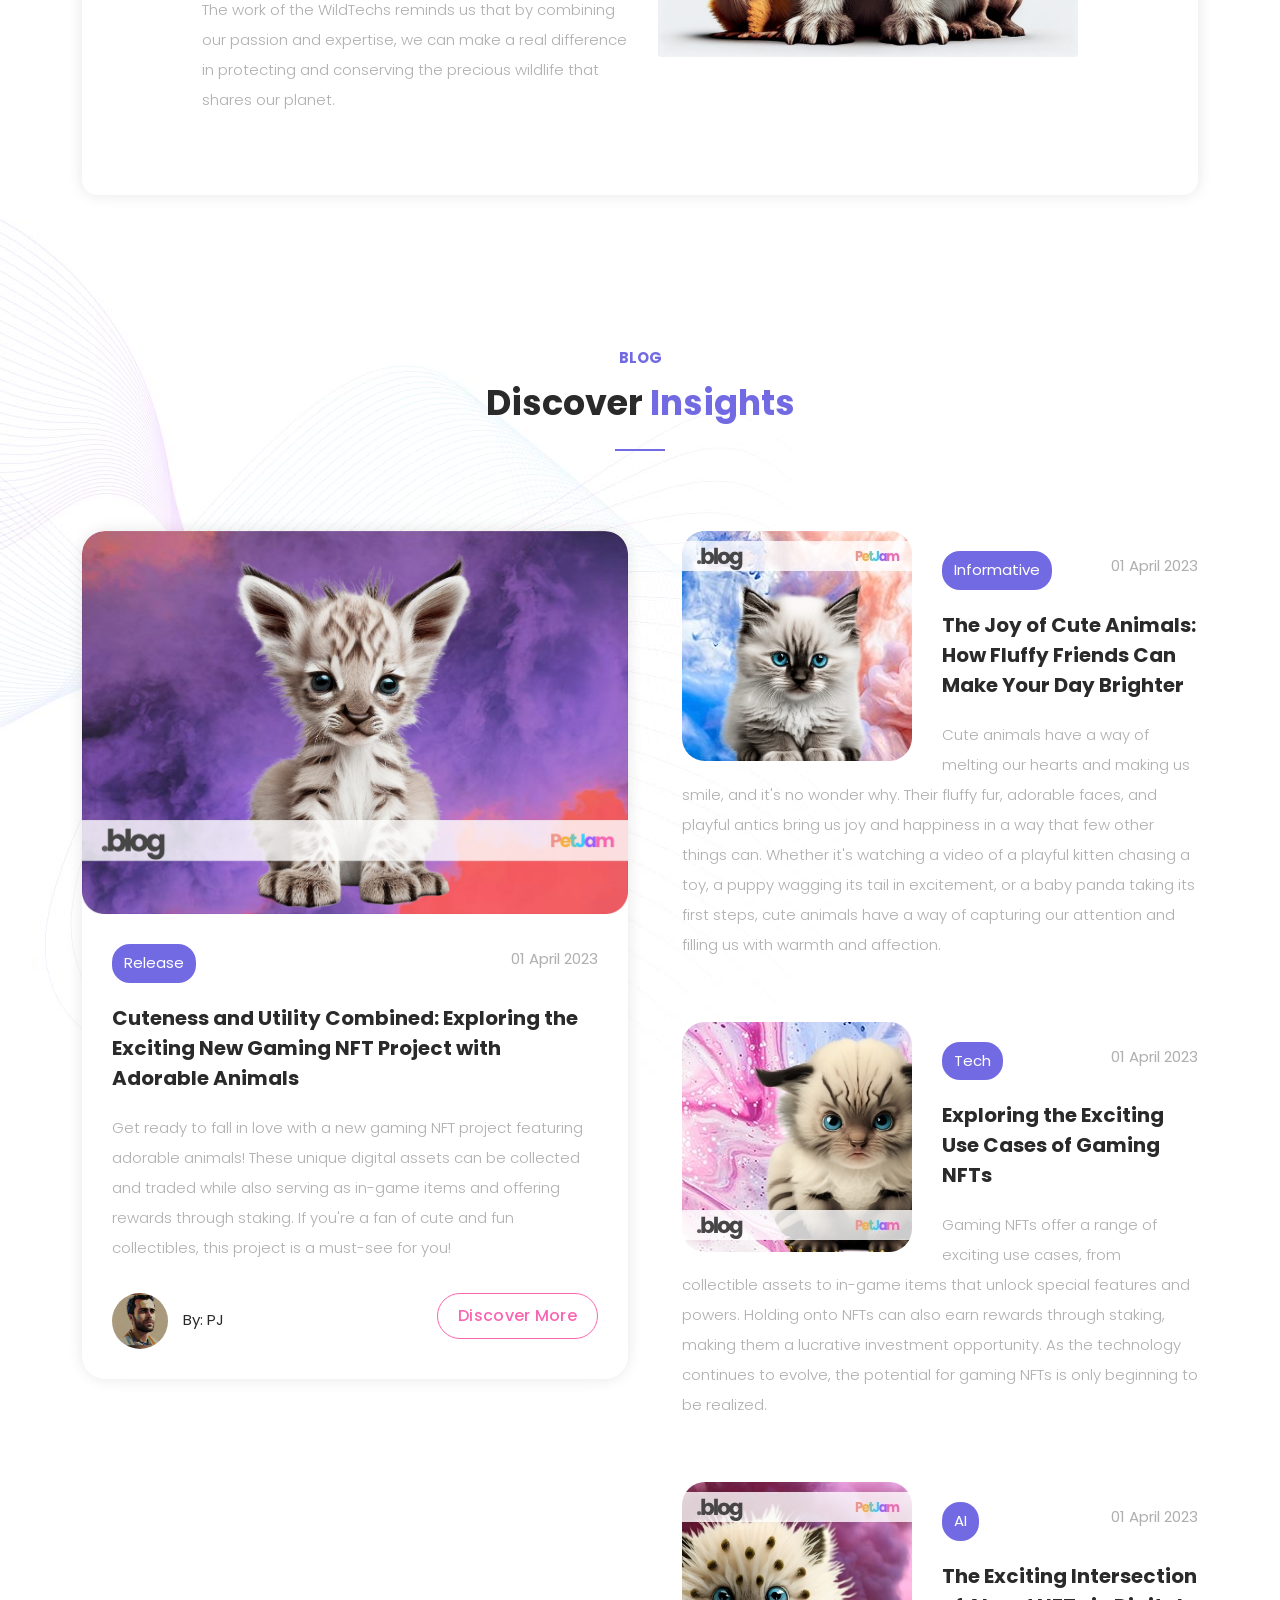
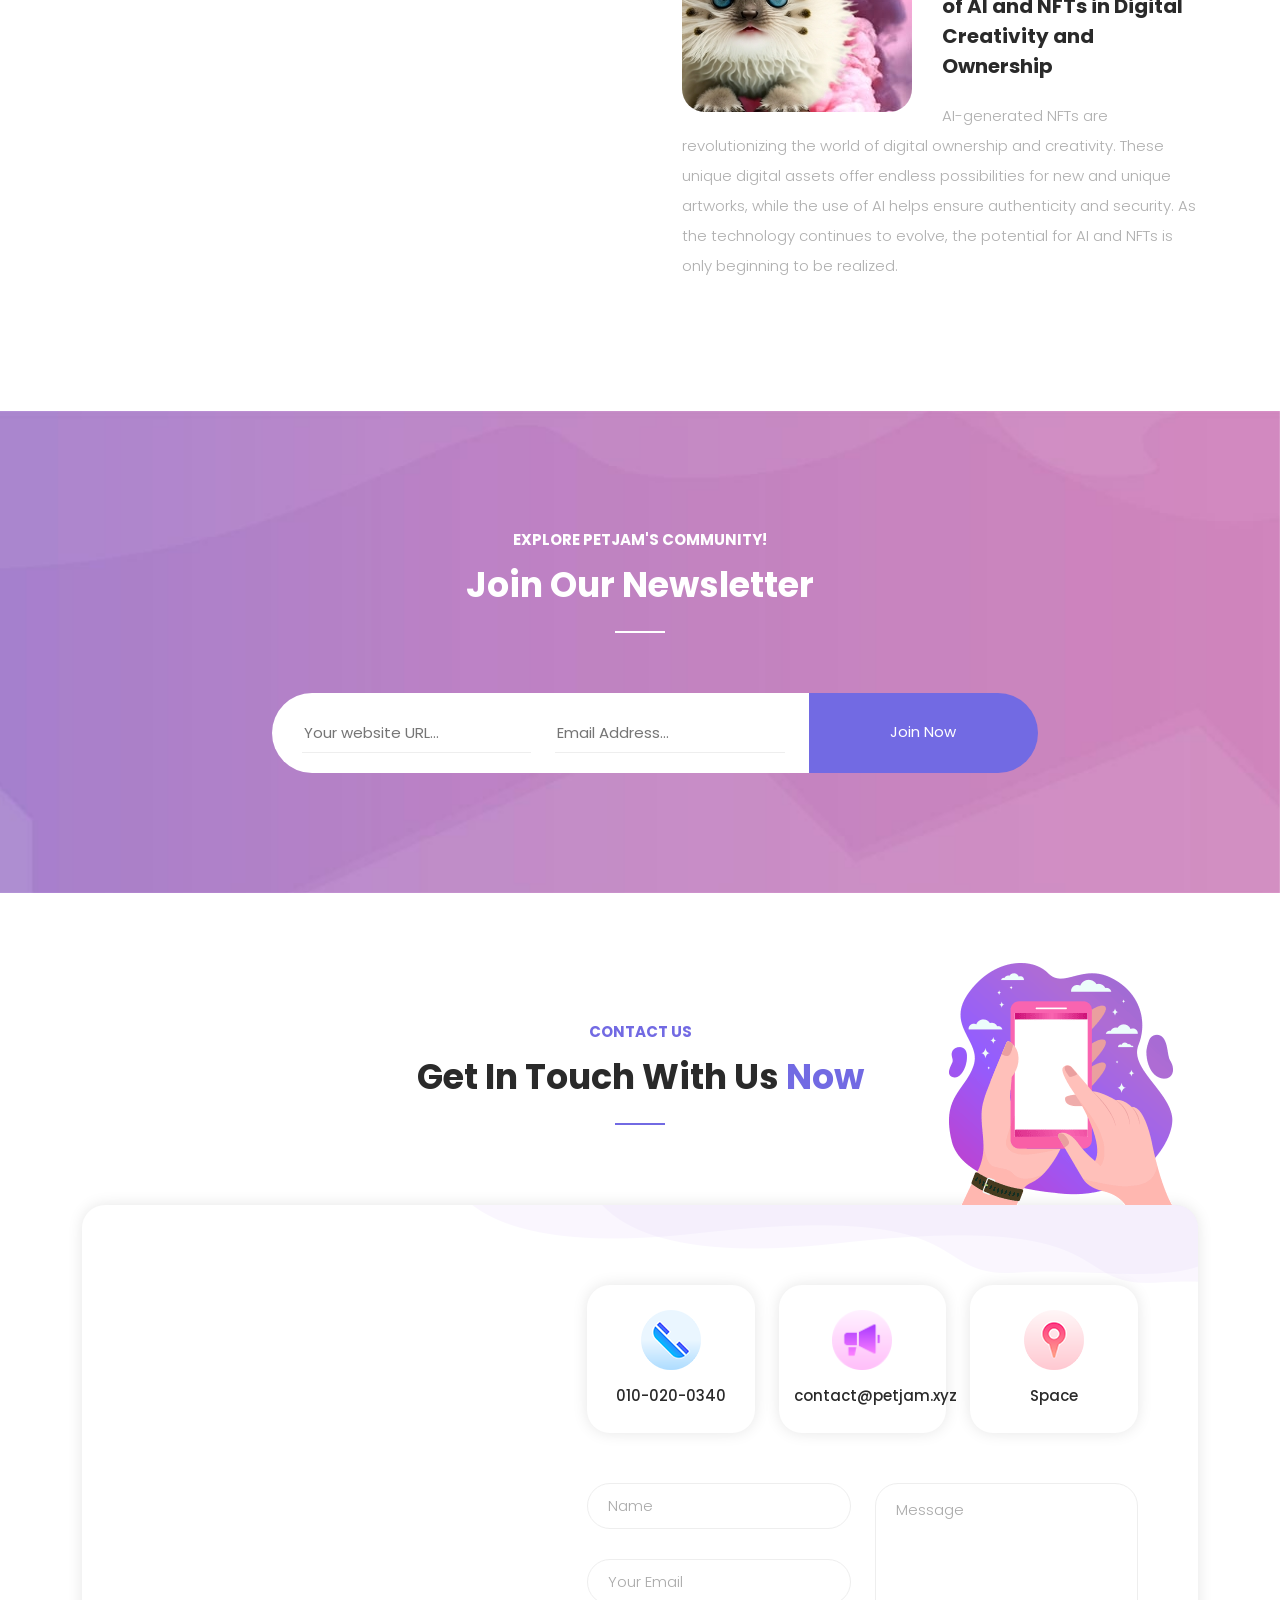
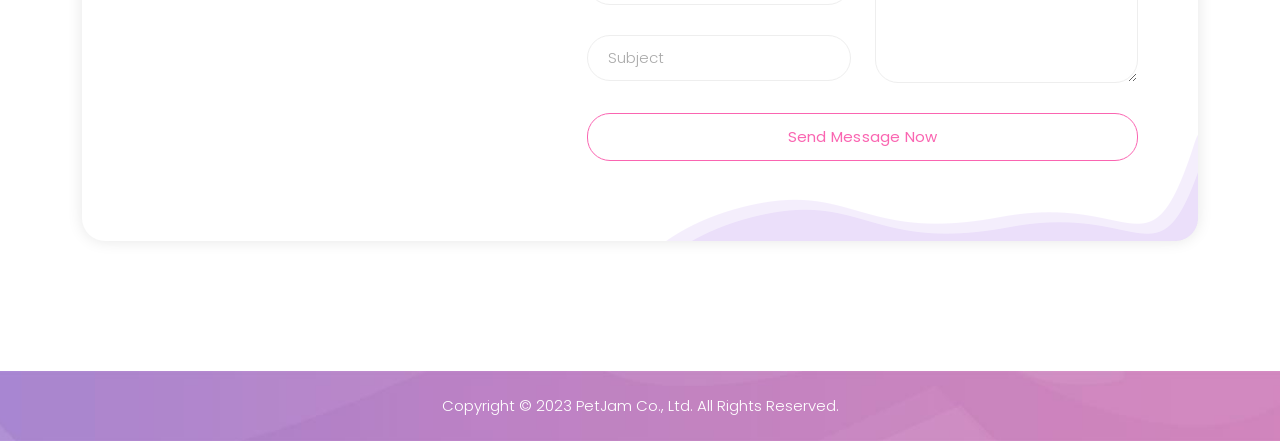
==== commit 4ff4f897: "Add files via upload" ====
--- a/index.html
+++ b/index.html
@@ -1018,14 +1018,14 @@
                                 <h4>GameFi</h4>
                                 <p>In this NFT project game, players collect baby animals to compete against each other in battles and evolve into more powerful creatures. With turn-based battles, breeding mechanics, and unique NFTs with their own set of skills and attributes, this game offers a fun and engaging gameplay experience for fans of NFTs and animal battles.</p>
                                 <div class="ticks-list"><span>  <span><i class="fa fa-check"></i> Fun </span> 
-                                  <span><i class="fa fa-check"></i> Collectibile </span> <span><i class="fa fa-check"></i> Play-to-Earn </span> <span><i class="fa fa-check"></i> Strategy</span></div>
+                                  <span><i class="fa fa-check"></i> Collectibile </span> <span><i class="fa fa-check"></i> Play-to-Earn </span> </div>
                                 <p>Get ready to unleash your inner animal trainer and dominate the NFT project game!
                                 </p>
                               </div>
                             </div>
                             <div class="col-lg-6 align-self-center">
                               <div class="right-image">
-                                <img src="assets/images/services-image.jpg" alt="">
+                                <img src="assets/images/services-image-05.jpg" alt="">
                               </div>
                             </div>
                           </div>
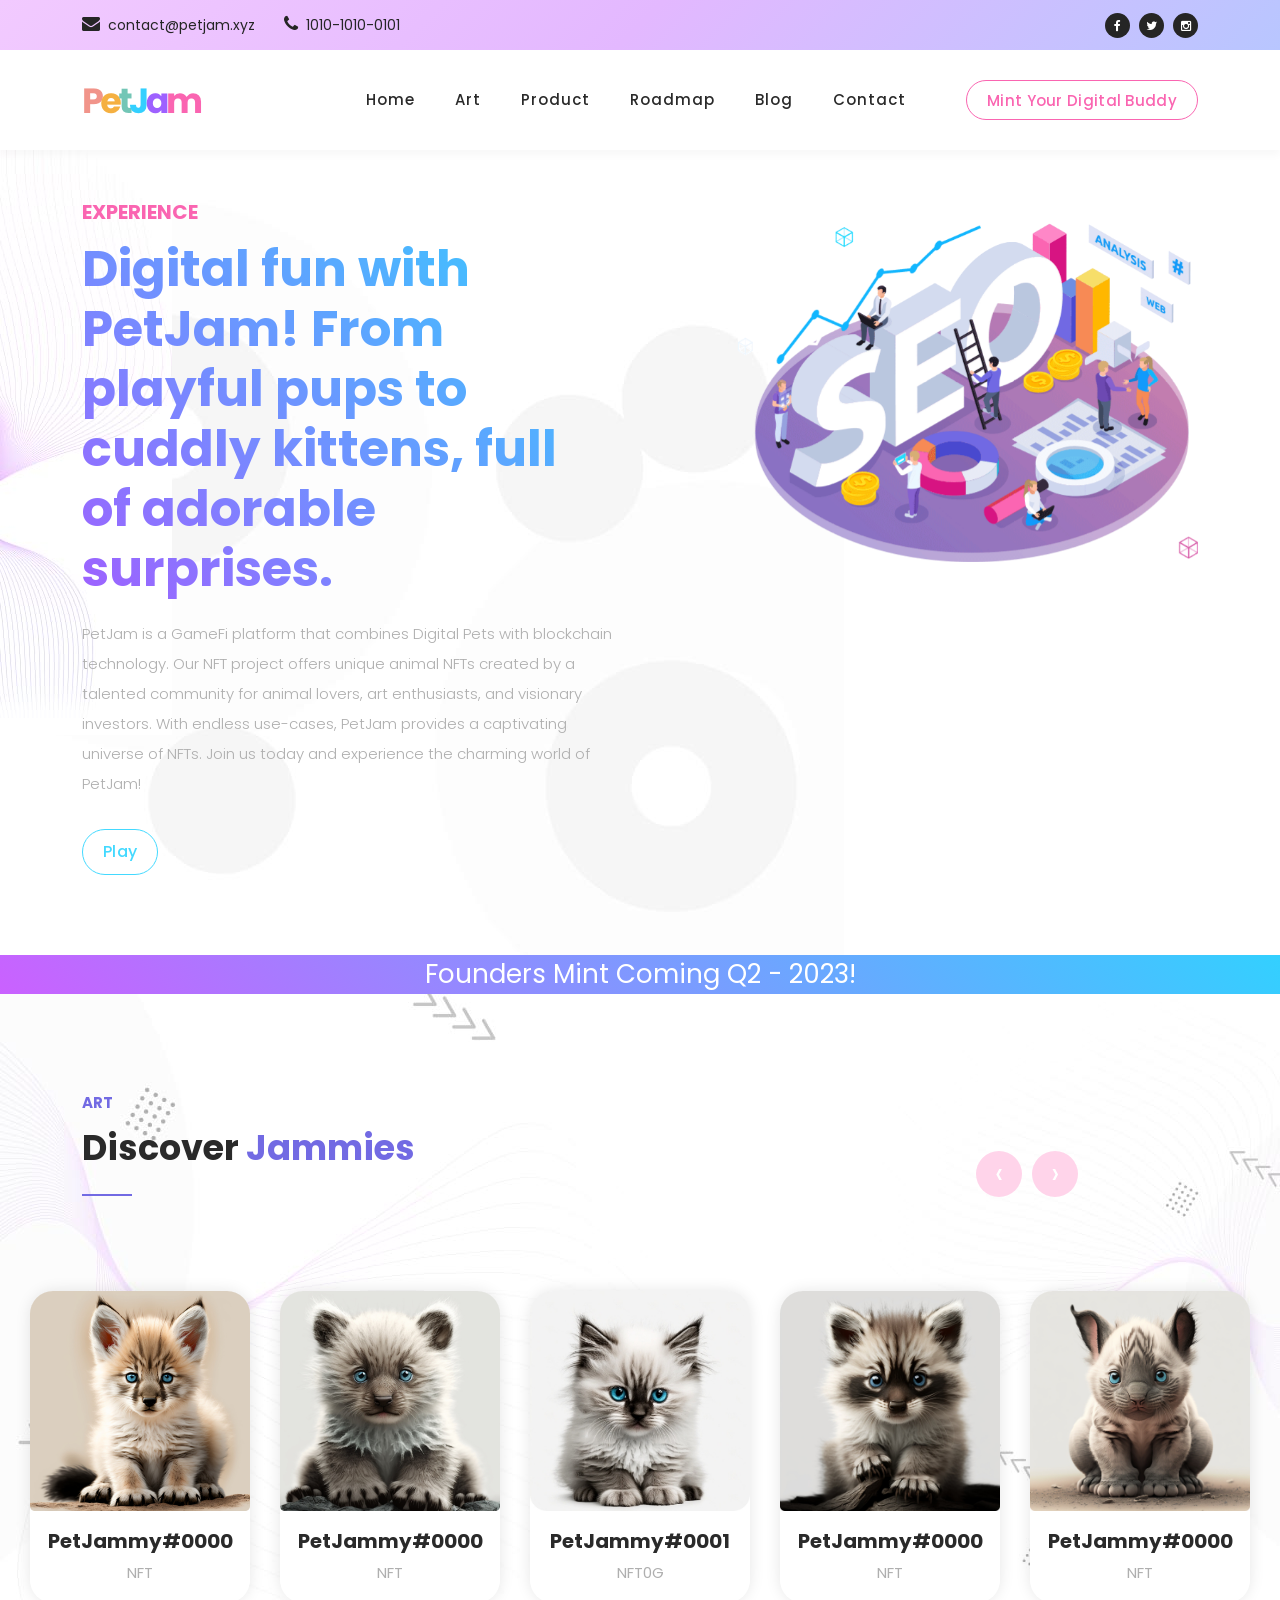
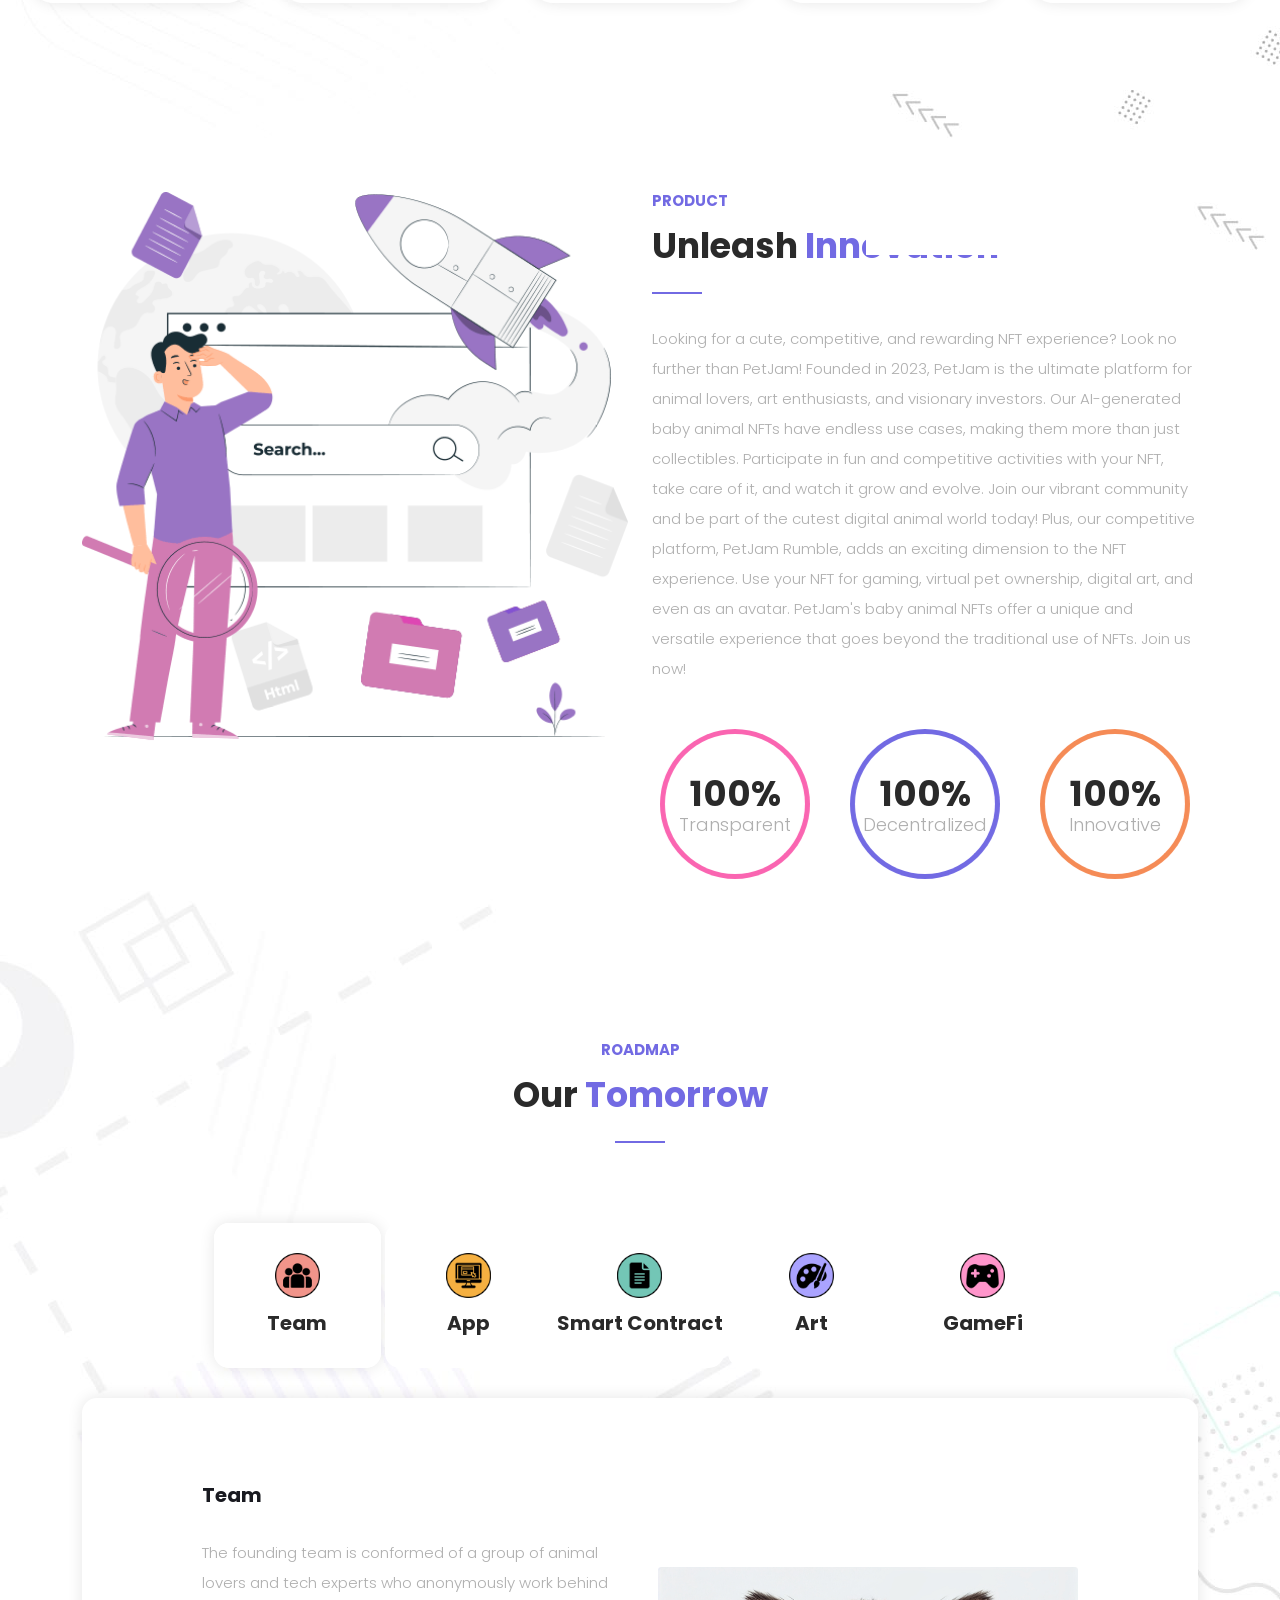
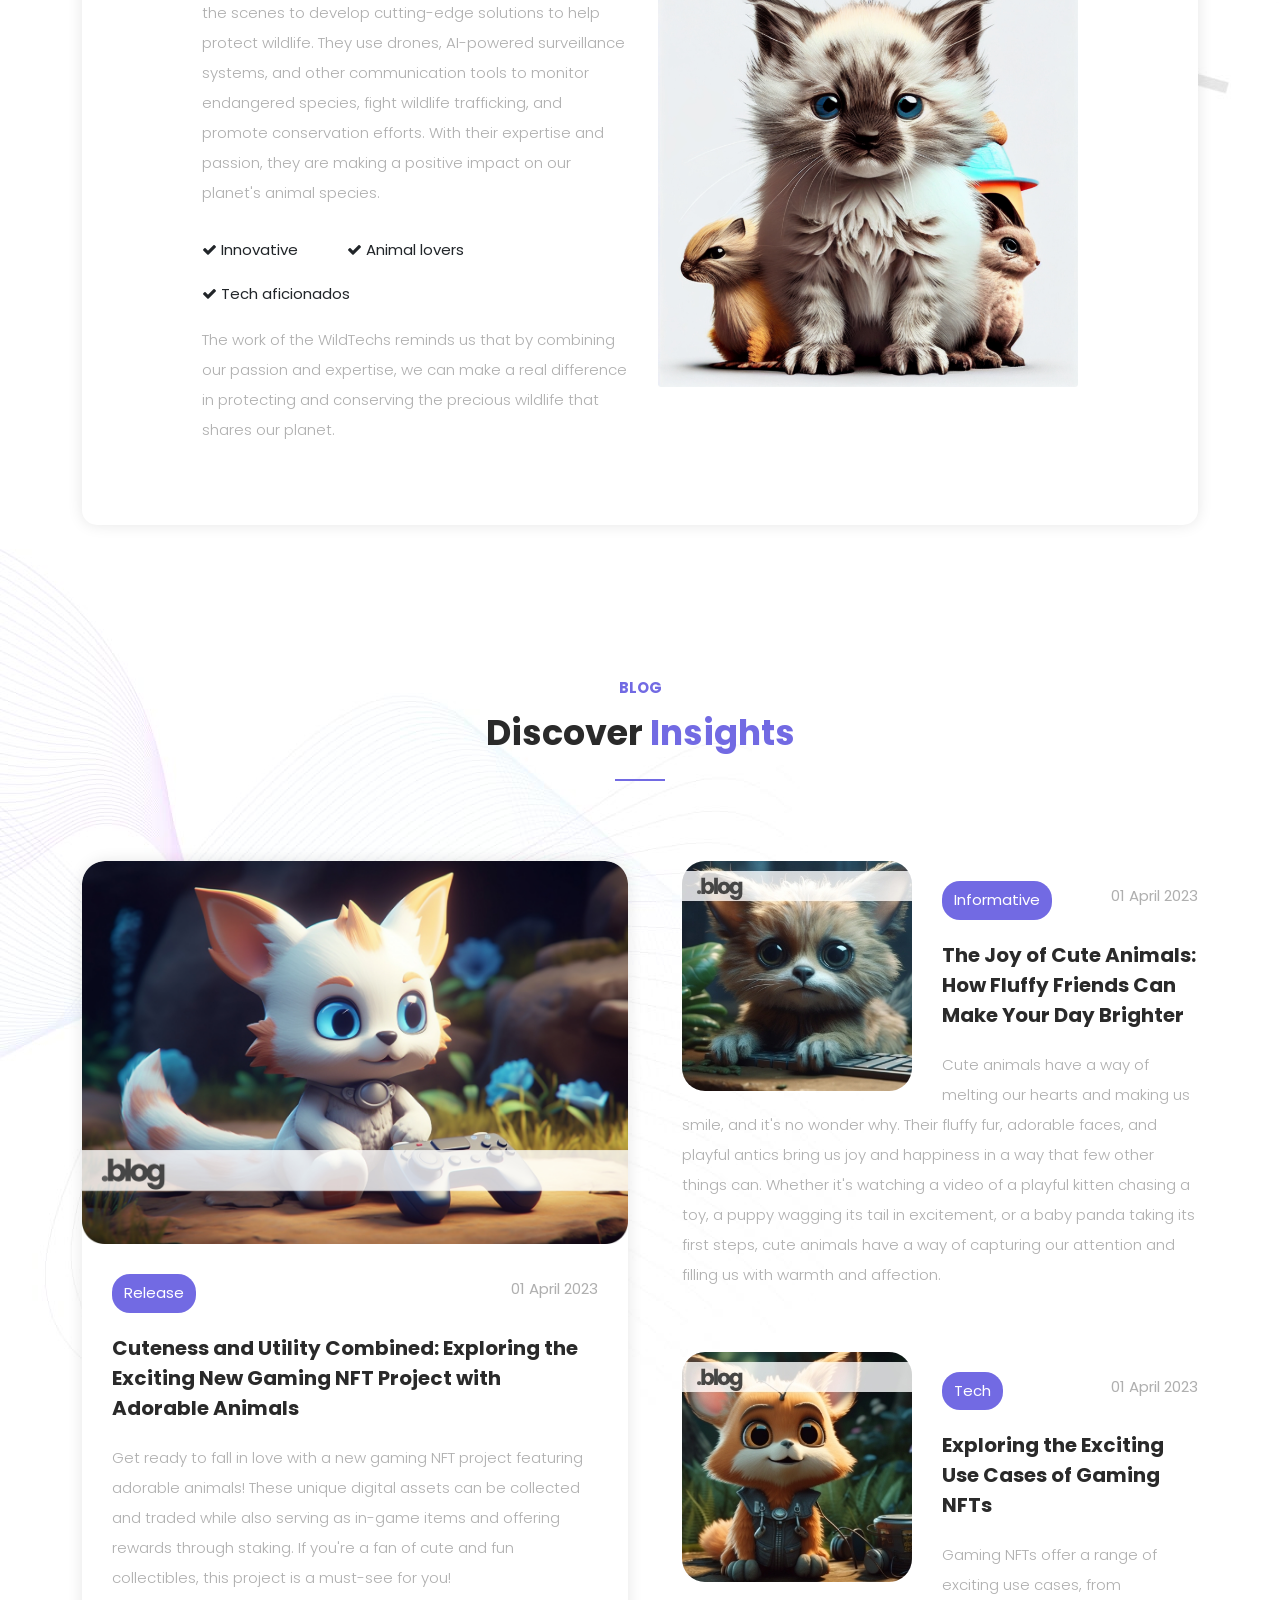
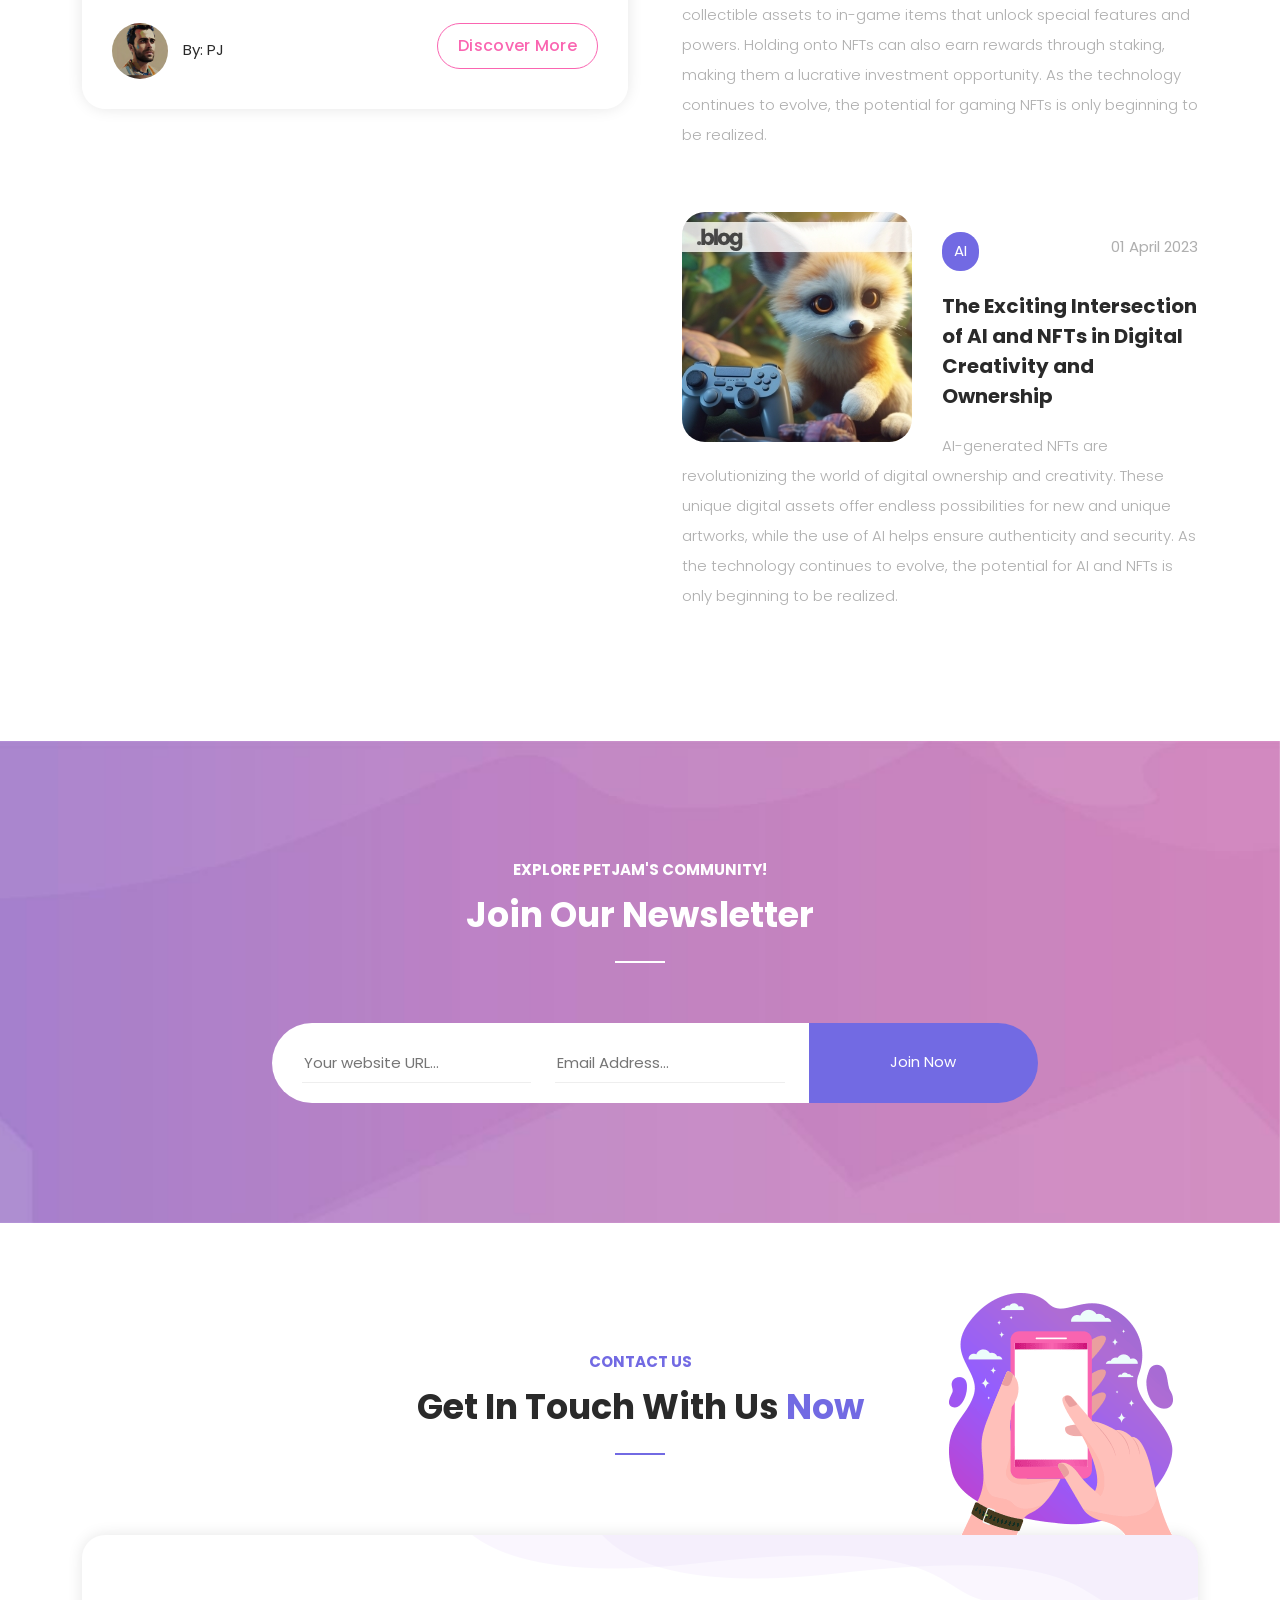
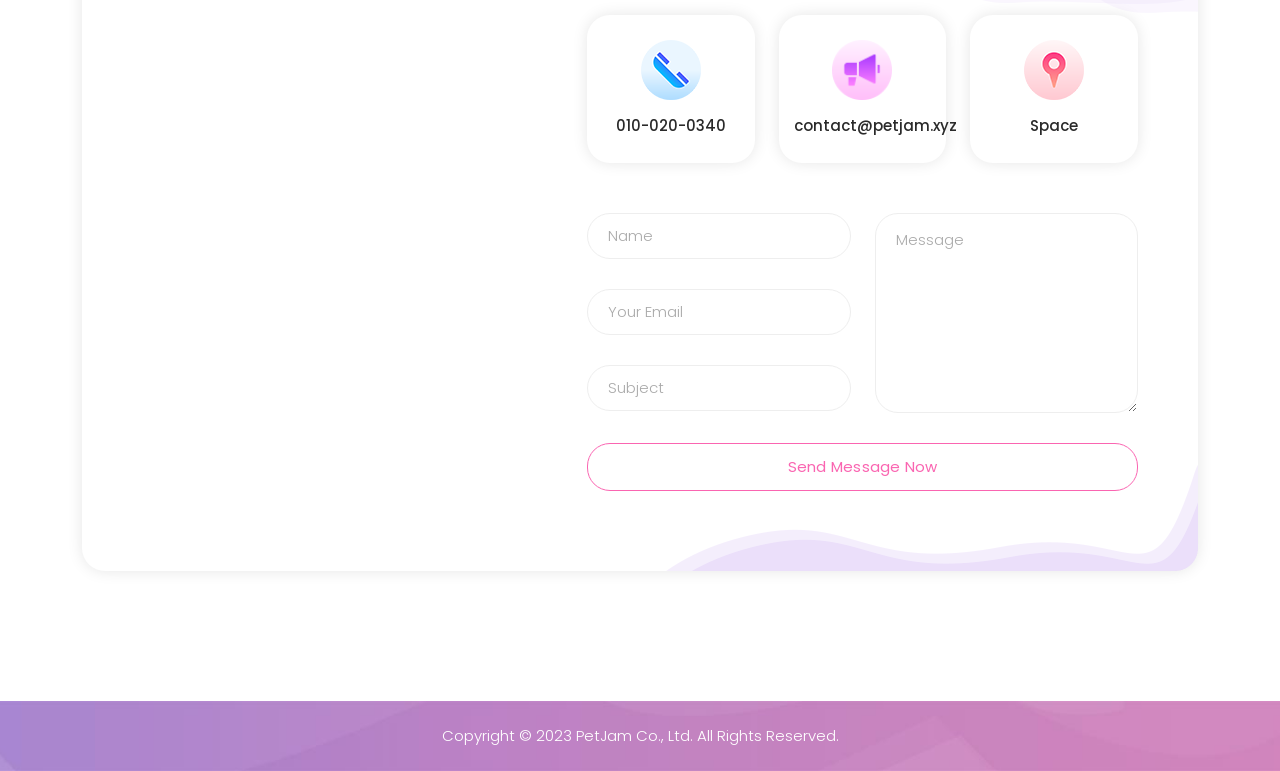
==== commit 4ab35d7a: "Add files via upload" ====
--- a/index.html
+++ b/index.html
@@ -107,12 +107,12 @@
                 <div class="row">
                   <div class="col-lg-12">
                     <h6>Experience </h6>
-                    <h2 class="gradient-text">Digital fun with PetJam!</h2>
+                    <h2 class="gradient-text">Digital fun with PetJam! From playful pups to cuddly kittens, full of adorable surprises.</h2>
                     <p>PetJam is a GameFi platform that combines Digital Pets with blockchain technology. Our NFT project offers unique animal NFTs created by a talented community for animal lovers, art enthusiasts, and visionary investors. With endless use-cases, PetJam provides a captivating universe of NFTs. Join us today and experience the charming world of PetJam!</p>
                   </div>
                   <div class="col-lg-12">
                     <div class="border-first-buttonblue scroll-to-section">
-                      <a href="#portfolio">Explore Now</a>
+                      <a href="#portfolio">Play</a>
                     </div>
                   </div>
                 </div>
@@ -799,7 +799,7 @@
                   <h4>Unleash <em>innovation</em></h4>
                   <div class="line-dec"></div>
                 </div>
-                <p>Looking for an NFT experience that's cute, competitive, and rewarding? Look no further than PetJam! Founded in 2023, PetJam is the ultimate platform for animal lovers, art enthusiasts, and visionary investors. Our AI-generated baby animal NFTs are not only adorable but also have endless use cases. With PetJam, your NFT can compete against other cute PetJammies, visit the vet, grow old, evolve, and much more. Plus, our competitive platform, PetJam Rumble, adds an exciting dimension to the NFT experience. Join our vibrant community and be part of the cutest digital animal world today!</p>
+                <p>Looking for a cute, competitive, and rewarding NFT experience? Look no further than PetJam! Founded in 2023, PetJam is the ultimate platform for animal lovers, art enthusiasts, and visionary investors. Our AI-generated baby animal NFTs have endless use cases, making them more than just collectibles. Participate in fun and competitive activities with your NFT, take care of it, and watch it grow and evolve. Join our vibrant community and be part of the cutest digital animal world today! Plus, our competitive platform, PetJam Rumble, adds an exciting dimension to the NFT experience. Use your NFT for gaming, virtual pet ownership, digital art, and even as an avatar. PetJam's baby animal NFTs offer a unique and versatile experience that goes beyond the traditional use of NFTs. Join us now!</p>
                 <div class="row">
                   <div class="col-lg-4 col-sm-4">
                     <div class="skill-item first-skill-item wow fadeIn" data-wow-duration="1s" data-wow-delay="0s">
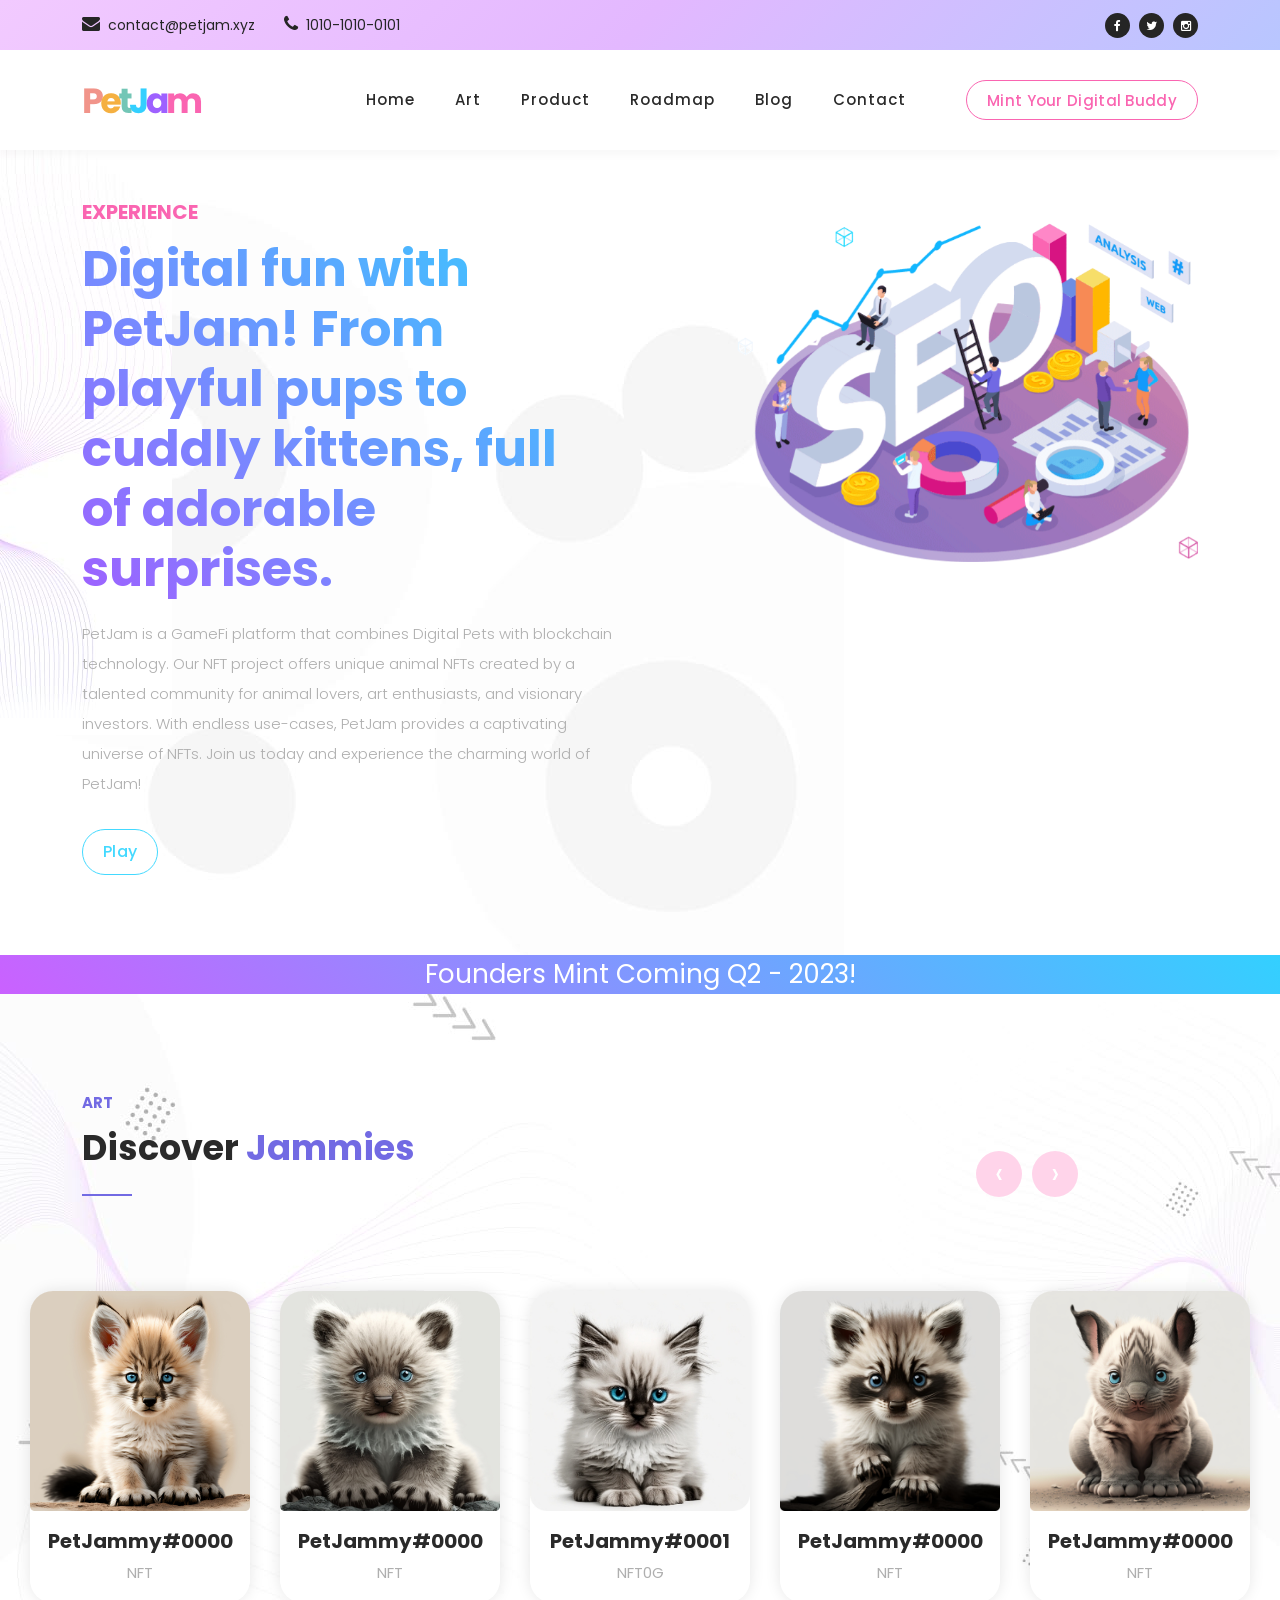
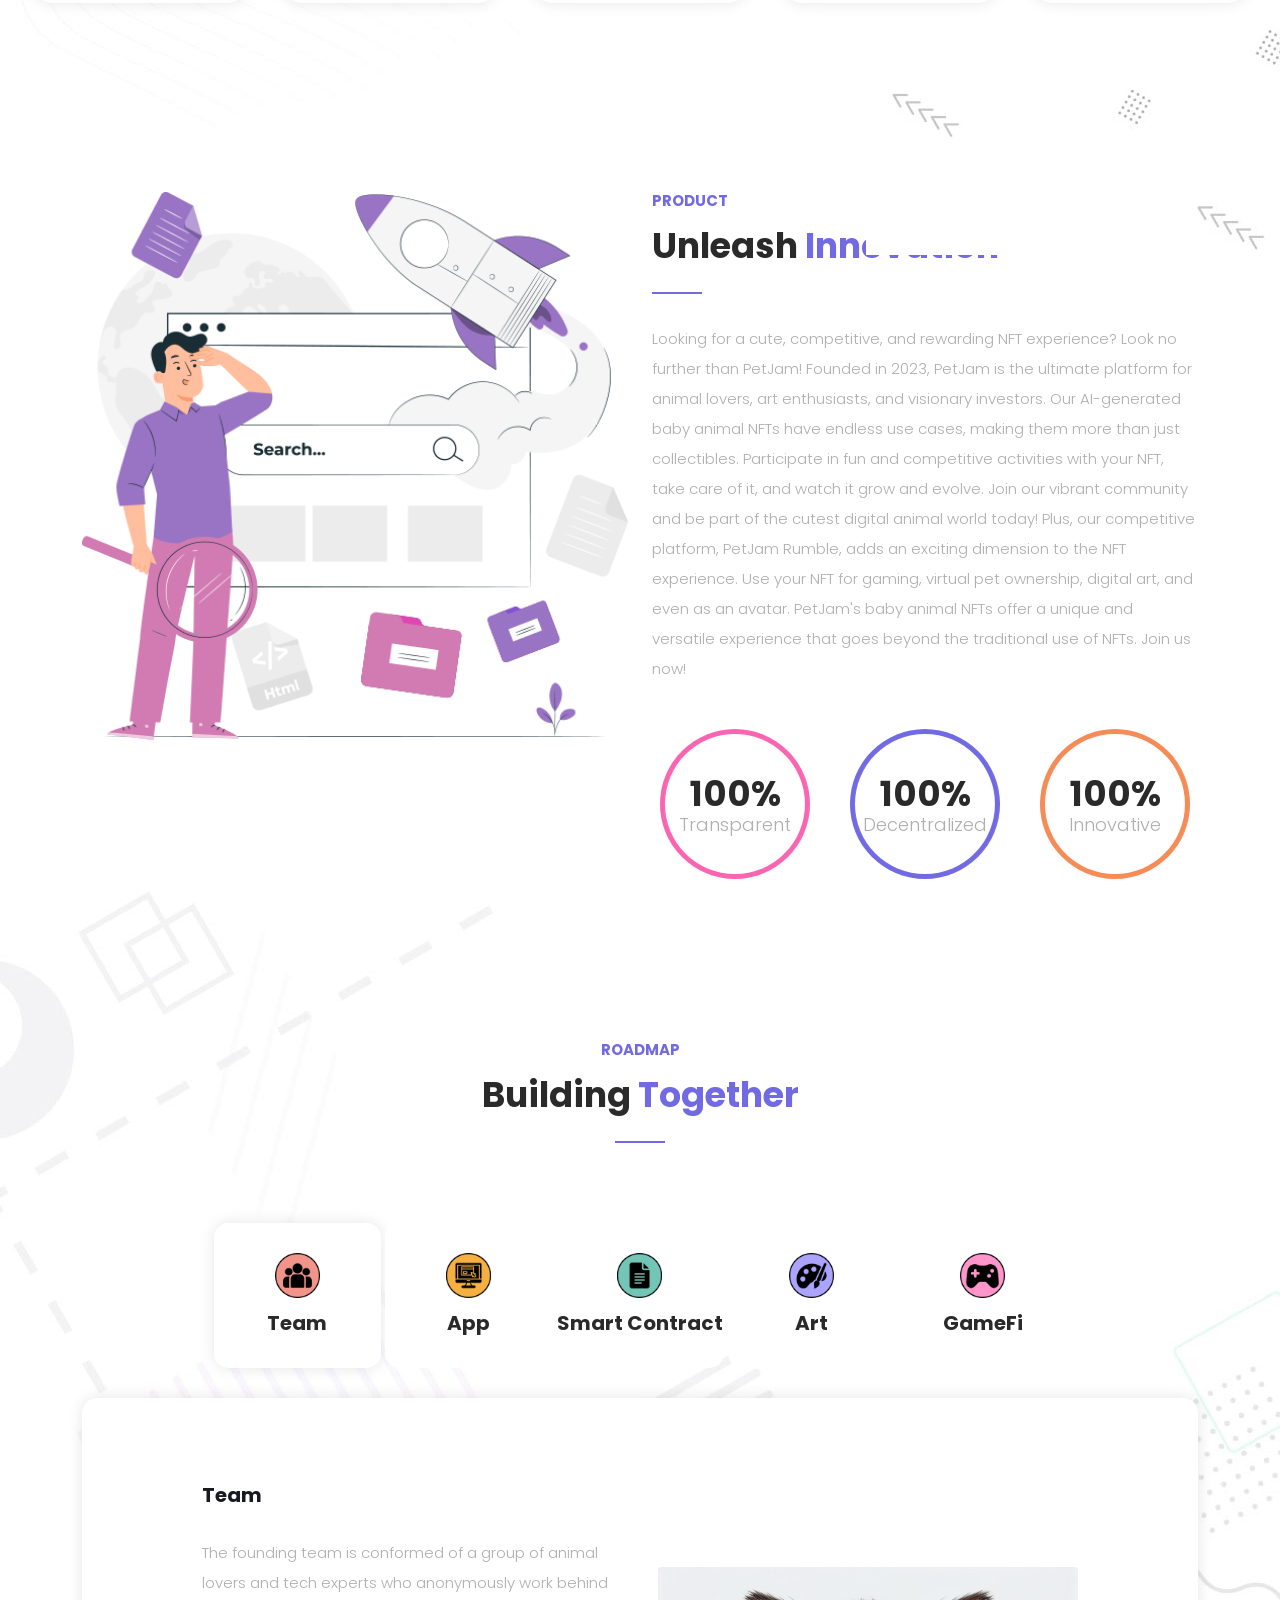
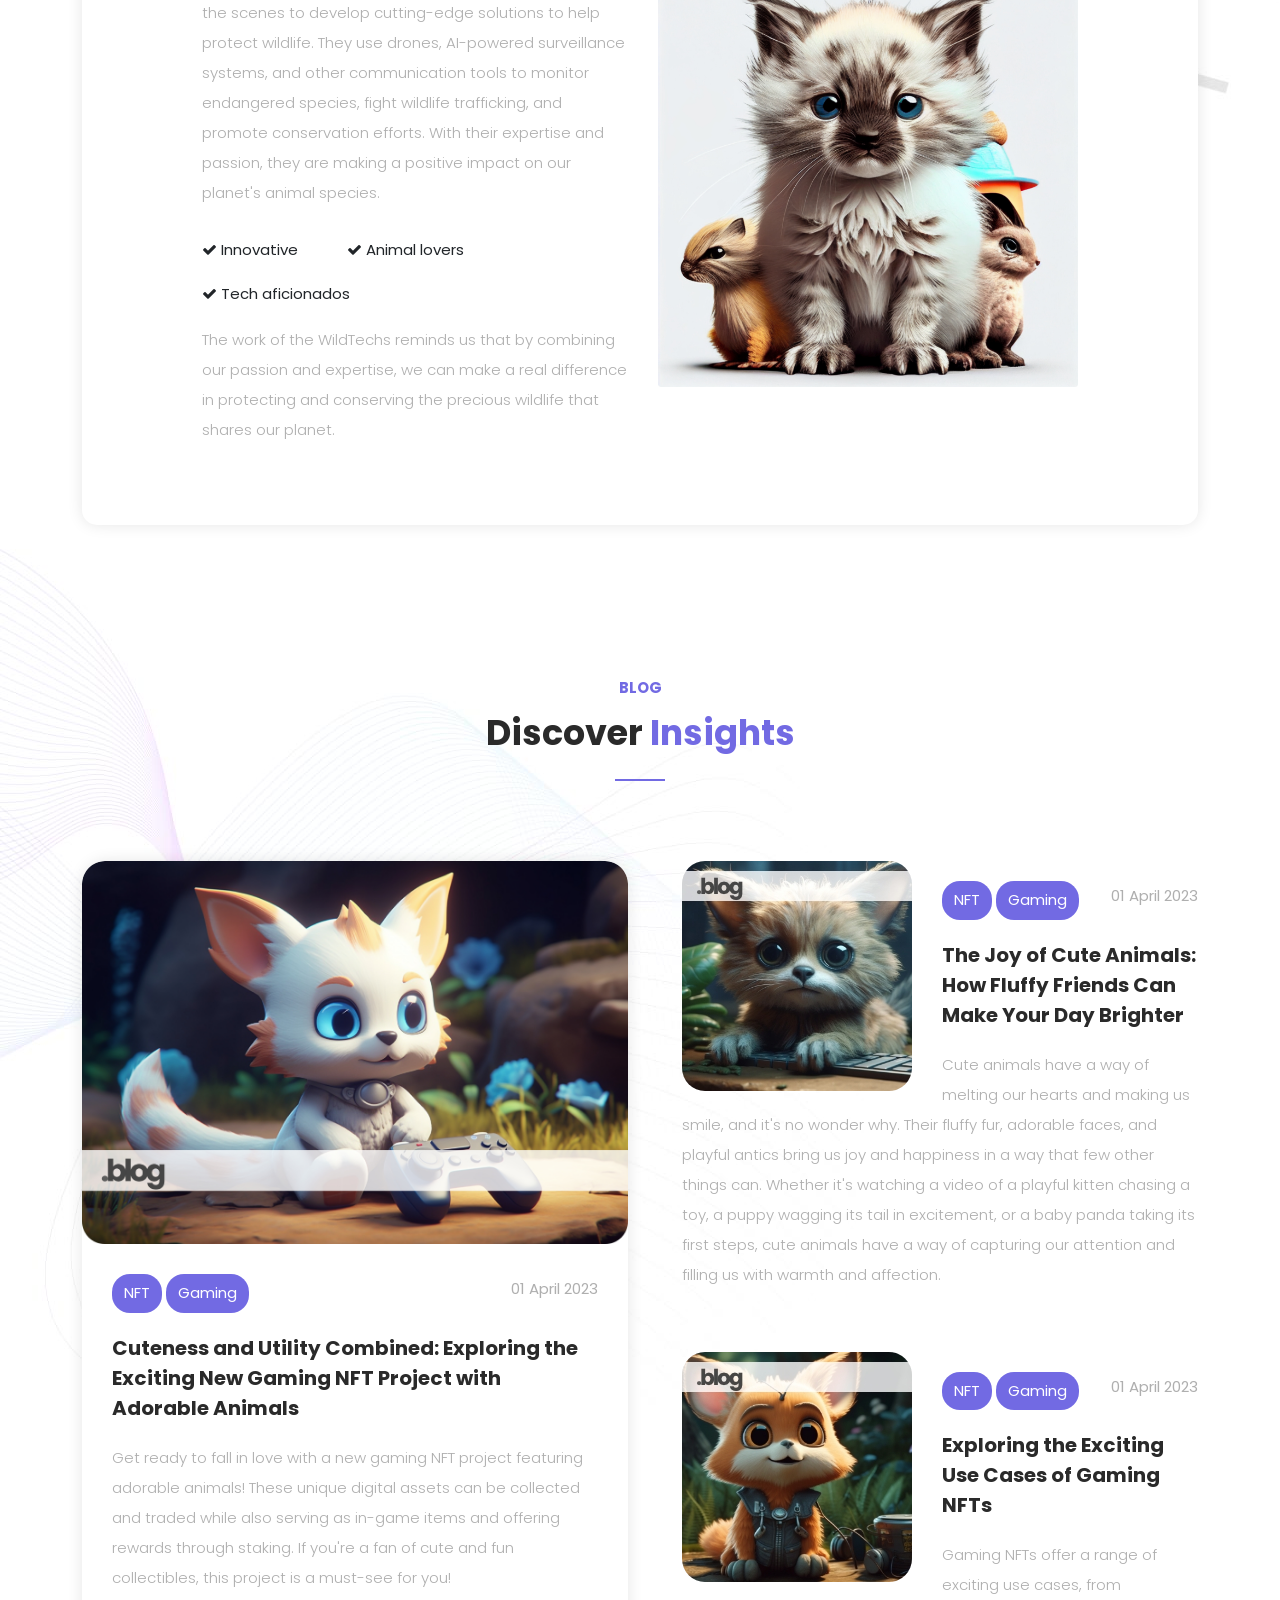
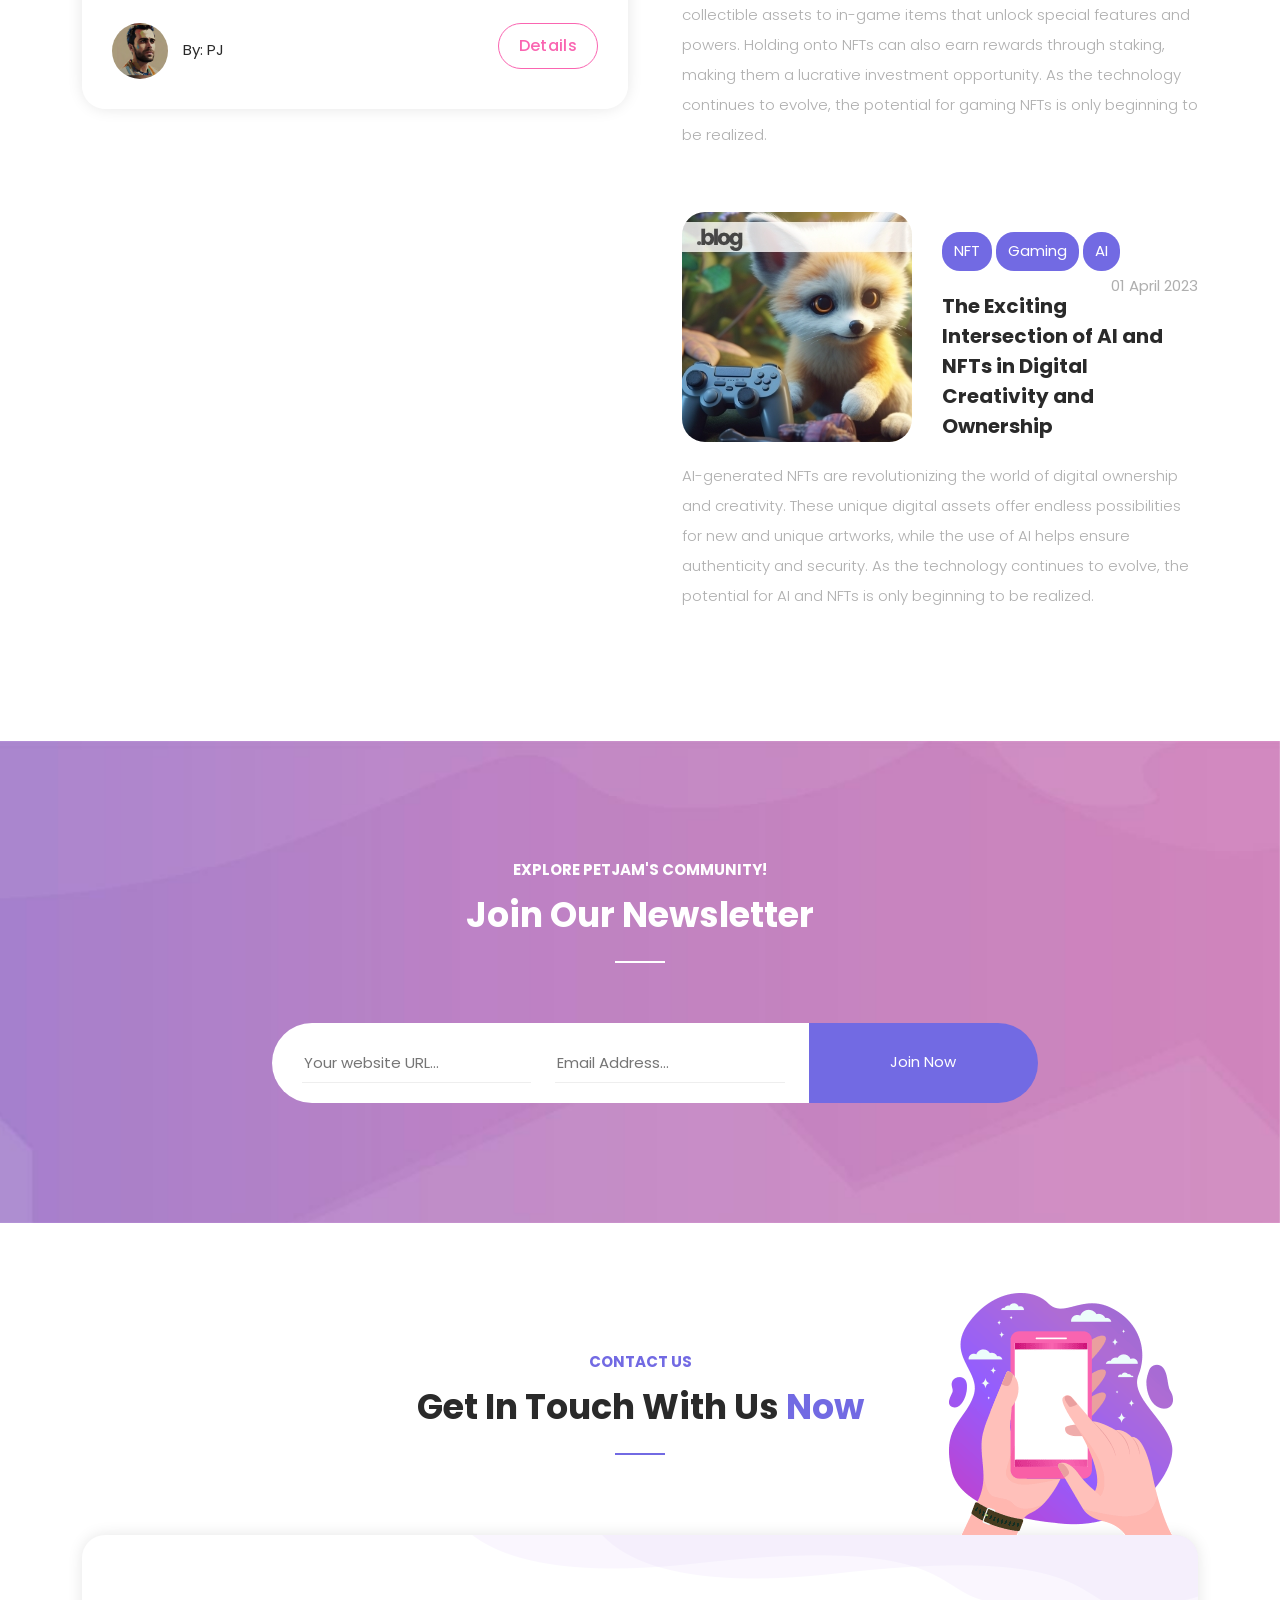
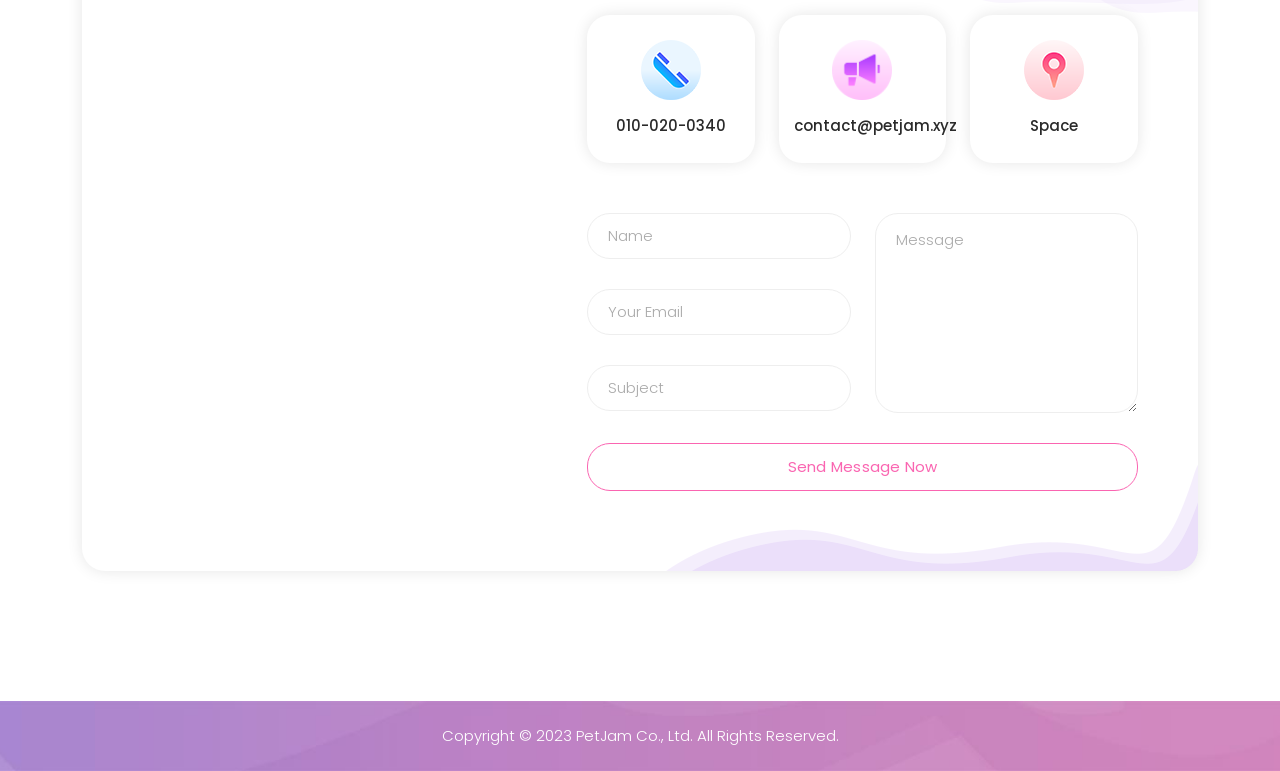
==== commit c320bbb4: "Add files via upload" ====
--- a/index.html
+++ b/index.html
@@ -873,7 +873,7 @@
         <div class="col-lg-12">
           <div class="section-heading  wow fadeInDown" data-wow-duration="1s" data-wow-delay="0.5s">
             <h6>Roadmap</h6>
-            <h4>Our <em>Tomorrow</em></h4>
+            <h4>Building <em>Together</em></h4>
             <div class="line-dec"></div>
           </div>
         </div>
@@ -948,7 +948,7 @@
                             <div class="col-lg-6 align-self-center">
                               <div class="left-text">
                                 <h4>Website & Application</h4>
-                                <p>We'll be showcasing our amazing art, giving you sneak peeks into our exciting roadmap updates, sharing the latest news and stories on our blog, and basically, telling you everything you need to know about our awesome project! Think of us as your cool and quirky tour guide, leading you through a magical wonderland of creativity, innovation, and endless possibilities. So come along for the ride, grab a cup of coffee, and get ready to be wowed as we constantly update and improve our website with new and exciting displays of our art, fresh news, and fun tidbits that will keep you coming back for more!</p>
+                                <p>We'll be showcasing our amazing art, giving you sneak peeks into our exciting roadmap updates, sharing the latest news and stories on our blog, and basically, telling you everything you need to know about our awesome project! Our upcoming game will revolutionize the use of NFTs. The community will use their NFTs for a variety of use-cases, including virtual pet ownership, gaming, digital art, and as avatars. With endless possibilities for customization and interaction, this game will offer a unique and immersive experience that goes beyond traditional NFT collectibles. Stay tuned for more updates and join us in creating the future of NFT gaming!</p>
                                 <div class="ticks-list"> <span><i class="fa fa-check"></i> Engaging </span> <span><i class="fa fa-check"></i> Up-to-date </span>
                                   <span><i class="fa fa-check"></i> User-friendly</span>  </div>
                                 <p>Revolutionize the way you work, play, and connect with our innovative and user-friendly application.</p>
@@ -1062,12 +1062,13 @@
               <a href="#"><img src="assets/images/blog-post-01.jpg" alt=""></a>
             </div>
             <div class="down-content">
-              <span class="category">Release</span>
+              <span class="category">NFT</span>
+              <span class="category">Gaming</span>
               <span class="date">01 April 2023</span>
               <a href="#"><h4>Cuteness and Utility Combined: Exploring the Exciting New Gaming NFT Project with Adorable Animals</h4></a>
               <p>Get ready to fall in love with a new gaming NFT project featuring adorable animals! These unique digital assets can be collected and traded while also serving as in-game items and offering rewards through staking. If you're a fan of cute and fun collectibles, this project is a must-see for you!</p>
               <span class="author"><img src="assets/images/author-post.jpg" alt="">By: PJ</span>
-              <div class="border-first-button"><a href="#">Discover More</a></div>
+              <div class="border-first-button"><a href="#">Details</a></div>
             </div>
           </div>
         </div>
@@ -1080,7 +1081,8 @@
                     <a href="#"><img src="assets/images/blog-post-02.jpg" alt=""></a>
                   </div>
                   <div class="right-content">
-                    <span class="category">Informative</span>
+                    <span class="category">NFT</span>
+                    <span class="category">Gaming</span>
                     <span class="date">01 April 2023</span>
                     <a href="#"><h4>The Joy of Cute Animals: How Fluffy Friends Can Make Your Day Brighter</h4></a>
                     <p>Cute animals have a way of melting our hearts and making us smile, and it's no wonder why. Their fluffy fur, adorable faces, and playful antics bring us joy and happiness in a way that few other things can.
@@ -1097,7 +1099,8 @@
                     <a href="#"><img src="assets/images/blog-post-03.jpg" alt=""></a>
                   </div>
                   <div class="right-content">
-                    <span class="category">Tech</span>
+                    <span class="category">NFT</span>
+                    <span class="category">Gaming</span>
                     <span class="date">01 April 2023</span>
                     <a href="#"><h4>Exploring the Exciting Use Cases of Gaming NFTs</h4></a>
                     <p>Gaming NFTs offer a range of exciting use cases, from collectible assets to in-game items that unlock special features and powers. Holding onto NFTs can also earn rewards through staking, making them a lucrative investment opportunity. As the technology continues to evolve, the potential for gaming NFTs is only beginning to be realized.</p>
@@ -1110,7 +1113,10 @@
                     <a href="#"><img src="assets/images/blog-post-04.jpg" alt=""></a>
                   </div>
                   <div class="right-content">
+                    <span class="category">NFT</span>
+                    <span class="category">Gaming</span>
                     <span class="category">AI</span>
+                   
                     <span class="date">01 April 2023</span>
                     <a href="#"><h4>The Exciting Intersection of AI and NFTs in Digital Creativity and Ownership</h4></a>
                     <p>AI-generated NFTs are revolutionizing the world of digital ownership and creativity. These unique digital assets offer endless possibilities for new and unique artworks, while the use of AI helps ensure authenticity and security. As the technology continues to evolve, the potential for AI and NFTs is only beginning to be realized.
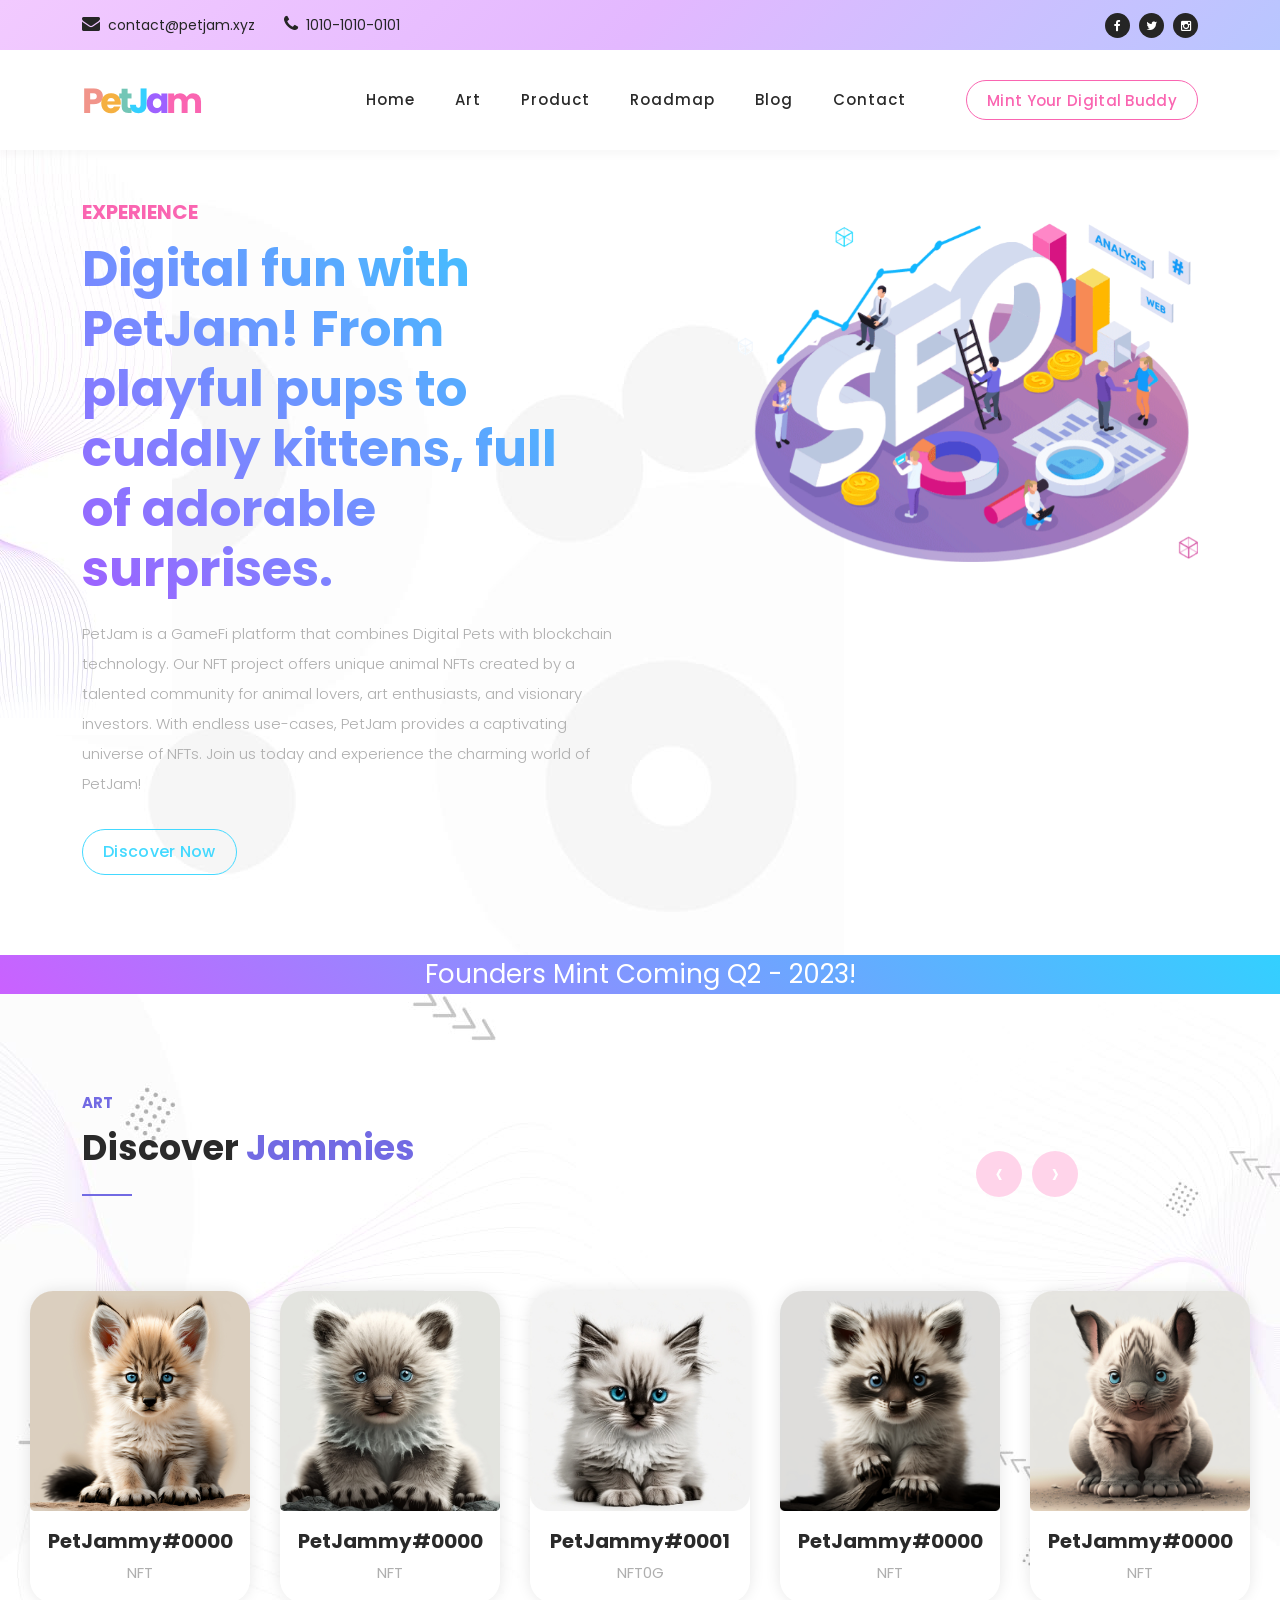
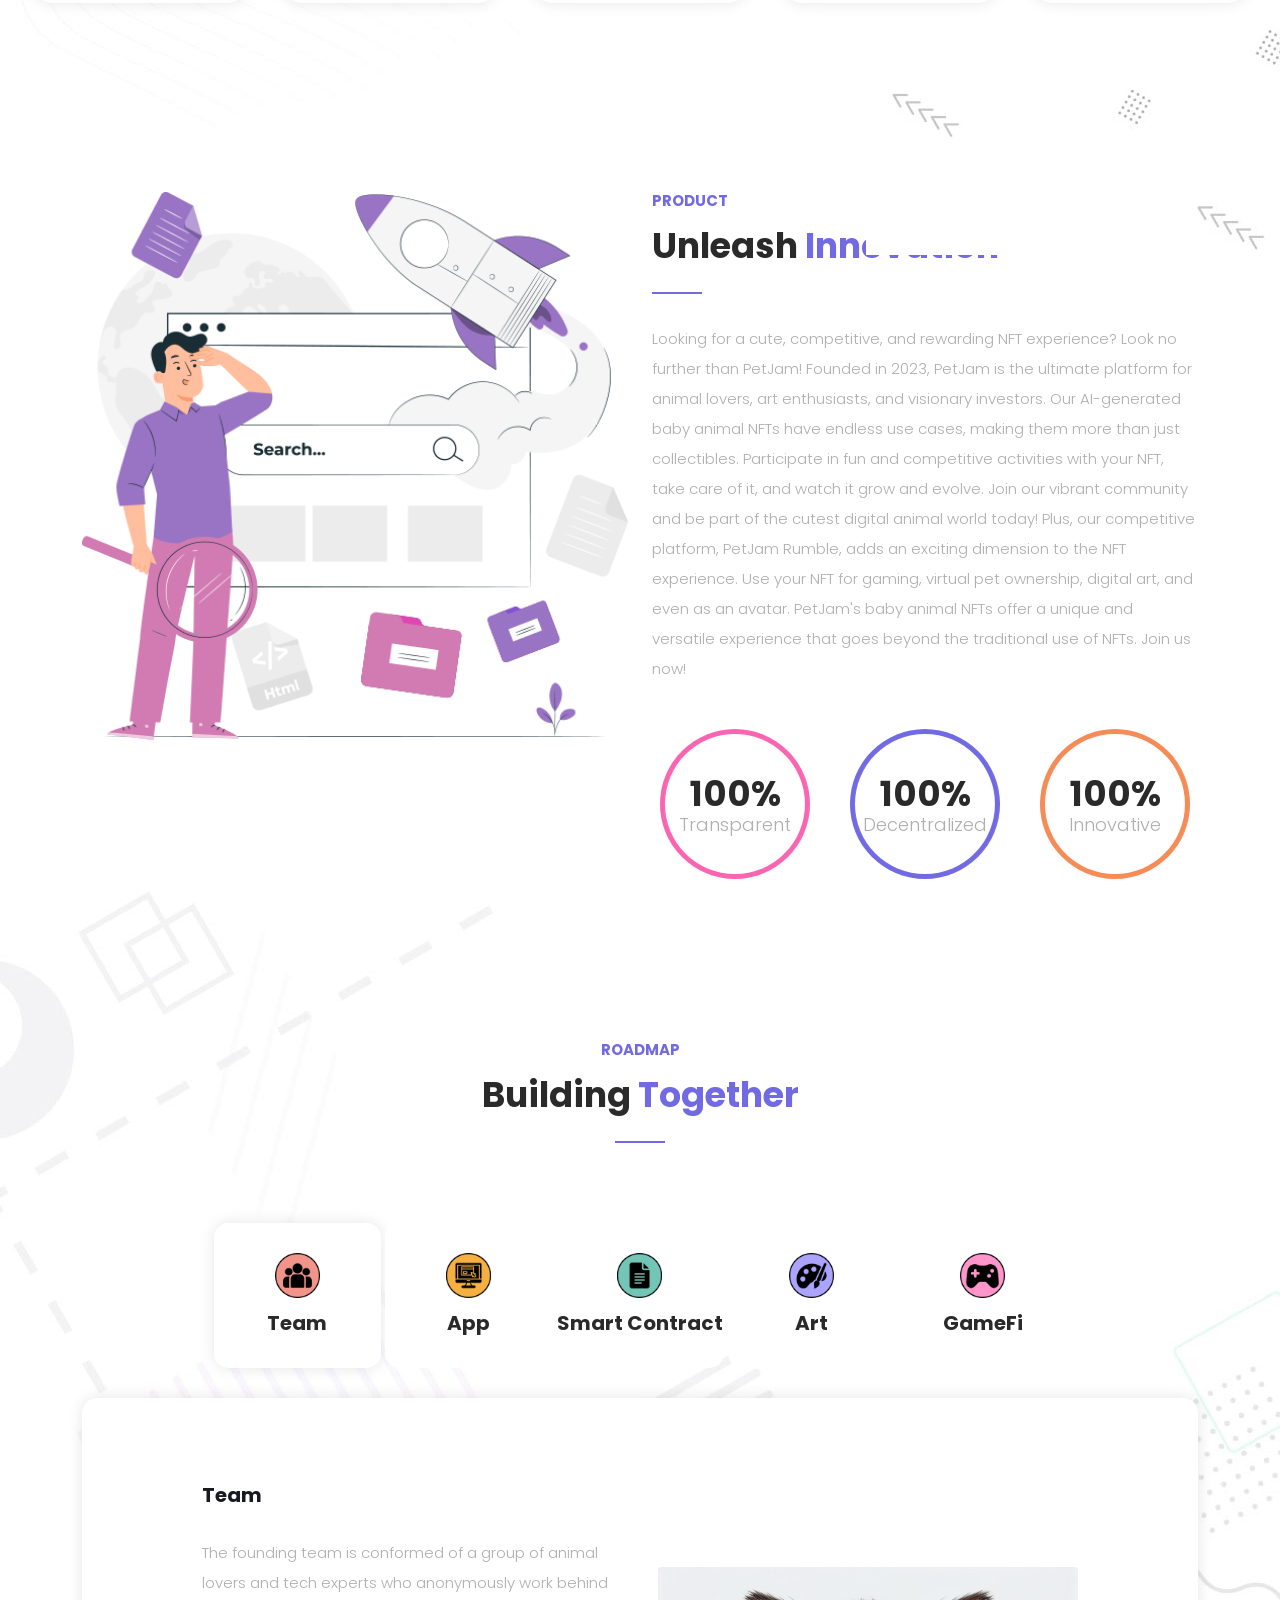
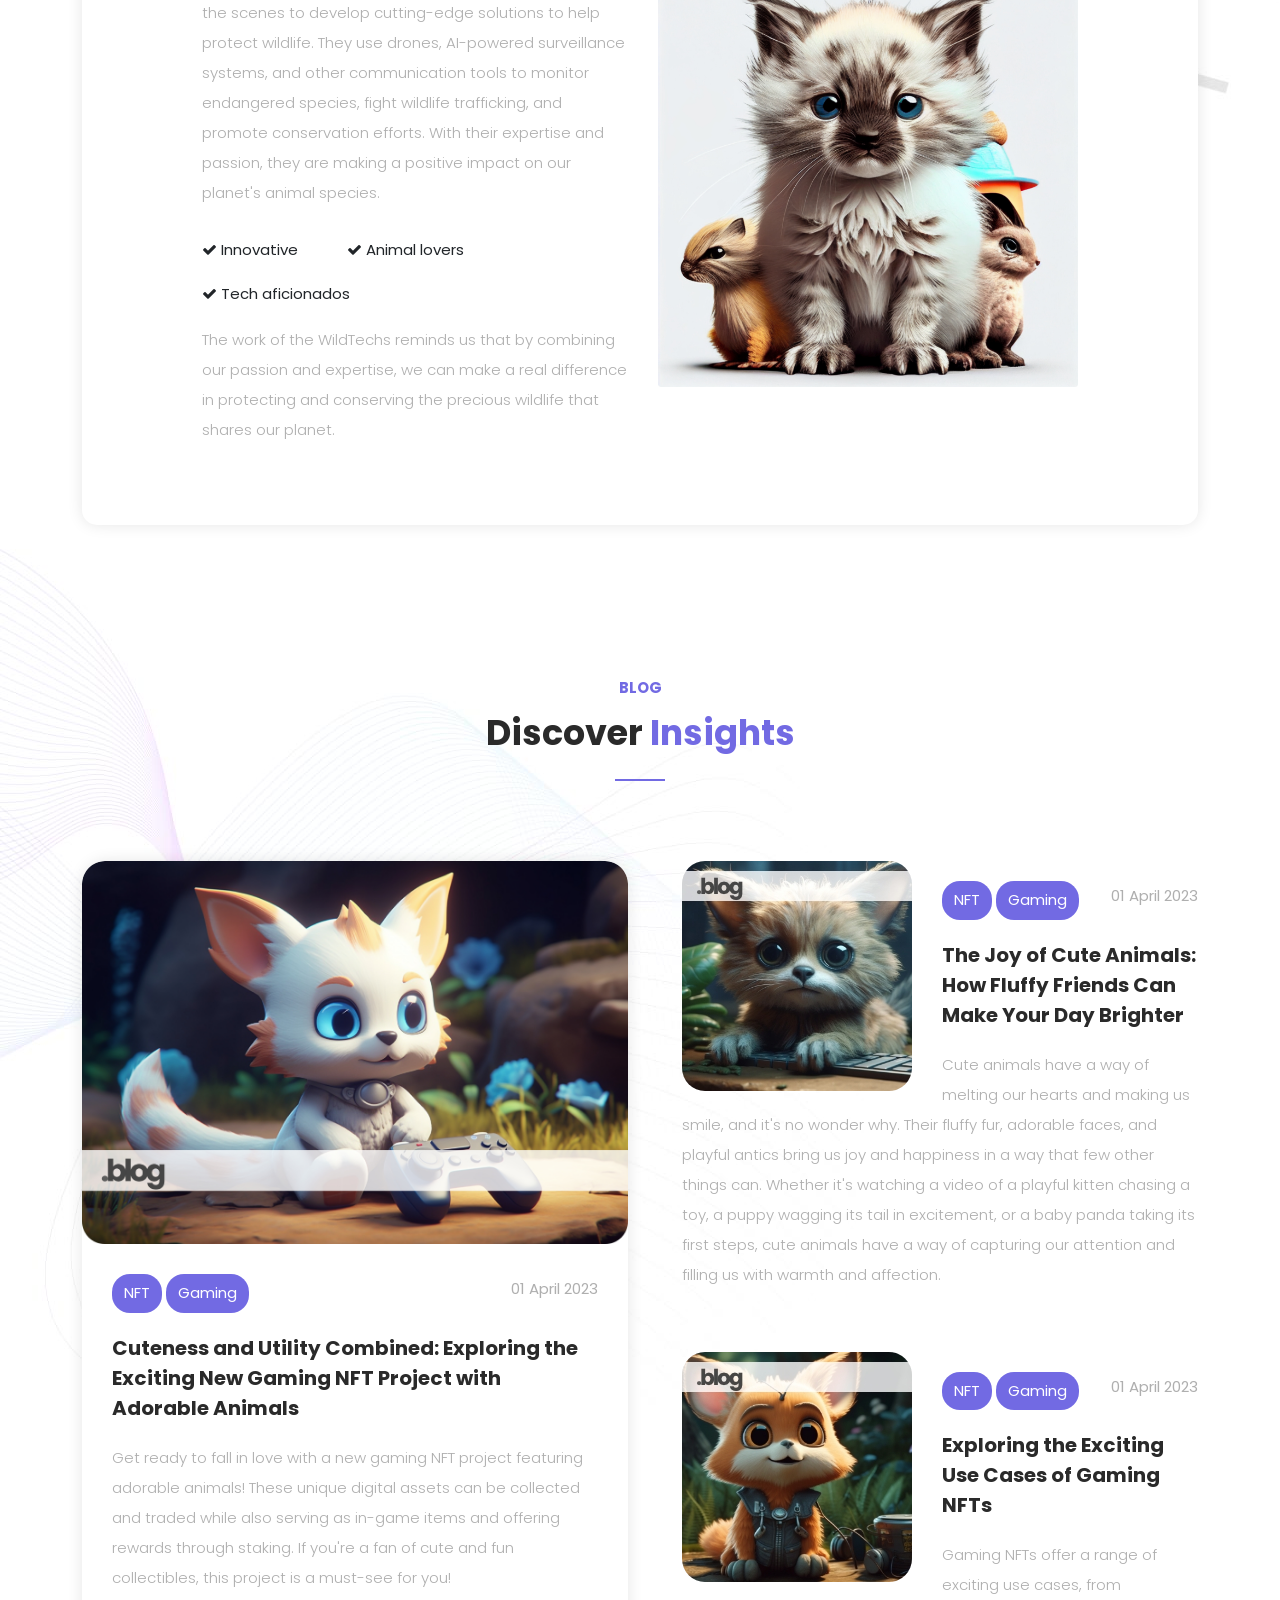
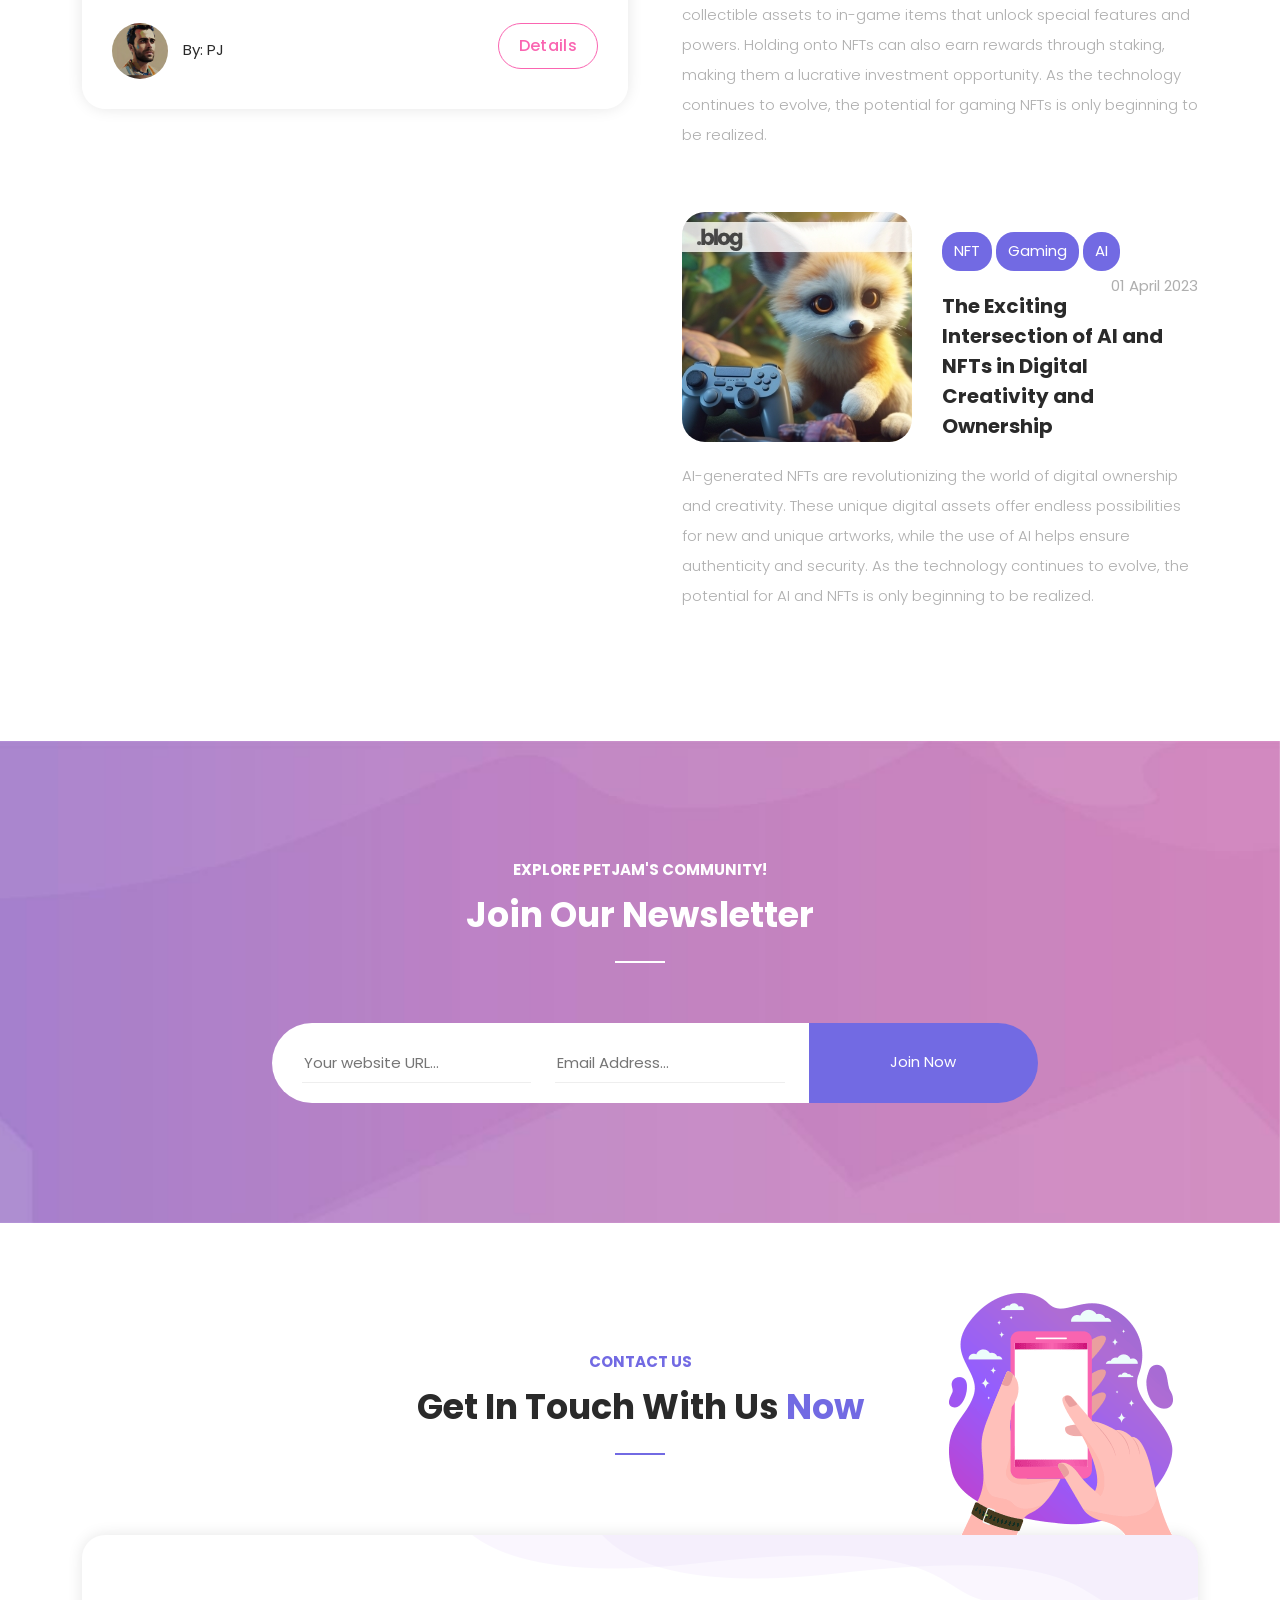
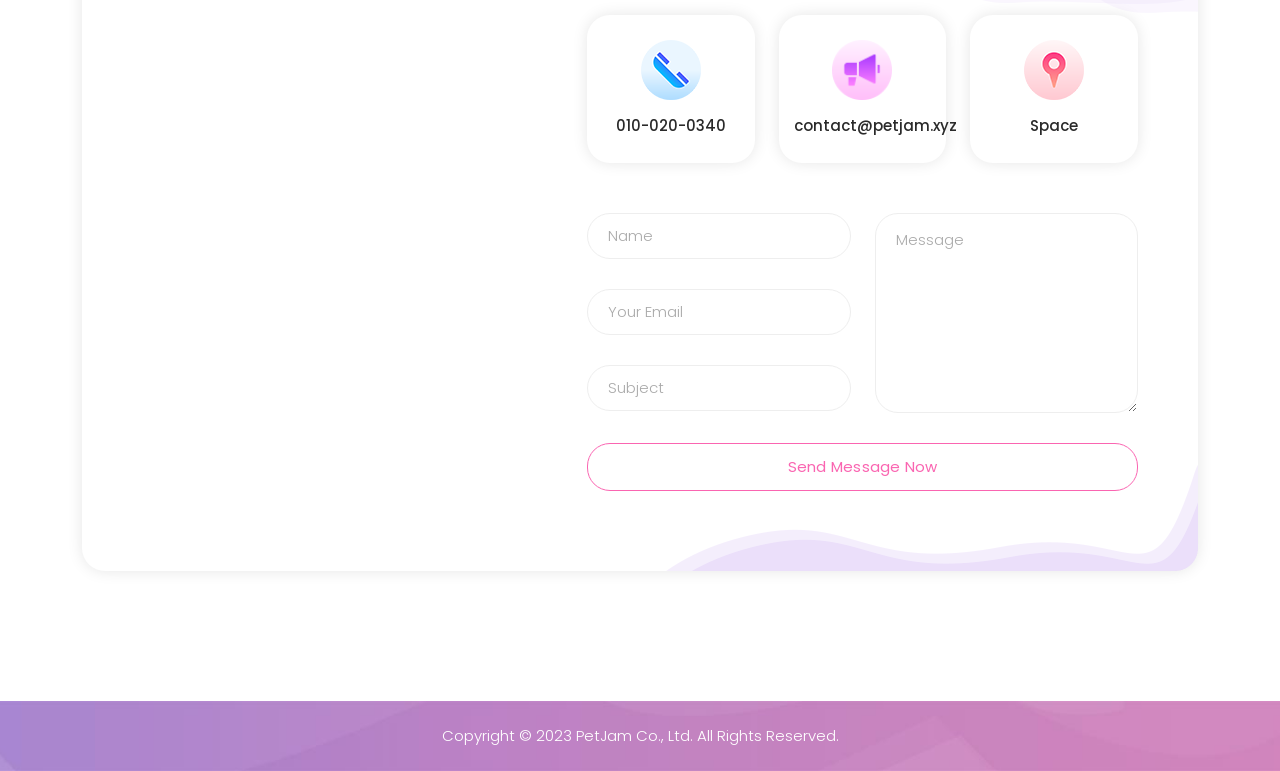
==== commit 513fec44: "Add files via upload" ====
--- a/index.html
+++ b/index.html
@@ -112,7 +112,7 @@
                   </div>
                   <div class="col-lg-12">
                     <div class="border-first-buttonblue scroll-to-section">
-                      <a href="#portfolio">Play</a>
+                      <a href="#portfolio">Discover Now</a>
                     </div>
                   </div>
                 </div>
